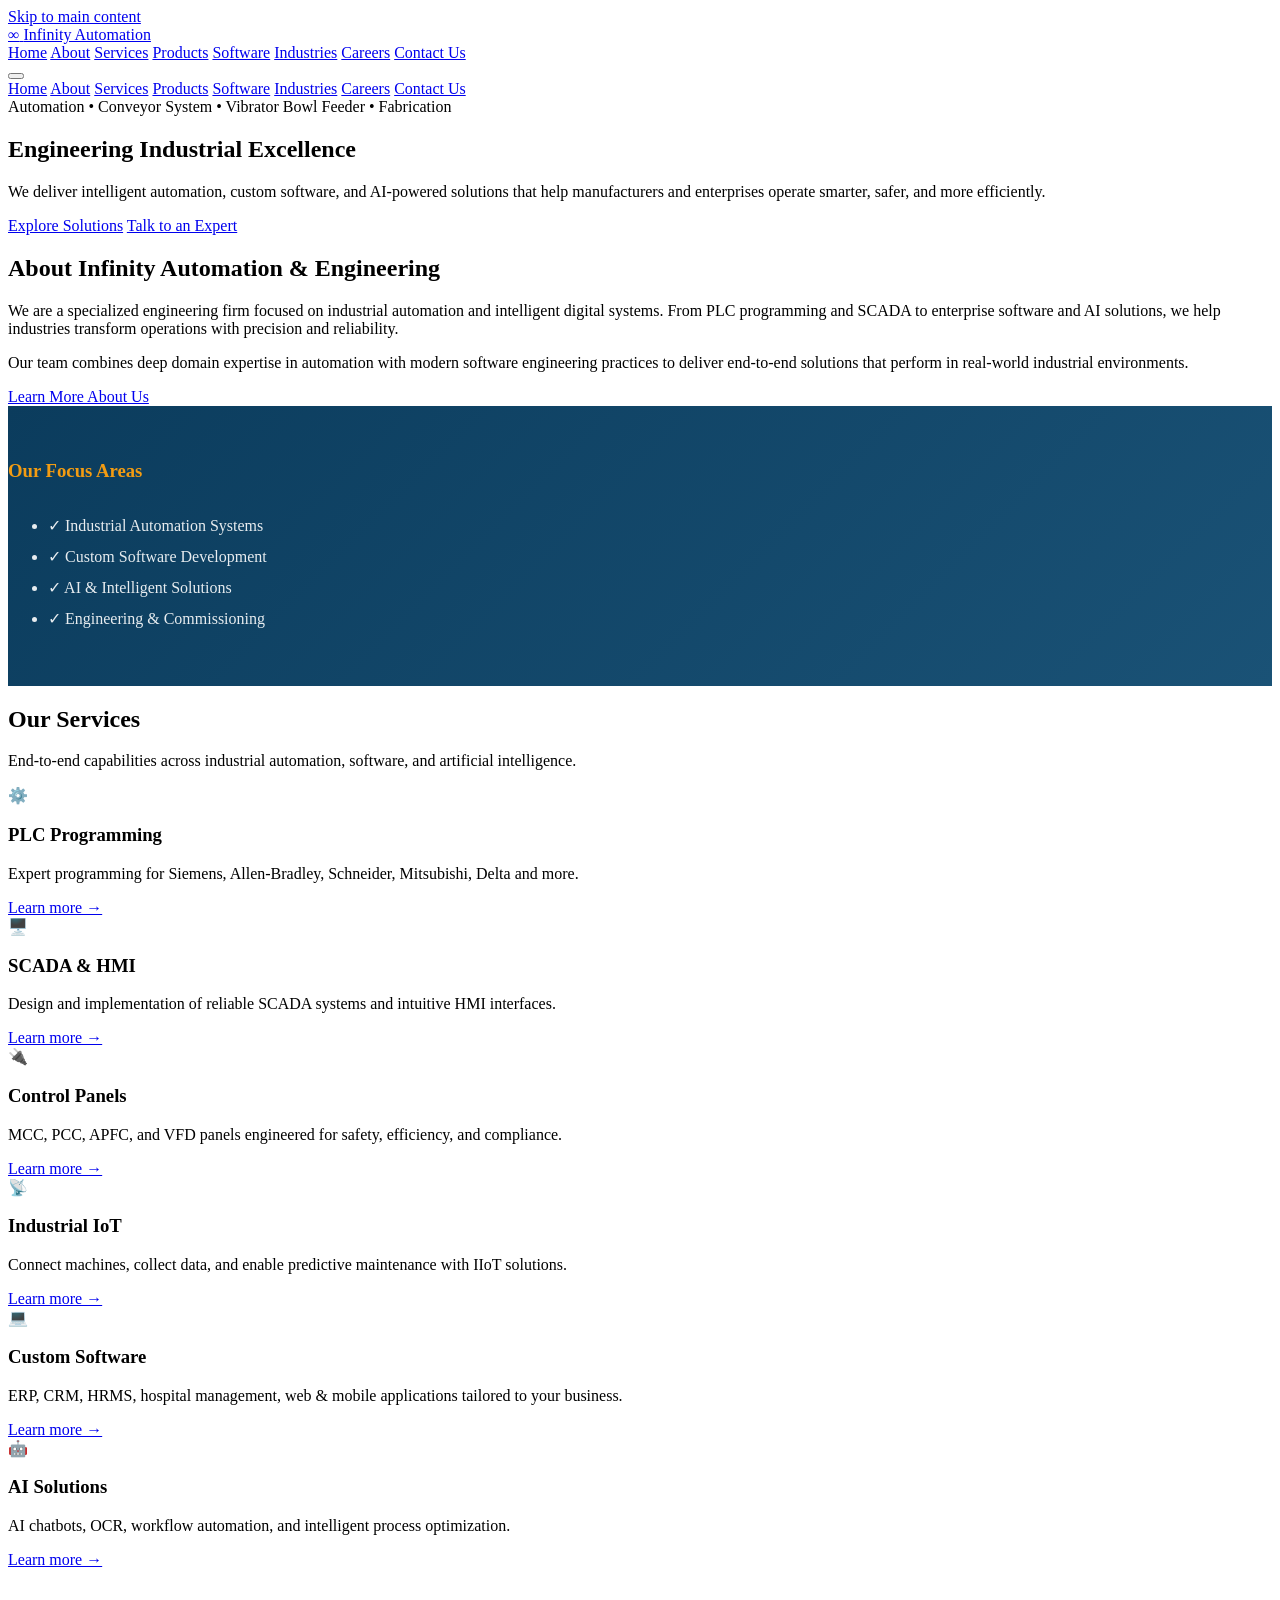
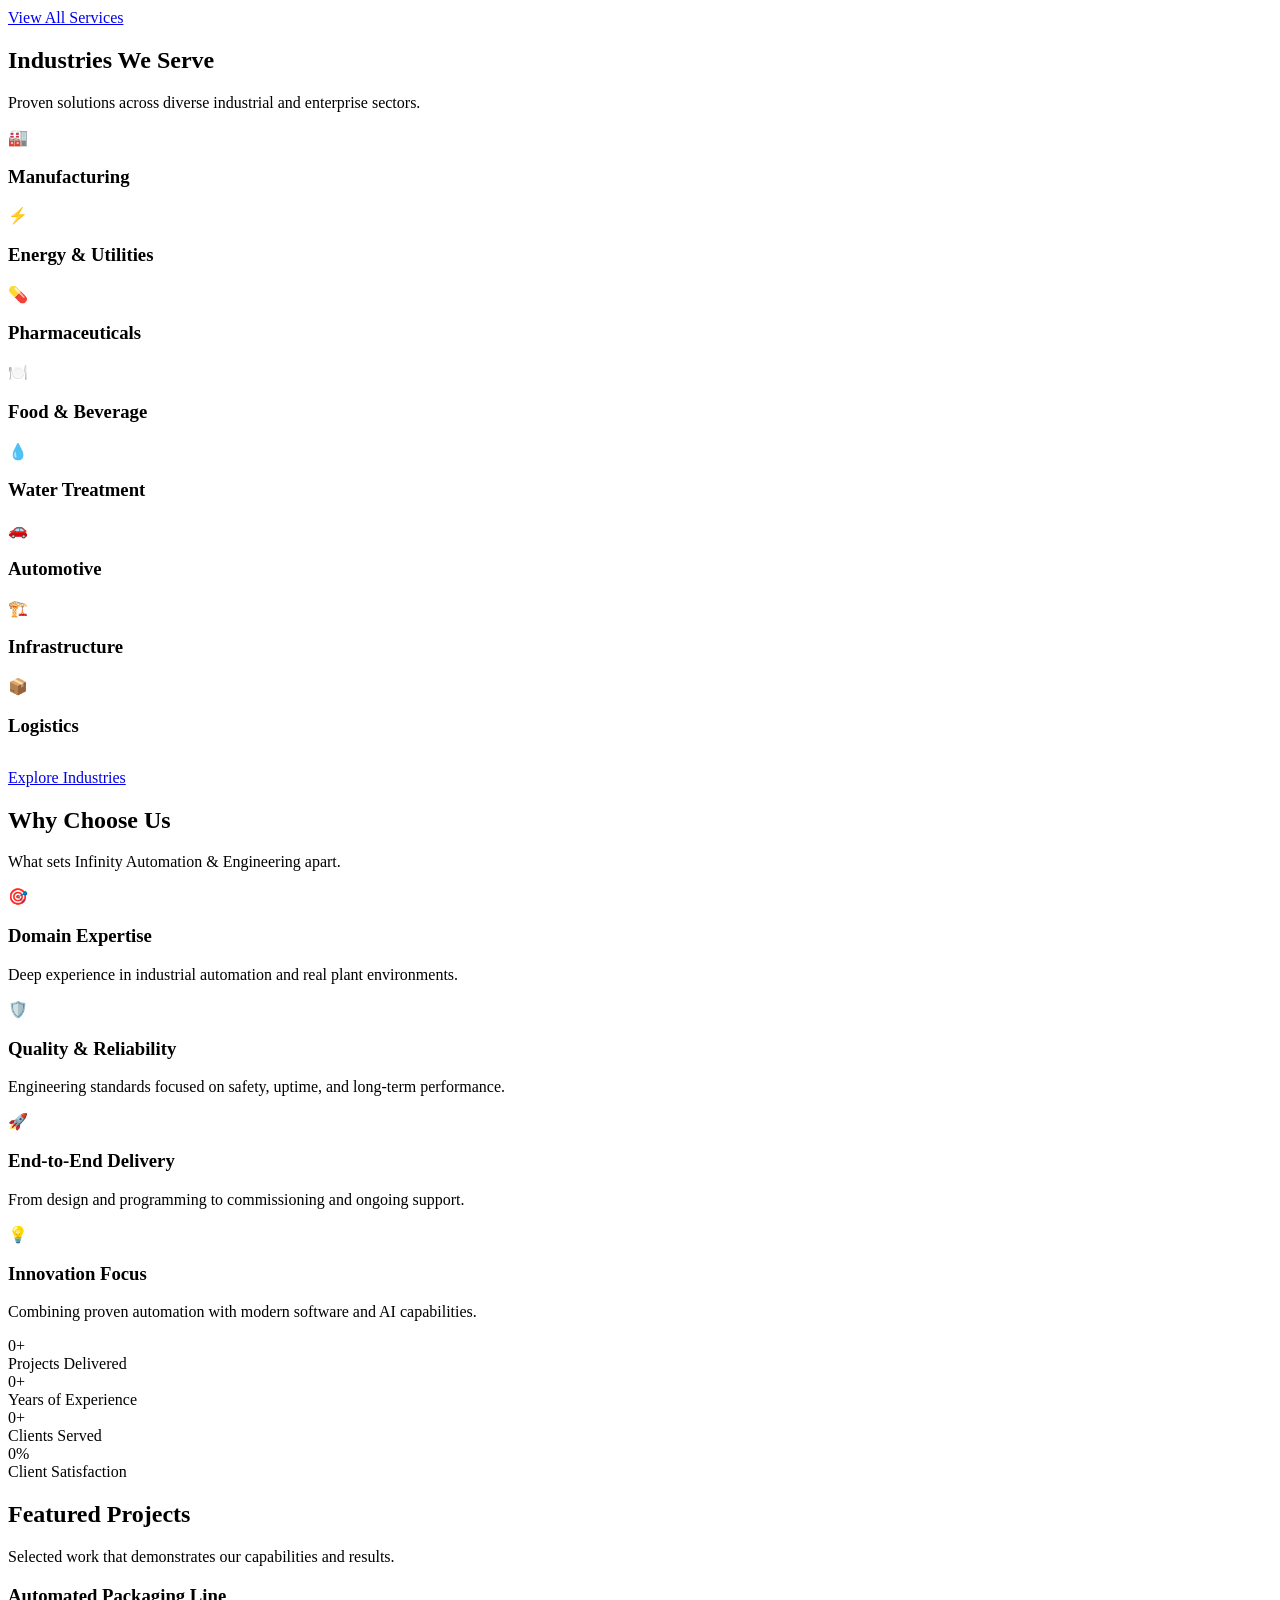
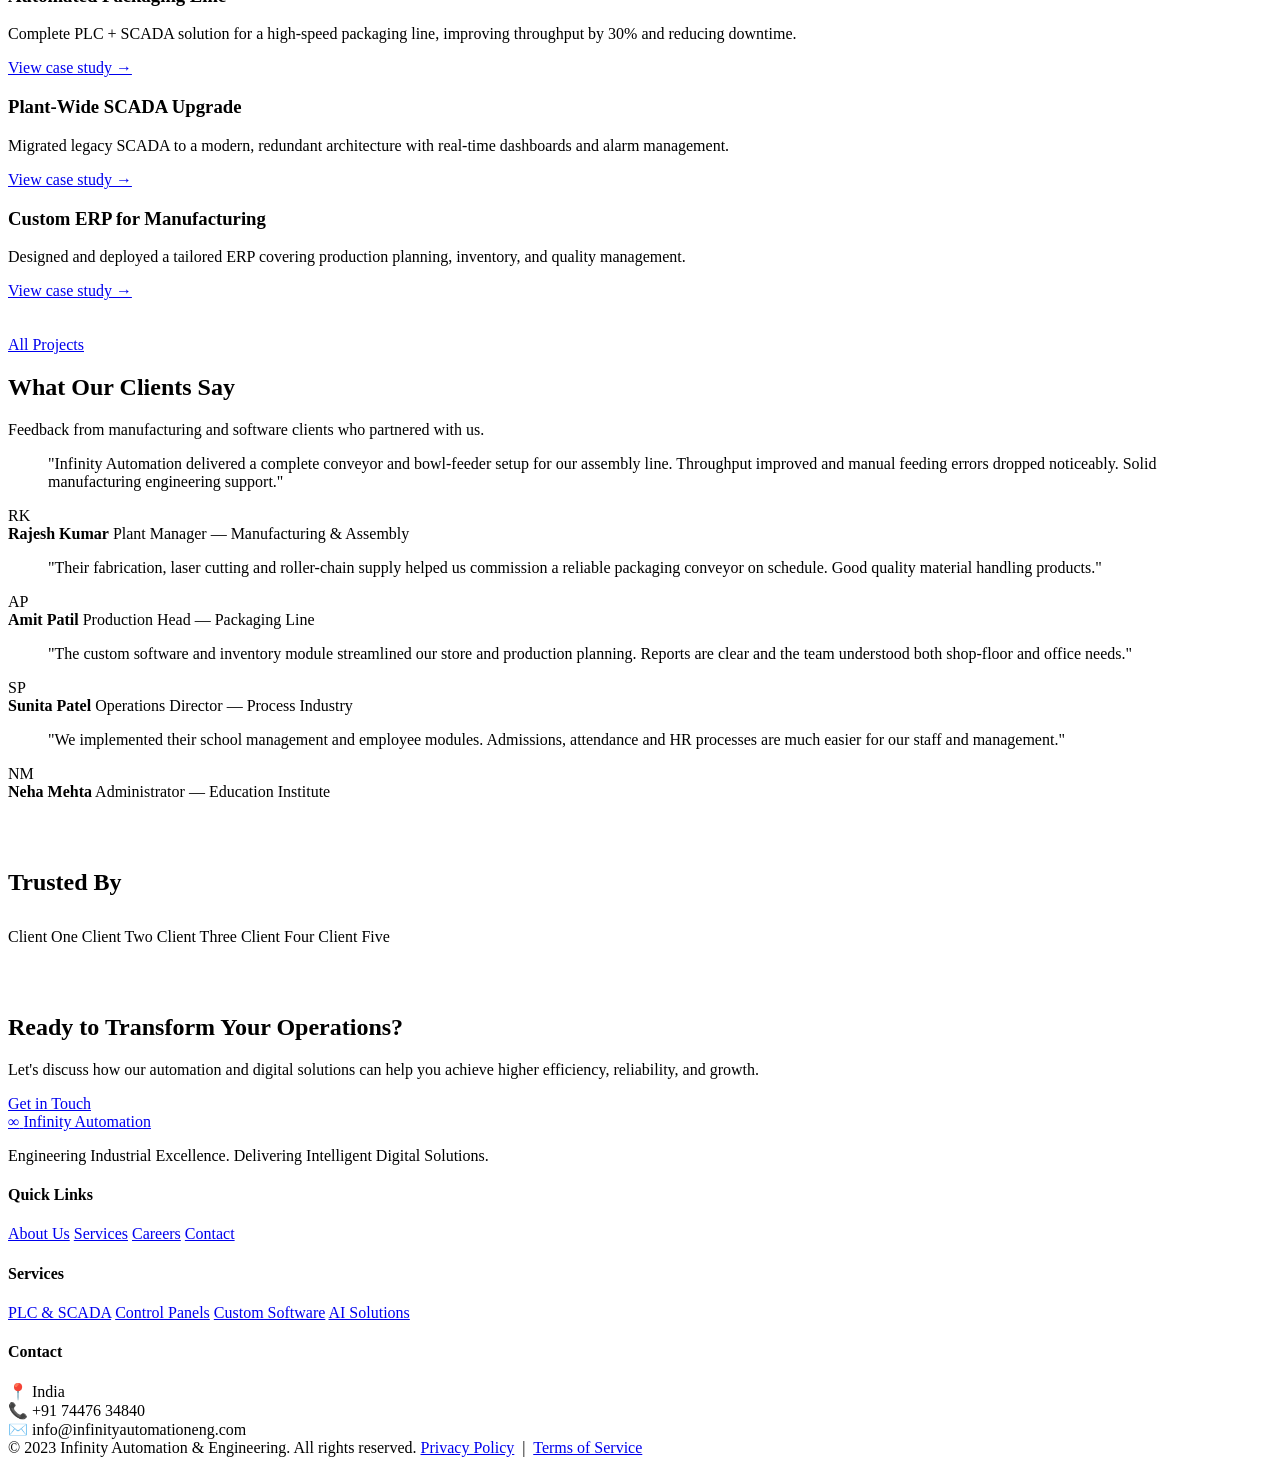
==== index.html @ 8c9f69d7 "initial commit" ====
<!doctype html>
<html lang="en">
  <head>
    <meta charset="UTF-8" />
    <meta name="viewport" content="width=device-width, initial-scale=1.0" />
    <title>
      Infinity Automation & Engineering | Industrial Automation & Intelligent
      Digital Solutions
    </title>
    <meta
      name="description"
      content="Infinity Automation & Engineering delivers industrial automation, PLC, SCADA, custom software, ERP, CRM, and AI solutions. Engineering industrial excellence."
    />
    <meta name="robots" content="index, follow" />
    <link rel="canonical" href="https://www.infinityautomation.example.com/" />

    <!-- Open Graph -->
    <meta property="og:type" content="website" />
    <meta property="og:title" content="Infinity Automation & Engineering" />
    <meta
      property="og:description"
      content="Engineering Industrial Excellence. Delivering Intelligent Digital Solutions."
    />
    <meta
      property="og:url"
      content="https://www.infinityautomation.example.com/"
    />

    <!-- Fonts -->
    <link rel="preconnect" href="https://fonts.googleapis.com" />
    <link rel="preconnect" href="https://fonts.gstatic.com" crossorigin />
    <link
      href="https://fonts.googleapis.com/css2?family=Inter:wght@400;500;600&family=Poppins:wght@600;700&display=swap"
      rel="stylesheet"
    />

    <link rel="stylesheet" href="assets/css/main.css" />
  </head>
  <body>
    <a class="skip-link" href="#main-content">Skip to main content</a>

    <!-- ========== HEADER ========== -->
    <header class="site-header">
      <div class="container header-inner">
        <a
          href="index.html"
          class="logo"
          aria-label="Infinity Automation & Engineering Home"
        >
          <span class="logo-mark" aria-hidden="true">∞</span>
          <span>Infinity Automation</span>
        </a>

        <nav class="nav-desktop" aria-label="Main navigation">
          <a href="index.html" class="active">Home</a>
          <a href="about.html">About</a>
          <a href="services.html">Services</a>
          <a href="products.html">Products</a>
          <a href="software.html">Software</a>

          <a href="industries.html">Industries</a>
          <a href="careers.html">Careers</a>
          <a href="contact.html" class="btn btn-primary">Contact Us</a>
        </nav>

        <button
          class="nav-toggle"
          aria-label="Open menu"
          aria-expanded="false"
          aria-controls="mobile-nav"
        >
          <span></span><span></span><span></span>
        </button>
      </div>

      <nav id="mobile-nav" class="nav-mobile" aria-label="Mobile navigation">
        <a href="index.html">Home</a>
        <a href="about.html">About</a>
        <a href="services.html">Services</a>
        <a href="products.html">Products</a>
        <a href="software.html">Software</a>

        <a href="industries.html">Industries</a>
        <a href="careers.html">Careers</a>
        <a href="contact.html" class="btn btn-primary">Contact Us</a>
      </nav>
    </header>

    <main id="main-content">
      <!-- ========== HERO ========== -->
      <section class="hero">
        <div class="container">
          <div class="hero-content">
            <span class="hero-badge"
              >Automation • Conveyor System • Vibrator Bowl Feeder •
              Fabrication</span
            >
            <h1>Engineering Industrial Excellence</h1>
            <p class="lead">
              We deliver intelligent automation, custom software, and AI-powered
              solutions that help manufacturers and enterprises operate smarter,
              safer, and more efficiently.
            </p>
            <div class="btn-group">
              <a href="services.html" class="btn btn-primary"
                >Explore Solutions</a
              >
              <a href="contact.html" class="btn btn-white">Talk to an Expert</a>
            </div>
          </div>
        </div>
      </section>

      <!-- ========== ABOUT PREVIEW ========== -->
      <section class="section bg-white">
        <div class="container">
          <div class="grid-2" style="align-items: center">
            <div>
              <h2>About Infinity Automation & Engineering</h2>
              <p>
                We are a specialized engineering firm focused on industrial
                automation and intelligent digital systems. From PLC programming
                and SCADA to enterprise software and AI solutions, we help
                industries transform operations with precision and reliability.
              </p>
              <p>
                Our team combines deep domain expertise in automation with
                modern software engineering practices to deliver end-to-end
                solutions that perform in real-world industrial environments.
              </p>
              <a
                href="about.html"
                class="btn btn-secondary"
                style="margin-top: 8px"
                >Learn More About Us</a
              >
            </div>
            <div
              class="card"
              style="
                background: linear-gradient(135deg, #0b3c5d, #1a5276);
                color: #fff;
                min-height: 280px;
                display: flex;
                flex-direction: column;
                justify-content: center;
              "
            >
              <h3 style="color: #f39c12; margin-bottom: 12px">
                Our Focus Areas
              </h3>
              <ul style="color: rgba(255, 255, 255, 0.9)">
                <li style="padding: 6px 0">✓ Industrial Automation Systems</li>
                <li style="padding: 6px 0">✓ Custom Software Development</li>
                <li style="padding: 6px 0">✓ AI & Intelligent Solutions</li>
                <li style="padding: 6px 0">✓ Engineering & Commissioning</li>
              </ul>
            </div>
          </div>
        </div>
      </section>

      <!-- ========== SERVICES ========== -->
      <section class="section">
        <div class="container">
          <div class="section-header">
            <h2>Our Services</h2>
            <p>
              End-to-end capabilities across industrial automation, software,
              and artificial intelligence.
            </p>
          </div>
          <div class="grid-3">
            <article class="card">
              <div class="card-icon">
                <span class="icon-emoji" aria-hidden="true">⚙️</span>
              </div>
              <h3>PLC Programming</h3>
              <p>
                Expert programming for Siemens, Allen-Bradley, Schneider,
                Mitsubishi, Delta and more.
              </p>
              <a href="services.html" class="card-link">Learn more →</a>
            </article>
            <article class="card">
              <div class="card-icon">
                <span class="icon-emoji" aria-hidden="true">🖥️</span>
              </div>
              <h3>SCADA & HMI</h3>
              <p>
                Design and implementation of reliable SCADA systems and
                intuitive HMI interfaces.
              </p>
              <a href="services.html" class="card-link">Learn more →</a>
            </article>
            <article class="card">
              <div class="card-icon">
                <span class="icon-emoji" aria-hidden="true">🔌</span>
              </div>
              <h3>Control Panels</h3>
              <p>
                MCC, PCC, APFC, and VFD panels engineered for safety,
                efficiency, and compliance.
              </p>
              <a href="services.html" class="card-link">Learn more →</a>
            </article>
            <article class="card">
              <div class="card-icon">
                <span class="icon-emoji" aria-hidden="true">📡</span>
              </div>
              <h3>Industrial IoT</h3>
              <p>
                Connect machines, collect data, and enable predictive
                maintenance with IIoT solutions.
              </p>
              <a href="services.html" class="card-link">Learn more →</a>
            </article>
            <article class="card">
              <div class="card-icon">
                <span class="icon-emoji" aria-hidden="true">💻</span>
              </div>
              <h3>Custom Software</h3>
              <p>
                ERP, CRM, HRMS, hospital management, web & mobile applications
                tailored to your business.
              </p>
              <a href="software.html" class="card-link">Learn more →</a>
            </article>
            <article class="card">
              <div class="card-icon">
                <span class="icon-emoji" aria-hidden="true">🤖</span>
              </div>
              <h3>AI Solutions</h3>
              <p>
                AI chatbots, OCR, workflow automation, and intelligent process
                optimization.
              </p>
              <a href="software.html" class="card-link">Learn more →</a>
            </article>
          </div>
          <div class="text-center" style="margin-top: 40px">
            <a href="services.html" class="btn btn-primary"
              >View All Services</a
            >
          </div>
        </div>
      </section>

      <!-- ========== INDUSTRIES ========== -->
      <section class="section bg-white">
        <div class="container">
          <div class="section-header">
            <h2>Industries We Serve</h2>
            <p>
              Proven solutions across diverse industrial and enterprise sectors.
            </p>
          </div>
          <div class="grid-4">
            <div class="card text-center">
              <div class="card-icon" style="margin: 0 auto 12px">
                <span class="icon-emoji">🏭</span>
              </div>
              <h3>Manufacturing</h3>
            </div>
            <div class="card text-center">
              <div class="card-icon" style="margin: 0 auto 12px">
                <span class="icon-emoji">⚡</span>
              </div>
              <h3>Energy & Utilities</h3>
            </div>
            <div class="card text-center">
              <div class="card-icon" style="margin: 0 auto 12px">
                <span class="icon-emoji">💊</span>
              </div>
              <h3>Pharmaceuticals</h3>
            </div>
            <div class="card text-center">
              <div class="card-icon" style="margin: 0 auto 12px">
                <span class="icon-emoji">🍽️</span>
              </div>
              <h3>Food & Beverage</h3>
            </div>
            <div class="card text-center">
              <div class="card-icon" style="margin: 0 auto 12px">
                <span class="icon-emoji">💧</span>
              </div>
              <h3>Water Treatment</h3>
            </div>
            <div class="card text-center">
              <div class="card-icon" style="margin: 0 auto 12px">
                <span class="icon-emoji">🚗</span>
              </div>
              <h3>Automotive</h3>
            </div>
            <div class="card text-center">
              <div class="card-icon" style="margin: 0 auto 12px">
                <span class="icon-emoji">🏗️</span>
              </div>
              <h3>Infrastructure</h3>
            </div>
            <div class="card text-center">
              <div class="card-icon" style="margin: 0 auto 12px">
                <span class="icon-emoji">📦</span>
              </div>
              <h3>Logistics</h3>
            </div>
          </div>
          <div class="text-center" style="margin-top: 32px">
            <a href="industries.html" class="btn btn-secondary"
              >Explore Industries</a
            >
          </div>
        </div>
      </section>

      <!-- ========== WHY CHOOSE US ========== -->
      <section class="section">
        <div class="container">
          <div class="section-header">
            <h2>Why Choose Us</h2>
            <p>What sets Infinity Automation & Engineering apart.</p>
          </div>
          <div class="grid-4">
            <div class="why-item">
              <div class="card-icon"><span class="icon-emoji">🎯</span></div>
              <h3>Domain Expertise</h3>
              <p>
                Deep experience in industrial automation and real plant
                environments.
              </p>
            </div>
            <div class="why-item">
              <div class="card-icon"><span class="icon-emoji">🛡️</span></div>
              <h3>Quality & Reliability</h3>
              <p>
                Engineering standards focused on safety, uptime, and long-term
                performance.
              </p>
            </div>
            <div class="why-item">
              <div class="card-icon"><span class="icon-emoji">🚀</span></div>
              <h3>End-to-End Delivery</h3>
              <p>
                From design and programming to commissioning and ongoing
                support.
              </p>
            </div>
            <div class="why-item">
              <div class="card-icon"><span class="icon-emoji">💡</span></div>
              <h3>Innovation Focus</h3>
              <p>
                Combining proven automation with modern software and AI
                capabilities.
              </p>
            </div>
          </div>
        </div>
      </section>

      <!-- ========== STATS ========== -->
      <section class="stats">
        <div class="container">
          <div class="stats-grid">
            <div>
              <div class="stat-number" data-counter="150" data-suffix="+">
                0+
              </div>
              <div class="stat-label">Projects Delivered</div>
            </div>
            <div>
              <div class="stat-number" data-counter="12" data-suffix="+">
                0+
              </div>
              <div class="stat-label">Years of Experience</div>
            </div>
            <div>
              <div class="stat-number" data-counter="80" data-suffix="+">
                0+
              </div>
              <div class="stat-label">Clients Served</div>
            </div>
            <div>
              <div class="stat-number" data-counter="99" data-suffix="%">
                0%
              </div>
              <div class="stat-label">Client Satisfaction</div>
            </div>
          </div>
        </div>
      </section>

      <!-- ========== FEATURED PROJECTS ========== -->
      <section class="section bg-white">
        <div class="container">
          <div class="section-header">
            <h2>Featured Projects</h2>
            <p>Selected work that demonstrates our capabilities and results.</p>
          </div>
          <div class="grid-3">
            <article class="card">
              <h3>Automated Packaging Line</h3>
              <p>
                Complete PLC + SCADA solution for a high-speed packaging line,
                improving throughput by 30% and reducing downtime.
              </p>
              <a href="projects.html" class="card-link">View case study →</a>
            </article>
            <article class="card">
              <h3>Plant-Wide SCADA Upgrade</h3>
              <p>
                Migrated legacy SCADA to a modern, redundant architecture with
                real-time dashboards and alarm management.
              </p>
              <a href="projects.html" class="card-link">View case study →</a>
            </article>
            <article class="card">
              <h3>Custom ERP for Manufacturing</h3>
              <p>
                Designed and deployed a tailored ERP covering production
                planning, inventory, and quality management.
              </p>
              <a href="projects.html" class="card-link">View case study →</a>
            </article>
          </div>
          <div class="text-center" style="margin-top: 36px">
            <a href="projects.html" class="btn btn-primary">All Projects</a>
          </div>
        </div>
      </section>

      <!-- ========== TESTIMONIALS ========== -->
      <section class="section">
        <div class="container">
          <div class="section-header">
            <h2>What Our Clients Say</h2>
            <p>
              Feedback from manufacturing and software clients who partnered
              with us.
            </p>
          </div>
          <div class="grid-2">
            <div class="testimonial">
              <blockquote>
                "Infinity Automation delivered a complete conveyor and
                bowl-feeder setup for our assembly line. Throughput improved and
                manual feeding errors dropped noticeably. Solid manufacturing
                engineering support."
              </blockquote>
              <div class="testimonial-author">
                <div class="author-avatar" aria-hidden="true">RK</div>
                <div class="author-info">
                  <strong>Rajesh Kumar</strong>
                  <span>Plant Manager — Manufacturing &amp; Assembly</span>
                </div>
              </div>
            </div>
            <div class="testimonial">
              <blockquote>
                "Their fabrication, laser cutting and roller-chain supply helped
                us commission a reliable packaging conveyor on schedule. Good
                quality material handling products."
              </blockquote>
              <div class="testimonial-author">
                <div class="author-avatar" aria-hidden="true">AP</div>
                <div class="author-info">
                  <strong>Amit Patil</strong>
                  <span>Production Head — Packaging Line</span>
                </div>
              </div>
            </div>
            <div class="testimonial">
              <blockquote>
                "The custom software and inventory module streamlined our store
                and production planning. Reports are clear and the team
                understood both shop-floor and office needs."
              </blockquote>
              <div class="testimonial-author">
                <div class="author-avatar" aria-hidden="true">SP</div>
                <div class="author-info">
                  <strong>Sunita Patel</strong>
                  <span>Operations Director — Process Industry</span>
                </div>
              </div>
            </div>
            <div class="testimonial">
              <blockquote>
                "We implemented their school management and employee modules.
                Admissions, attendance and HR processes are much easier for our
                staff and management."
              </blockquote>
              <div class="testimonial-author">
                <div class="author-avatar" aria-hidden="true">NM</div>
                <div class="author-info">
                  <strong>Neha Mehta</strong>
                  <span>Administrator — Education Institute</span>
                </div>
              </div>
            </div>
          </div>
        </div>
      </section>

      <!-- ========== CLIENTS ========== -->
      <section class="section bg-white" style="padding: 48px 0">
        <div class="container">
          <div class="section-header" style="margin-bottom: 32px">
            <h2>Trusted By</h2>
          </div>
          <div class="clients-strip">
            <span>Client One</span>
            <span>Client Two</span>
            <span>Client Three</span>
            <span>Client Four</span>
            <span>Client Five</span>
          </div>
        </div>
      </section>

      <!-- ========== CTA ========== -->
      <section class="cta-band">
        <div class="container">
          <h2>Ready to Transform Your Operations?</h2>
          <p>
            Let's discuss how our automation and digital solutions can help you
            achieve higher efficiency, reliability, and growth.
          </p>
          <a href="contact.html" class="btn btn-primary">Get in Touch</a>
        </div>
      </section>
    </main>

    <!-- ========== FOOTER ========== -->
    <footer class="site-footer">
      <div class="container">
        <div class="footer-grid">
          <div class="footer-brand">
            <a href="index.html" class="logo">
              <span class="logo-mark" aria-hidden="true">∞</span>
              <span>Infinity Automation</span>
            </a>
            <p>
              Engineering Industrial Excellence. Delivering Intelligent Digital
              Solutions.
            </p>
          </div>
          <div class="footer-col">
            <h4>Quick Links</h4>
            <a href="about.html">About Us</a>
            <a href="services.html">Services</a>
            <a href="careers.html">Careers</a>
            <a href="contact.html">Contact</a>
          </div>
          <div class="footer-col">
            <h4>Services</h4>
            <a href="services.html">PLC & SCADA</a>
            <a href="services.html">Control Panels</a>
            <a href="software.html">Custom Software</a>
            <a href="software.html">AI Solutions</a>
          </div>
          <div class="footer-col">
            <h4>Contact</h4>
            <div class="footer-contact-item">
              <span aria-hidden="true">📍</span>
              <span>India</span>
            </div>
            <div class="footer-contact-item">
              <span aria-hidden="true">📞</span>
              <span>+91 74476 34840</span>
            </div>
            <div class="footer-contact-item">
              <span aria-hidden="true">✉️</span>
              <span>info@infinityautomationeng.com</span>
            </div>
          </div>
        </div>
        <div class="footer-bottom">
          <span
            >&copy; 2023 Infinity Automation & Engineering. All rights
            reserved.</span
          >
          <span>
            <a href="privacy-policy.html">Privacy Policy</a> &nbsp;|&nbsp;
            <a href="terms.html">Terms of Service</a>
          </span>
        </div>
      </div>
    </footer>

    <script src="assets/js/main.js" defer></script>
  </body>
</html>
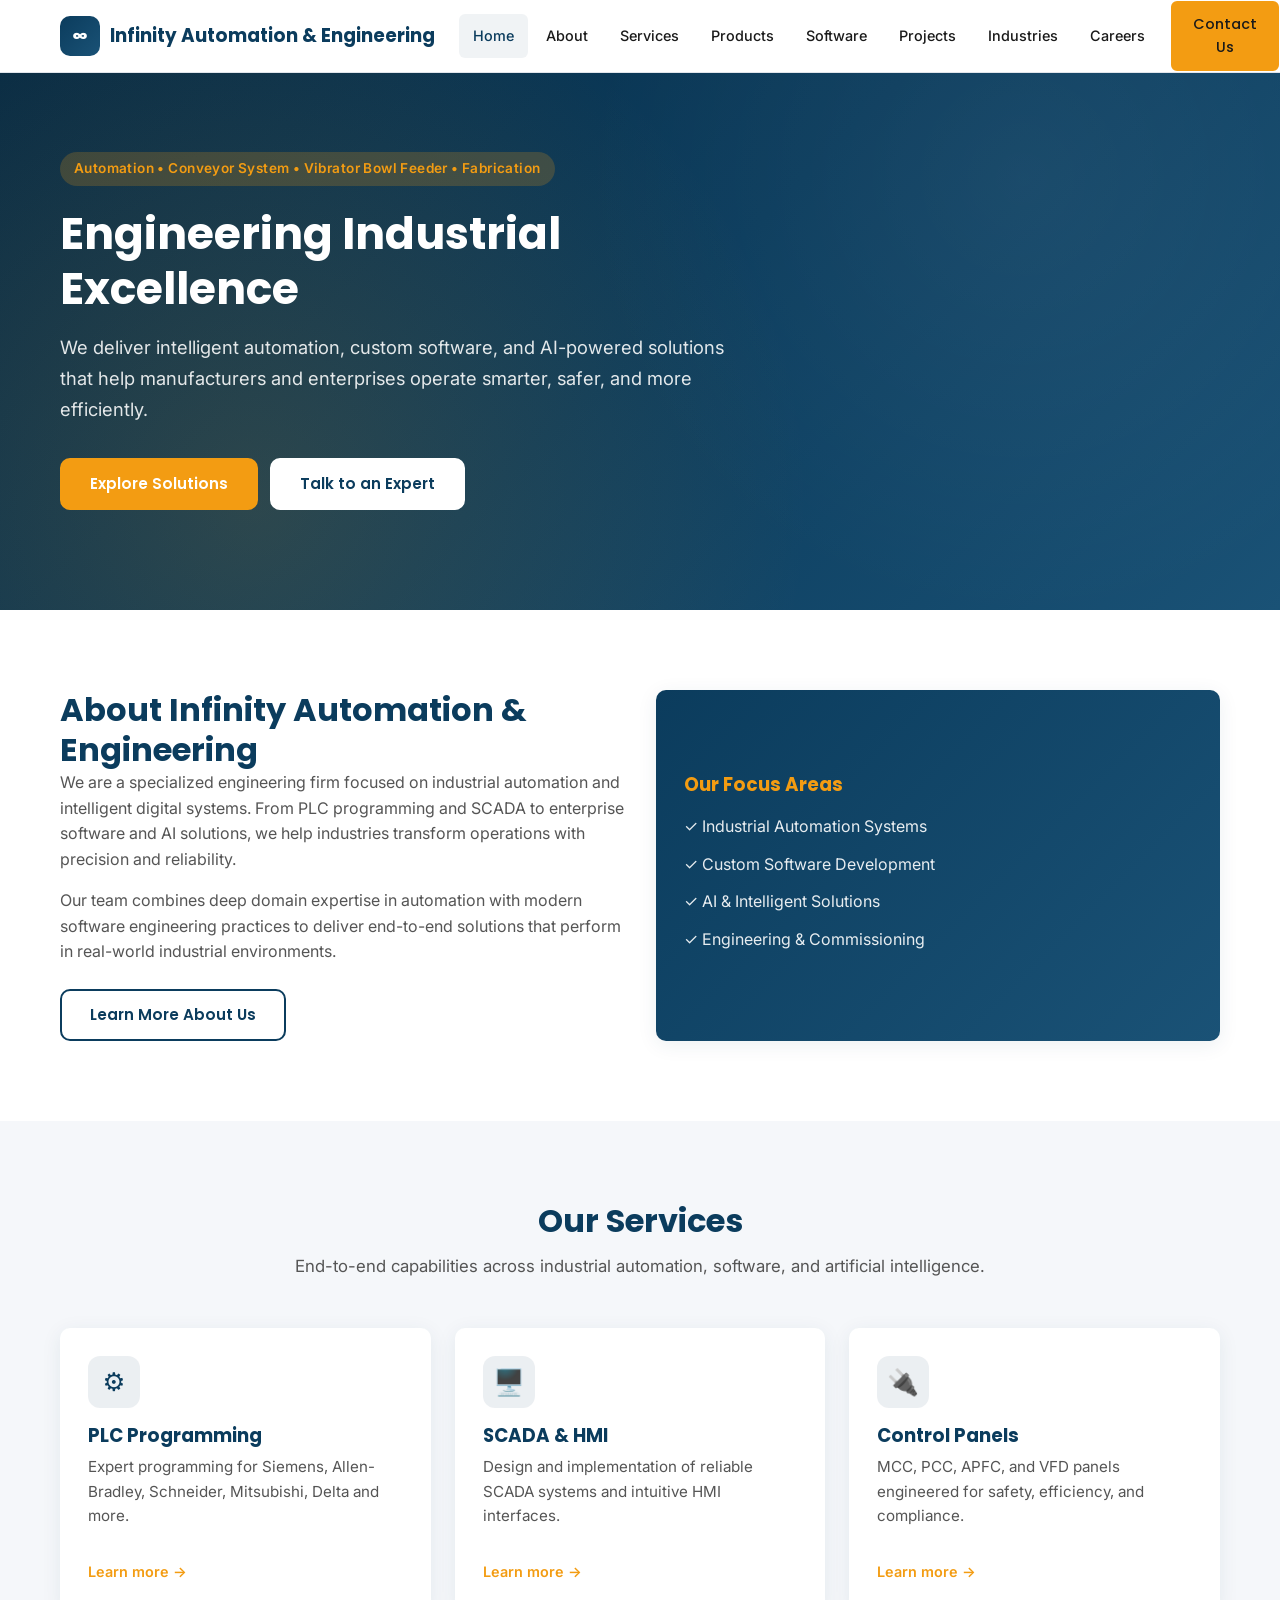
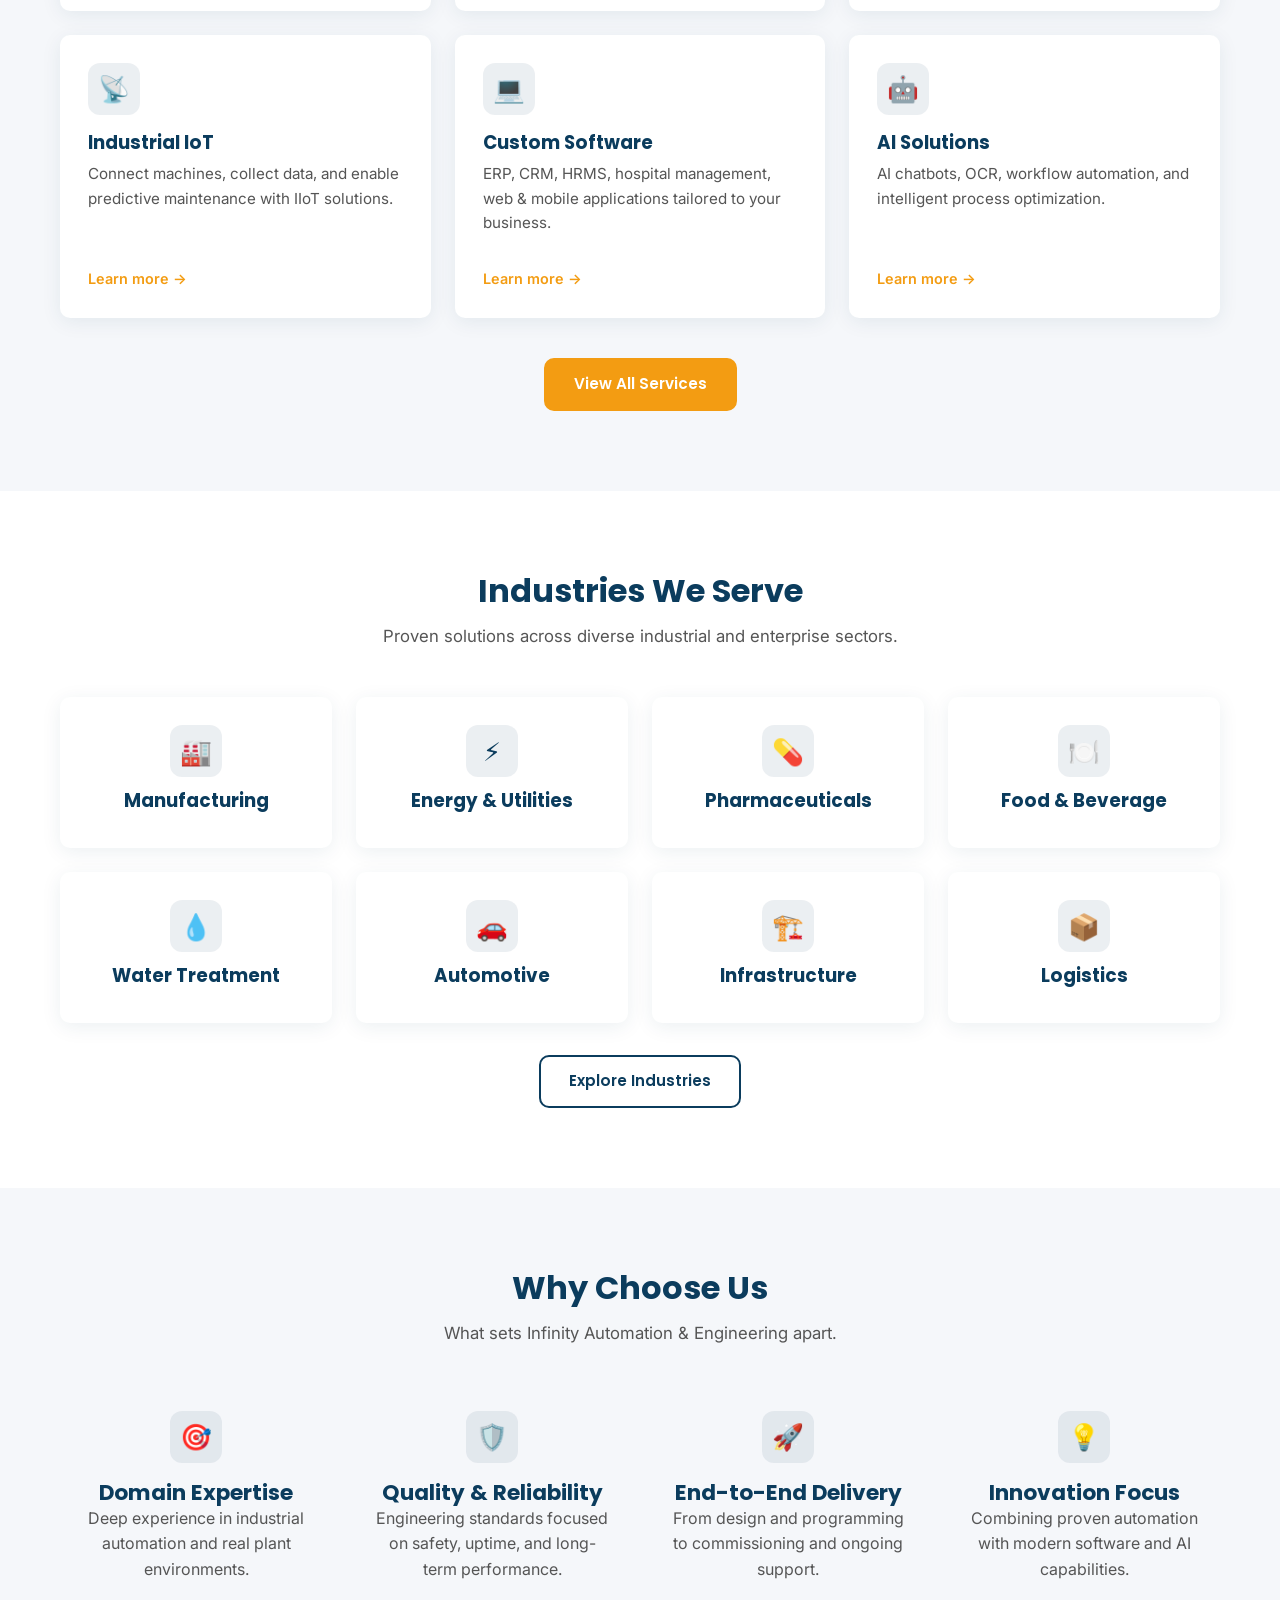
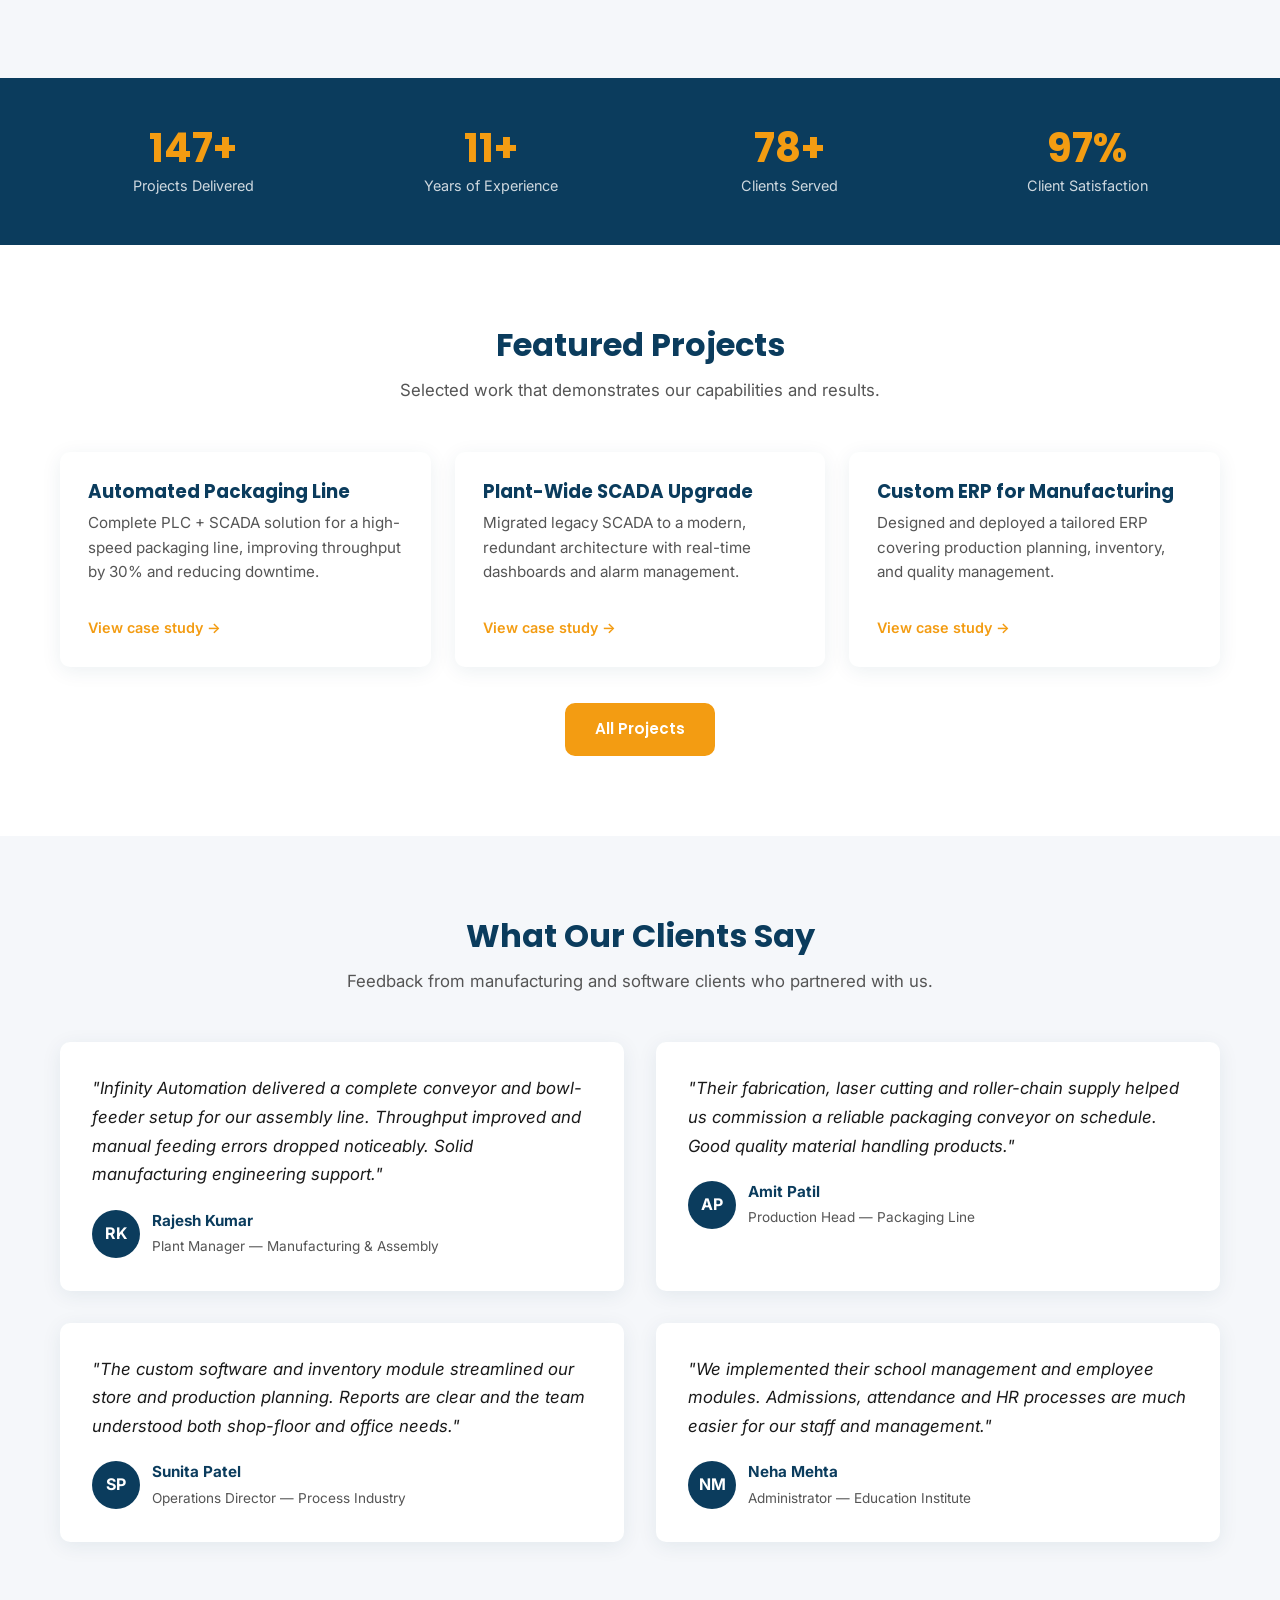
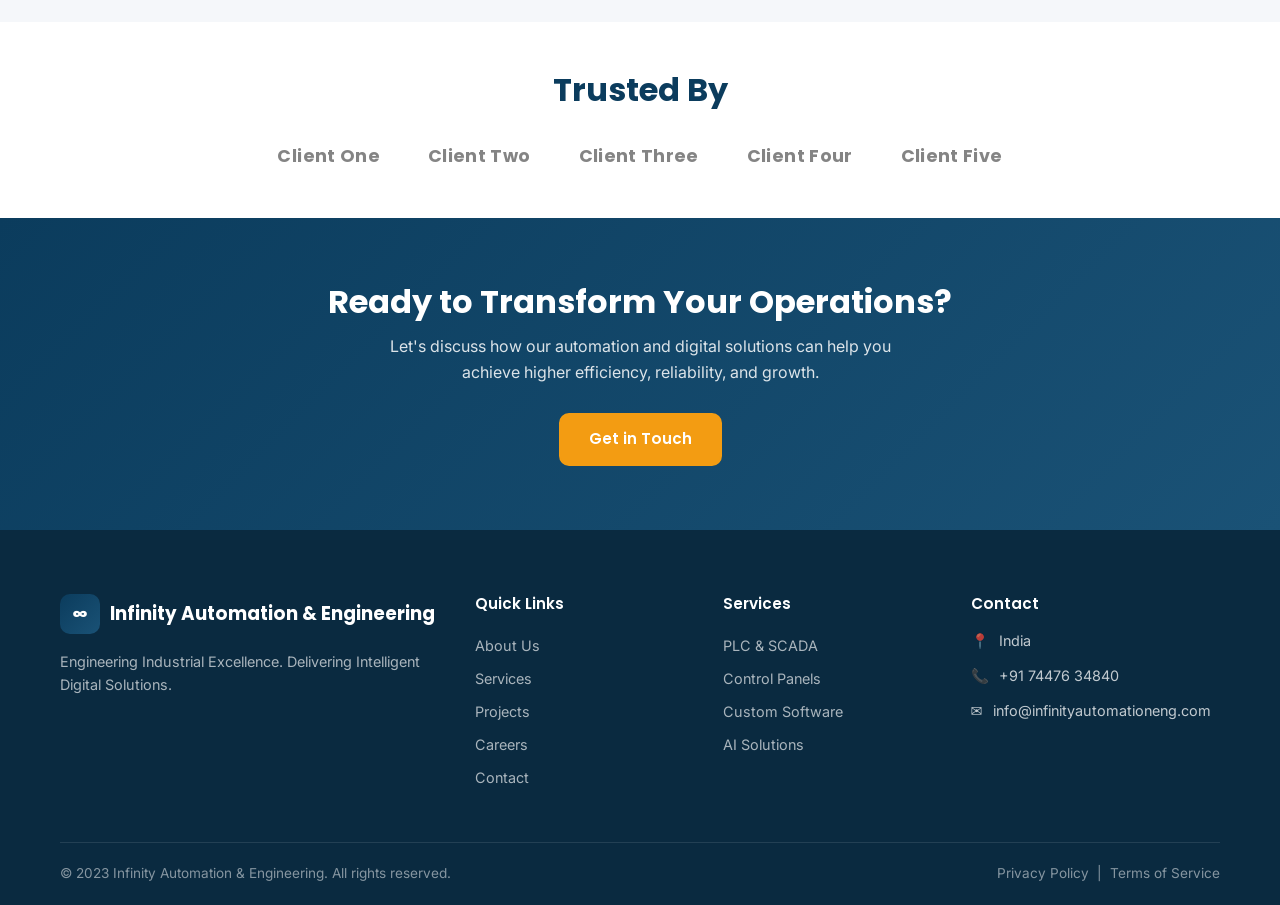
==== commit 3c1a119e: "initial commit" ====
--- a/index.html
+++ b/index.html
@@ -1,591 +1,420 @@
-<!doctype html>
+<!DOCTYPE html>
 <html lang="en">
-  <head>
-    <meta charset="UTF-8" />
-    <meta name="viewport" content="width=device-width, initial-scale=1.0" />
-    <title>
-      Infinity Automation & Engineering | Industrial Automation & Intelligent
-      Digital Solutions
-    </title>
-    <meta
-      name="description"
-      content="Infinity Automation & Engineering delivers industrial automation, PLC, SCADA, custom software, ERP, CRM, and AI solutions. Engineering industrial excellence."
-    />
-    <meta name="robots" content="index, follow" />
-    <link rel="canonical" href="https://www.infinityautomation.example.com/" />
-
-    <!-- Open Graph -->
-    <meta property="og:type" content="website" />
-    <meta property="og:title" content="Infinity Automation & Engineering" />
-    <meta
-      property="og:description"
-      content="Engineering Industrial Excellence. Delivering Intelligent Digital Solutions."
-    />
-    <meta
-      property="og:url"
-      content="https://www.infinityautomation.example.com/"
-    />
-
-    <!-- Fonts -->
-    <link rel="preconnect" href="https://fonts.googleapis.com" />
-    <link rel="preconnect" href="https://fonts.gstatic.com" crossorigin />
-    <link
-      href="https://fonts.googleapis.com/css2?family=Inter:wght@400;500;600&family=Poppins:wght@600;700&display=swap"
-      rel="stylesheet"
-    />
-
-    <link rel="stylesheet" href="assets/css/main.css" />
-  </head>
-  <body>
-    <a class="skip-link" href="#main-content">Skip to main content</a>
-
-    <!-- ========== HEADER ========== -->
-    <header class="site-header">
-      <div class="container header-inner">
-        <a
-          href="index.html"
-          class="logo"
-          aria-label="Infinity Automation & Engineering Home"
-        >
-          <span class="logo-mark" aria-hidden="true">∞</span>
-          <span>Infinity Automation</span>
-        </a>
-
-        <nav class="nav-desktop" aria-label="Main navigation">
-          <a href="index.html" class="active">Home</a>
-          <a href="about.html">About</a>
-          <a href="services.html">Services</a>
-          <a href="products.html">Products</a>
-          <a href="software.html">Software</a>
-
-          <a href="industries.html">Industries</a>
-          <a href="careers.html">Careers</a>
-          <a href="contact.html" class="btn btn-primary">Contact Us</a>
-        </nav>
-
-        <button
-          class="nav-toggle"
-          aria-label="Open menu"
-          aria-expanded="false"
-          aria-controls="mobile-nav"
-        >
-          <span></span><span></span><span></span>
-        </button>
-      </div>
-
-      <nav id="mobile-nav" class="nav-mobile" aria-label="Mobile navigation">
-        <a href="index.html">Home</a>
+<head>
+  <meta charset="UTF-8">
+  <meta name="viewport" content="width=device-width, initial-scale=1.0">
+  <title>Infinity Automation & Engineering | Industrial Automation & Intelligent Digital Solutions</title>
+  <meta name="description" content="Infinity Automation & Engineering delivers industrial automation, PLC, SCADA, custom software, ERP, CRM, and AI solutions. Engineering industrial excellence.">
+  <meta name="robots" content="index, follow">
+  <link rel="canonical" href="https://www.infinityautomation.example.com/">
+
+  <!-- Open Graph -->
+  <meta property="og:type" content="website">
+  <meta property="og:title" content="Infinity Automation & Engineering">
+  <meta property="og:description" content="Engineering Industrial Excellence. Delivering Intelligent Digital Solutions.">
+  <meta property="og:url" content="https://www.infinityautomation.example.com/">
+
+  <!-- Fonts -->
+  <link rel="preconnect" href="https://fonts.googleapis.com">
+  <link rel="preconnect" href="https://fonts.gstatic.com" crossorigin>
+  <link href="https://fonts.googleapis.com/css2?family=Inter:wght@400;500;600&family=Poppins:wght@600;700&display=swap" rel="stylesheet">
+
+  <link rel="stylesheet" href="assets/css/main.css">
+</head>
+<body>
+  <a class="skip-link" href="#main-content">Skip to main content</a>
+
+  <!-- ========== HEADER ========== -->
+  <header class="site-header">
+    <div class="container header-inner">
+      <a href="index.html" class="logo" aria-label="Infinity Automation & Engineering Home">
+        <span class="logo-mark" aria-hidden="true">∞</span>
+        <span>Infinity Automation & Engineering</span>
+      </a>
+
+      <nav class="nav-desktop" aria-label="Main navigation">
+        <a href="index.html" class="active">Home</a>
         <a href="about.html">About</a>
         <a href="services.html">Services</a>
         <a href="products.html">Products</a>
         <a href="software.html">Software</a>
-
+        <a href="projects.html">Projects</a>
         <a href="industries.html">Industries</a>
         <a href="careers.html">Careers</a>
         <a href="contact.html" class="btn btn-primary">Contact Us</a>
       </nav>
-    </header>
-
-    <main id="main-content">
-      <!-- ========== HERO ========== -->
-      <section class="hero">
-        <div class="container">
-          <div class="hero-content">
-            <span class="hero-badge"
-              >Automation • Conveyor System • Vibrator Bowl Feeder •
-              Fabrication</span
-            >
-            <h1>Engineering Industrial Excellence</h1>
-            <p class="lead">
-              We deliver intelligent automation, custom software, and AI-powered
-              solutions that help manufacturers and enterprises operate smarter,
-              safer, and more efficiently.
-            </p>
-            <div class="btn-group">
-              <a href="services.html" class="btn btn-primary"
-                >Explore Solutions</a
-              >
-              <a href="contact.html" class="btn btn-white">Talk to an Expert</a>
-            </div>
-          </div>
-        </div>
-      </section>
-
-      <!-- ========== ABOUT PREVIEW ========== -->
-      <section class="section bg-white">
-        <div class="container">
-          <div class="grid-2" style="align-items: center">
-            <div>
-              <h2>About Infinity Automation & Engineering</h2>
-              <p>
-                We are a specialized engineering firm focused on industrial
-                automation and intelligent digital systems. From PLC programming
-                and SCADA to enterprise software and AI solutions, we help
-                industries transform operations with precision and reliability.
-              </p>
-              <p>
-                Our team combines deep domain expertise in automation with
-                modern software engineering practices to deliver end-to-end
-                solutions that perform in real-world industrial environments.
-              </p>
-              <a
-                href="about.html"
-                class="btn btn-secondary"
-                style="margin-top: 8px"
-                >Learn More About Us</a
-              >
-            </div>
-            <div
-              class="card"
-              style="
-                background: linear-gradient(135deg, #0b3c5d, #1a5276);
-                color: #fff;
-                min-height: 280px;
-                display: flex;
-                flex-direction: column;
-                justify-content: center;
-              "
-            >
-              <h3 style="color: #f39c12; margin-bottom: 12px">
-                Our Focus Areas
-              </h3>
-              <ul style="color: rgba(255, 255, 255, 0.9)">
-                <li style="padding: 6px 0">✓ Industrial Automation Systems</li>
-                <li style="padding: 6px 0">✓ Custom Software Development</li>
-                <li style="padding: 6px 0">✓ AI & Intelligent Solutions</li>
-                <li style="padding: 6px 0">✓ Engineering & Commissioning</li>
-              </ul>
-            </div>
-          </div>
-        </div>
-      </section>
-
-      <!-- ========== SERVICES ========== -->
-      <section class="section">
-        <div class="container">
-          <div class="section-header">
-            <h2>Our Services</h2>
-            <p>
-              End-to-end capabilities across industrial automation, software,
-              and artificial intelligence.
-            </p>
-          </div>
-          <div class="grid-3">
-            <article class="card">
-              <div class="card-icon">
-                <span class="icon-emoji" aria-hidden="true">⚙️</span>
-              </div>
-              <h3>PLC Programming</h3>
-              <p>
-                Expert programming for Siemens, Allen-Bradley, Schneider,
-                Mitsubishi, Delta and more.
-              </p>
-              <a href="services.html" class="card-link">Learn more →</a>
-            </article>
-            <article class="card">
-              <div class="card-icon">
-                <span class="icon-emoji" aria-hidden="true">🖥️</span>
-              </div>
-              <h3>SCADA & HMI</h3>
-              <p>
-                Design and implementation of reliable SCADA systems and
-                intuitive HMI interfaces.
-              </p>
-              <a href="services.html" class="card-link">Learn more →</a>
-            </article>
-            <article class="card">
-              <div class="card-icon">
-                <span class="icon-emoji" aria-hidden="true">🔌</span>
-              </div>
-              <h3>Control Panels</h3>
-              <p>
-                MCC, PCC, APFC, and VFD panels engineered for safety,
-                efficiency, and compliance.
-              </p>
-              <a href="services.html" class="card-link">Learn more →</a>
-            </article>
-            <article class="card">
-              <div class="card-icon">
-                <span class="icon-emoji" aria-hidden="true">📡</span>
-              </div>
-              <h3>Industrial IoT</h3>
-              <p>
-                Connect machines, collect data, and enable predictive
-                maintenance with IIoT solutions.
-              </p>
-              <a href="services.html" class="card-link">Learn more →</a>
-            </article>
-            <article class="card">
-              <div class="card-icon">
-                <span class="icon-emoji" aria-hidden="true">💻</span>
-              </div>
-              <h3>Custom Software</h3>
-              <p>
-                ERP, CRM, HRMS, hospital management, web & mobile applications
-                tailored to your business.
-              </p>
-              <a href="software.html" class="card-link">Learn more →</a>
-            </article>
-            <article class="card">
-              <div class="card-icon">
-                <span class="icon-emoji" aria-hidden="true">🤖</span>
-              </div>
-              <h3>AI Solutions</h3>
-              <p>
-                AI chatbots, OCR, workflow automation, and intelligent process
-                optimization.
-              </p>
-              <a href="software.html" class="card-link">Learn more →</a>
-            </article>
-          </div>
-          <div class="text-center" style="margin-top: 40px">
-            <a href="services.html" class="btn btn-primary"
-              >View All Services</a
-            >
-          </div>
-        </div>
-      </section>
-
-      <!-- ========== INDUSTRIES ========== -->
-      <section class="section bg-white">
-        <div class="container">
-          <div class="section-header">
-            <h2>Industries We Serve</h2>
-            <p>
-              Proven solutions across diverse industrial and enterprise sectors.
-            </p>
-          </div>
-          <div class="grid-4">
-            <div class="card text-center">
-              <div class="card-icon" style="margin: 0 auto 12px">
-                <span class="icon-emoji">🏭</span>
-              </div>
-              <h3>Manufacturing</h3>
-            </div>
-            <div class="card text-center">
-              <div class="card-icon" style="margin: 0 auto 12px">
-                <span class="icon-emoji">⚡</span>
-              </div>
-              <h3>Energy & Utilities</h3>
-            </div>
-            <div class="card text-center">
-              <div class="card-icon" style="margin: 0 auto 12px">
-                <span class="icon-emoji">💊</span>
-              </div>
-              <h3>Pharmaceuticals</h3>
-            </div>
-            <div class="card text-center">
-              <div class="card-icon" style="margin: 0 auto 12px">
-                <span class="icon-emoji">🍽️</span>
-              </div>
-              <h3>Food & Beverage</h3>
-            </div>
-            <div class="card text-center">
-              <div class="card-icon" style="margin: 0 auto 12px">
-                <span class="icon-emoji">💧</span>
-              </div>
-              <h3>Water Treatment</h3>
-            </div>
-            <div class="card text-center">
-              <div class="card-icon" style="margin: 0 auto 12px">
-                <span class="icon-emoji">🚗</span>
-              </div>
-              <h3>Automotive</h3>
-            </div>
-            <div class="card text-center">
-              <div class="card-icon" style="margin: 0 auto 12px">
-                <span class="icon-emoji">🏗️</span>
-              </div>
-              <h3>Infrastructure</h3>
-            </div>
-            <div class="card text-center">
-              <div class="card-icon" style="margin: 0 auto 12px">
-                <span class="icon-emoji">📦</span>
-              </div>
-              <h3>Logistics</h3>
-            </div>
-          </div>
-          <div class="text-center" style="margin-top: 32px">
-            <a href="industries.html" class="btn btn-secondary"
-              >Explore Industries</a
-            >
-          </div>
-        </div>
-      </section>
-
-      <!-- ========== WHY CHOOSE US ========== -->
-      <section class="section">
-        <div class="container">
-          <div class="section-header">
-            <h2>Why Choose Us</h2>
-            <p>What sets Infinity Automation & Engineering apart.</p>
-          </div>
-          <div class="grid-4">
-            <div class="why-item">
-              <div class="card-icon"><span class="icon-emoji">🎯</span></div>
-              <h3>Domain Expertise</h3>
-              <p>
-                Deep experience in industrial automation and real plant
-                environments.
-              </p>
-            </div>
-            <div class="why-item">
-              <div class="card-icon"><span class="icon-emoji">🛡️</span></div>
-              <h3>Quality & Reliability</h3>
-              <p>
-                Engineering standards focused on safety, uptime, and long-term
-                performance.
-              </p>
-            </div>
-            <div class="why-item">
-              <div class="card-icon"><span class="icon-emoji">🚀</span></div>
-              <h3>End-to-End Delivery</h3>
-              <p>
-                From design and programming to commissioning and ongoing
-                support.
-              </p>
-            </div>
-            <div class="why-item">
-              <div class="card-icon"><span class="icon-emoji">💡</span></div>
-              <h3>Innovation Focus</h3>
-              <p>
-                Combining proven automation with modern software and AI
-                capabilities.
-              </p>
-            </div>
-          </div>
-        </div>
-      </section>
-
-      <!-- ========== STATS ========== -->
-      <section class="stats">
-        <div class="container">
-          <div class="stats-grid">
-            <div>
-              <div class="stat-number" data-counter="150" data-suffix="+">
-                0+
-              </div>
-              <div class="stat-label">Projects Delivered</div>
-            </div>
-            <div>
-              <div class="stat-number" data-counter="12" data-suffix="+">
-                0+
-              </div>
-              <div class="stat-label">Years of Experience</div>
-            </div>
-            <div>
-              <div class="stat-number" data-counter="80" data-suffix="+">
-                0+
-              </div>
-              <div class="stat-label">Clients Served</div>
-            </div>
-            <div>
-              <div class="stat-number" data-counter="99" data-suffix="%">
-                0%
-              </div>
-              <div class="stat-label">Client Satisfaction</div>
-            </div>
-          </div>
-        </div>
-      </section>
-
-      <!-- ========== FEATURED PROJECTS ========== -->
-      <section class="section bg-white">
-        <div class="container">
-          <div class="section-header">
-            <h2>Featured Projects</h2>
-            <p>Selected work that demonstrates our capabilities and results.</p>
-          </div>
-          <div class="grid-3">
-            <article class="card">
-              <h3>Automated Packaging Line</h3>
-              <p>
-                Complete PLC + SCADA solution for a high-speed packaging line,
-                improving throughput by 30% and reducing downtime.
-              </p>
-              <a href="projects.html" class="card-link">View case study →</a>
-            </article>
-            <article class="card">
-              <h3>Plant-Wide SCADA Upgrade</h3>
-              <p>
-                Migrated legacy SCADA to a modern, redundant architecture with
-                real-time dashboards and alarm management.
-              </p>
-              <a href="projects.html" class="card-link">View case study →</a>
-            </article>
-            <article class="card">
-              <h3>Custom ERP for Manufacturing</h3>
-              <p>
-                Designed and deployed a tailored ERP covering production
-                planning, inventory, and quality management.
-              </p>
-              <a href="projects.html" class="card-link">View case study →</a>
-            </article>
-          </div>
-          <div class="text-center" style="margin-top: 36px">
-            <a href="projects.html" class="btn btn-primary">All Projects</a>
-          </div>
-        </div>
-      </section>
-
-      <!-- ========== TESTIMONIALS ========== -->
-      <section class="section">
-        <div class="container">
-          <div class="section-header">
-            <h2>What Our Clients Say</h2>
-            <p>
-              Feedback from manufacturing and software clients who partnered
-              with us.
-            </p>
-          </div>
-          <div class="grid-2">
-            <div class="testimonial">
-              <blockquote>
-                "Infinity Automation delivered a complete conveyor and
-                bowl-feeder setup for our assembly line. Throughput improved and
-                manual feeding errors dropped noticeably. Solid manufacturing
-                engineering support."
-              </blockquote>
-              <div class="testimonial-author">
-                <div class="author-avatar" aria-hidden="true">RK</div>
-                <div class="author-info">
-                  <strong>Rajesh Kumar</strong>
-                  <span>Plant Manager — Manufacturing &amp; Assembly</span>
-                </div>
+
+      <button class="nav-toggle" aria-label="Open menu" aria-expanded="false" aria-controls="mobile-nav">
+        <span></span><span></span><span></span>
+      </button>
+    </div>
+
+    <nav id="mobile-nav" class="nav-mobile" aria-label="Mobile navigation">
+      <a href="index.html">Home</a>
+      <a href="about.html">About</a>
+      <a href="services.html">Services</a>
+      <a href="products.html">Products</a>
+      <a href="software.html">Software</a>
+      <a href="projects.html">Projects</a>
+      <a href="industries.html">Industries</a>
+      <a href="careers.html">Careers</a>
+      <a href="contact.html" class="btn btn-primary">Contact Us</a>
+    </nav>
+  </header>
+
+  <main id="main-content">
+    <!-- ========== HERO ========== -->
+    <section class="hero">
+      <div class="container">
+        <div class="hero-content">
+          <span class="hero-badge">Automation • Conveyor System • Vibrator Bowl Feeder • Fabrication</span>
+          <h1>Engineering Industrial Excellence</h1>
+          <p class="lead">We deliver intelligent automation, custom software, and AI-powered solutions that help manufacturers and enterprises operate smarter, safer, and more efficiently.</p>
+          <div class="btn-group">
+            <a href="services.html" class="btn btn-primary">Explore Solutions</a>
+            <a href="contact.html" class="btn btn-white">Talk to an Expert</a>
+          </div>
+        </div>
+      </div>
+    </section>
+
+    <!-- ========== ABOUT PREVIEW ========== -->
+    <section class="section bg-white">
+      <div class="container">
+        <div class="grid-2" style="align-items:center;">
+          <div>
+            <h2>About Infinity Automation & Engineering</h2>
+            <p>We are a specialized engineering firm focused on industrial automation and intelligent digital systems. From PLC programming and SCADA to enterprise software and AI solutions, we help industries transform operations with precision and reliability.</p>
+            <p>Our team combines deep domain expertise in automation with modern software engineering practices to deliver end-to-end solutions that perform in real-world industrial environments.</p>
+            <a href="about.html" class="btn btn-secondary" style="margin-top:8px;">Learn More About Us</a>
+          </div>
+          <div class="card" style="background:linear-gradient(135deg,#0B3C5D,#1A5276);color:#fff;min-height:280px;display:flex;flex-direction:column;justify-content:center;">
+            <h3 style="color:#F39C12;margin-bottom:12px;">Our Focus Areas</h3>
+            <ul style="color:rgba(255,255,255,0.9);">
+              <li style="padding:6px 0;">✓ Industrial Automation Systems</li>
+              <li style="padding:6px 0;">✓ Custom Software Development</li>
+              <li style="padding:6px 0;">✓ AI & Intelligent Solutions</li>
+              <li style="padding:6px 0;">✓ Engineering & Commissioning</li>
+            </ul>
+          </div>
+        </div>
+      </div>
+    </section>
+
+    <!-- ========== SERVICES ========== -->
+    <section class="section">
+      <div class="container">
+        <div class="section-header">
+          <h2>Our Services</h2>
+          <p>End-to-end capabilities across industrial automation, software, and artificial intelligence.</p>
+        </div>
+        <div class="grid-3">
+          <article class="card">
+            <div class="card-icon"><span class="icon-emoji" aria-hidden="true">⚙️</span></div>
+            <h3>PLC Programming</h3>
+            <p>Expert programming for Siemens, Allen-Bradley, Schneider, Mitsubishi, Delta and more.</p>
+            <a href="services.html" class="card-link">Learn more →</a>
+          </article>
+          <article class="card">
+            <div class="card-icon"><span class="icon-emoji" aria-hidden="true">🖥️</span></div>
+            <h3>SCADA & HMI</h3>
+            <p>Design and implementation of reliable SCADA systems and intuitive HMI interfaces.</p>
+            <a href="services.html" class="card-link">Learn more →</a>
+          </article>
+          <article class="card">
+            <div class="card-icon"><span class="icon-emoji" aria-hidden="true">🔌</span></div>
+            <h3>Control Panels</h3>
+            <p>MCC, PCC, APFC, and VFD panels engineered for safety, efficiency, and compliance.</p>
+            <a href="services.html" class="card-link">Learn more →</a>
+          </article>
+          <article class="card">
+            <div class="card-icon"><span class="icon-emoji" aria-hidden="true">📡</span></div>
+            <h3>Industrial IoT</h3>
+            <p>Connect machines, collect data, and enable predictive maintenance with IIoT solutions.</p>
+            <a href="services.html" class="card-link">Learn more →</a>
+          </article>
+          <article class="card">
+            <div class="card-icon"><span class="icon-emoji" aria-hidden="true">💻</span></div>
+            <h3>Custom Software</h3>
+            <p>ERP, CRM, HRMS, hospital management, web & mobile applications tailored to your business.</p>
+            <a href="software.html" class="card-link">Learn more →</a>
+          </article>
+          <article class="card">
+            <div class="card-icon"><span class="icon-emoji" aria-hidden="true">🤖</span></div>
+            <h3>AI Solutions</h3>
+            <p>AI chatbots, OCR, workflow automation, and intelligent process optimization.</p>
+            <a href="software.html" class="card-link">Learn more →</a>
+          </article>
+        </div>
+        <div class="text-center" style="margin-top:40px;">
+          <a href="services.html" class="btn btn-primary">View All Services</a>
+        </div>
+      </div>
+    </section>
+
+    <!-- ========== INDUSTRIES ========== -->
+    <section class="section bg-white">
+      <div class="container">
+        <div class="section-header">
+          <h2>Industries We Serve</h2>
+          <p>Proven solutions across diverse industrial and enterprise sectors.</p>
+        </div>
+        <div class="grid-4">
+          <div class="card text-center">
+            <div class="card-icon" style="margin:0 auto 12px;"><span class="icon-emoji">🏭</span></div>
+            <h3>Manufacturing</h3>
+          </div>
+          <div class="card text-center">
+            <div class="card-icon" style="margin:0 auto 12px;"><span class="icon-emoji">⚡</span></div>
+            <h3>Energy & Utilities</h3>
+          </div>
+          <div class="card text-center">
+            <div class="card-icon" style="margin:0 auto 12px;"><span class="icon-emoji">💊</span></div>
+            <h3>Pharmaceuticals</h3>
+          </div>
+          <div class="card text-center">
+            <div class="card-icon" style="margin:0 auto 12px;"><span class="icon-emoji">🍽️</span></div>
+            <h3>Food & Beverage</h3>
+          </div>
+          <div class="card text-center">
+            <div class="card-icon" style="margin:0 auto 12px;"><span class="icon-emoji">💧</span></div>
+            <h3>Water Treatment</h3>
+          </div>
+          <div class="card text-center">
+            <div class="card-icon" style="margin:0 auto 12px;"><span class="icon-emoji">🚗</span></div>
+            <h3>Automotive</h3>
+          </div>
+          <div class="card text-center">
+            <div class="card-icon" style="margin:0 auto 12px;"><span class="icon-emoji">🏗️</span></div>
+            <h3>Infrastructure</h3>
+          </div>
+          <div class="card text-center">
+            <div class="card-icon" style="margin:0 auto 12px;"><span class="icon-emoji">📦</span></div>
+            <h3>Logistics</h3>
+          </div>
+        </div>
+        <div class="text-center" style="margin-top:32px;">
+          <a href="industries.html" class="btn btn-secondary">Explore Industries</a>
+        </div>
+      </div>
+    </section>
+
+    <!-- ========== WHY CHOOSE US ========== -->
+    <section class="section">
+      <div class="container">
+        <div class="section-header">
+          <h2>Why Choose Us</h2>
+          <p>What sets Infinity Automation & Engineering apart.</p>
+        </div>
+        <div class="grid-4">
+          <div class="why-item">
+            <div class="card-icon"><span class="icon-emoji">🎯</span></div>
+            <h3>Domain Expertise</h3>
+            <p>Deep experience in industrial automation and real plant environments.</p>
+          </div>
+          <div class="why-item">
+            <div class="card-icon"><span class="icon-emoji">🛡️</span></div>
+            <h3>Quality & Reliability</h3>
+            <p>Engineering standards focused on safety, uptime, and long-term performance.</p>
+          </div>
+          <div class="why-item">
+            <div class="card-icon"><span class="icon-emoji">🚀</span></div>
+            <h3>End-to-End Delivery</h3>
+            <p>From design and programming to commissioning and ongoing support.</p>
+          </div>
+          <div class="why-item">
+            <div class="card-icon"><span class="icon-emoji">💡</span></div>
+            <h3>Innovation Focus</h3>
+            <p>Combining proven automation with modern software and AI capabilities.</p>
+          </div>
+        </div>
+      </div>
+    </section>
+
+    <!-- ========== STATS ========== -->
+    <section class="stats">
+      <div class="container">
+        <div class="stats-grid">
+          <div>
+            <div class="stat-number" data-counter="150" data-suffix="+">0+</div>
+            <div class="stat-label">Projects Delivered</div>
+          </div>
+          <div>
+            <div class="stat-number" data-counter="12" data-suffix="+">0+</div>
+            <div class="stat-label">Years of Experience</div>
+          </div>
+          <div>
+            <div class="stat-number" data-counter="80" data-suffix="+">0+</div>
+            <div class="stat-label">Clients Served</div>
+          </div>
+          <div>
+            <div class="stat-number" data-counter="99" data-suffix="%">0%</div>
+            <div class="stat-label">Client Satisfaction</div>
+          </div>
+        </div>
+      </div>
+    </section>
+
+    <!-- ========== FEATURED PROJECTS ========== -->
+    <section class="section bg-white">
+      <div class="container">
+        <div class="section-header">
+          <h2>Featured Projects</h2>
+          <p>Selected work that demonstrates our capabilities and results.</p>
+        </div>
+        <div class="grid-3">
+          <article class="card">
+            <h3>Automated Packaging Line</h3>
+            <p>Complete PLC + SCADA solution for a high-speed packaging line, improving throughput by 30% and reducing downtime.</p>
+            <a href="projects.html" class="card-link">View case study →</a>
+          </article>
+          <article class="card">
+            <h3>Plant-Wide SCADA Upgrade</h3>
+            <p>Migrated legacy SCADA to a modern, redundant architecture with real-time dashboards and alarm management.</p>
+            <a href="projects.html" class="card-link">View case study →</a>
+          </article>
+          <article class="card">
+            <h3>Custom ERP for Manufacturing</h3>
+            <p>Designed and deployed a tailored ERP covering production planning, inventory, and quality management.</p>
+            <a href="projects.html" class="card-link">View case study →</a>
+          </article>
+        </div>
+        <div class="text-center" style="margin-top:36px;">
+          <a href="projects.html" class="btn btn-primary">All Projects</a>
+        </div>
+      </div>
+    </section>
+
+    <!-- ========== TESTIMONIALS ========== -->
+    <section class="section">
+      <div class="container">
+        <div class="section-header">
+          <h2>What Our Clients Say</h2>
+          <p>Feedback from manufacturing and software clients who partnered with us.</p>
+        </div>
+        <div class="grid-2">
+          <div class="testimonial">
+            <blockquote>"Infinity Automation delivered a complete conveyor and bowl-feeder setup for our assembly line. Throughput improved and manual feeding errors dropped noticeably. Solid manufacturing engineering support."</blockquote>
+            <div class="testimonial-author">
+              <div class="author-avatar" aria-hidden="true">RK</div>
+              <div class="author-info">
+                <strong>Rajesh Kumar</strong>
+                <span>Plant Manager — Manufacturing &amp; Assembly</span>
               </div>
             </div>
-            <div class="testimonial">
-              <blockquote>
-                "Their fabrication, laser cutting and roller-chain supply helped
-                us commission a reliable packaging conveyor on schedule. Good
-                quality material handling products."
-              </blockquote>
-              <div class="testimonial-author">
-                <div class="author-avatar" aria-hidden="true">AP</div>
-                <div class="author-info">
-                  <strong>Amit Patil</strong>
-                  <span>Production Head — Packaging Line</span>
-                </div>
+          </div>
+          <div class="testimonial">
+            <blockquote>"Their fabrication, laser cutting and roller-chain supply helped us commission a reliable packaging conveyor on schedule. Good quality material handling products."</blockquote>
+            <div class="testimonial-author">
+              <div class="author-avatar" aria-hidden="true">AP</div>
+              <div class="author-info">
+                <strong>Amit Patil</strong>
+                <span>Production Head — Packaging Line</span>
               </div>
             </div>
-            <div class="testimonial">
-              <blockquote>
-                "The custom software and inventory module streamlined our store
-                and production planning. Reports are clear and the team
-                understood both shop-floor and office needs."
-              </blockquote>
-              <div class="testimonial-author">
-                <div class="author-avatar" aria-hidden="true">SP</div>
-                <div class="author-info">
-                  <strong>Sunita Patel</strong>
-                  <span>Operations Director — Process Industry</span>
-                </div>
+          </div>
+          <div class="testimonial">
+            <blockquote>"The custom software and inventory module streamlined our store and production planning. Reports are clear and the team understood both shop-floor and office needs."</blockquote>
+            <div class="testimonial-author">
+              <div class="author-avatar" aria-hidden="true">SP</div>
+              <div class="author-info">
+                <strong>Sunita Patel</strong>
+                <span>Operations Director — Process Industry</span>
               </div>
             </div>
-            <div class="testimonial">
-              <blockquote>
-                "We implemented their school management and employee modules.
-                Admissions, attendance and HR processes are much easier for our
-                staff and management."
-              </blockquote>
-              <div class="testimonial-author">
-                <div class="author-avatar" aria-hidden="true">NM</div>
-                <div class="author-info">
-                  <strong>Neha Mehta</strong>
-                  <span>Administrator — Education Institute</span>
-                </div>
+          </div>
+          <div class="testimonial">
+            <blockquote>"We implemented their school management and employee modules. Admissions, attendance and HR processes are much easier for our staff and management."</blockquote>
+            <div class="testimonial-author">
+              <div class="author-avatar" aria-hidden="true">NM</div>
+              <div class="author-info">
+                <strong>Neha Mehta</strong>
+                <span>Administrator — Education Institute</span>
               </div>
             </div>
           </div>
         </div>
-      </section>
-
-      <!-- ========== CLIENTS ========== -->
-      <section class="section bg-white" style="padding: 48px 0">
-        <div class="container">
-          <div class="section-header" style="margin-bottom: 32px">
-            <h2>Trusted By</h2>
-          </div>
-          <div class="clients-strip">
-            <span>Client One</span>
-            <span>Client Two</span>
-            <span>Client Three</span>
-            <span>Client Four</span>
-            <span>Client Five</span>
-          </div>
-        </div>
-      </section>
-
-      <!-- ========== CTA ========== -->
-      <section class="cta-band">
-        <div class="container">
-          <h2>Ready to Transform Your Operations?</h2>
-          <p>
-            Let's discuss how our automation and digital solutions can help you
-            achieve higher efficiency, reliability, and growth.
-          </p>
-          <a href="contact.html" class="btn btn-primary">Get in Touch</a>
-        </div>
-      </section>
-    </main>
-
-    <!-- ========== FOOTER ========== -->
-    <footer class="site-footer">
-      <div class="container">
-        <div class="footer-grid">
-          <div class="footer-brand">
-            <a href="index.html" class="logo">
-              <span class="logo-mark" aria-hidden="true">∞</span>
-              <span>Infinity Automation</span>
-            </a>
-            <p>
-              Engineering Industrial Excellence. Delivering Intelligent Digital
-              Solutions.
-            </p>
-          </div>
-          <div class="footer-col">
-            <h4>Quick Links</h4>
-            <a href="about.html">About Us</a>
-            <a href="services.html">Services</a>
-            <a href="careers.html">Careers</a>
-            <a href="contact.html">Contact</a>
-          </div>
-          <div class="footer-col">
-            <h4>Services</h4>
-            <a href="services.html">PLC & SCADA</a>
-            <a href="services.html">Control Panels</a>
-            <a href="software.html">Custom Software</a>
-            <a href="software.html">AI Solutions</a>
-          </div>
-          <div class="footer-col">
-            <h4>Contact</h4>
-            <div class="footer-contact-item">
-              <span aria-hidden="true">📍</span>
-              <span>India</span>
-            </div>
-            <div class="footer-contact-item">
-              <span aria-hidden="true">📞</span>
-              <span>+91 74476 34840</span>
-            </div>
-            <div class="footer-contact-item">
-              <span aria-hidden="true">✉️</span>
-              <span>info@infinityautomationeng.com</span>
-            </div>
-          </div>
-        </div>
-        <div class="footer-bottom">
-          <span
-            >&copy; 2023 Infinity Automation & Engineering. All rights
-            reserved.</span
-          >
-          <span>
-            <a href="privacy-policy.html">Privacy Policy</a> &nbsp;|&nbsp;
-            <a href="terms.html">Terms of Service</a>
-          </span>
-        </div>
-      </div>
-    </footer>
-
-    <script src="assets/js/main.js" defer></script>
-  </body>
+      </div>
+    </section>
+
+    <!-- ========== CLIENTS ========== -->
+    <section class="section bg-white" style="padding:48px 0;">
+      <div class="container">
+        <div class="section-header" style="margin-bottom:32px;">
+          <h2>Trusted By</h2>
+        </div>
+        <div class="clients-strip">
+          <span>Client One</span>
+          <span>Client Two</span>
+          <span>Client Three</span>
+          <span>Client Four</span>
+          <span>Client Five</span>
+        </div>
+      </div>
+    </section>
+
+    <!-- ========== CTA ========== -->
+    <section class="cta-band">
+      <div class="container">
+        <h2>Ready to Transform Your Operations?</h2>
+        <p>Let's discuss how our automation and digital solutions can help you achieve higher efficiency, reliability, and growth.</p>
+        <a href="contact.html" class="btn btn-primary">Get in Touch</a>
+      </div>
+    </section>
+  </main>
+
+  <!-- ========== FOOTER ========== -->
+  <footer class="site-footer">
+    <div class="container">
+      <div class="footer-grid">
+        <div class="footer-brand">
+          <a href="index.html" class="logo">
+            <span class="logo-mark" aria-hidden="true">∞</span>
+            <span>Infinity Automation & Engineering</span>
+          </a>
+          <p>Engineering Industrial Excellence. Delivering Intelligent Digital Solutions.</p>
+        </div>
+        <div class="footer-col">
+          <h4>Quick Links</h4>
+          <a href="about.html">About Us</a>
+          <a href="services.html">Services</a>
+          <a href="projects.html">Projects</a>
+          <a href="careers.html">Careers</a>
+          <a href="contact.html">Contact</a>
+        </div>
+        <div class="footer-col">
+          <h4>Services</h4>
+          <a href="services.html">PLC & SCADA</a>
+          <a href="services.html">Control Panels</a>
+          <a href="software.html">Custom Software</a>
+          <a href="software.html">AI Solutions</a>
+        </div>
+        <div class="footer-col">
+          <h4>Contact</h4>
+          <div class="footer-contact-item">
+            <span aria-hidden="true">📍</span>
+            <span>India</span>
+          </div>
+          <div class="footer-contact-item">
+            <span aria-hidden="true">📞</span>
+            <span>+91 74476 34840</span>
+          </div>
+          <div class="footer-contact-item">
+            <span aria-hidden="true">✉️</span>
+            <span>info@infinityautomationeng.com</span>
+          </div>
+        </div>
+      </div>
+      <div class="footer-bottom">
+        <span>&copy; 2023 Infinity Automation & Engineering. All rights reserved.</span>
+        <span>
+          <a href="privacy-policy.html">Privacy Policy</a> &nbsp;|&nbsp;
+          <a href="terms.html">Terms of Service</a>
+        </span>
+      </div>
+    </div>
+  </footer>
+
+  <script src="assets/js/main.js" defer></script>
+</body>
 </html>
--- a/assets/css/main.css
+++ b/assets/css/main.css
@@ -0,0 +1,686 @@
+/* ============================================================
+   Infinity Automation & Engineering — main.css
+   Version 3.2 Spec Compliant | WCAG 2.2 AA | Mobile-first
+   ============================================================ */
+
+/* ---------- CSS Variables ---------- */
+:root {
+  --color-primary:       #0B3C5D;
+  --color-primary-dark:  #082C45;
+  --color-primary-light: #1A5276;
+  --color-accent:        #F39C12;
+  --color-accent-hover:  #E08E0B;
+  --color-bg:            #F5F7FA;
+  --color-surface:       #FFFFFF;
+  --color-text:          #1A1A1A;
+  --color-text-muted:    #555555;
+  --color-footer:        #0A2A40;
+  --color-success:       #27AE60;
+  --color-error:         #E74C3C;
+  --color-border:        #E1E5EB;
+  --radius:              10px;
+  --shadow:              0 4px 20px rgba(11, 60, 93, 0.08);
+  --shadow-lg:           0 10px 40px rgba(11, 60, 93, 0.12);
+  --header-height:       72px;
+  --container:           1200px;
+  --font-heading:        'Poppins', system-ui, sans-serif;
+  --font-body:           'Inter', system-ui, sans-serif;
+  --transition:          0.25s ease;
+}
+
+/* ---------- Reset & Base ---------- */
+*, *::before, *::after { box-sizing: border-box; margin: 0; padding: 0; }
+
+html {
+  scroll-behavior: smooth;
+  font-size: 16px;
+  -webkit-text-size-adjust: 100%;
+}
+
+@media (prefers-reduced-motion: reduce) {
+  html { scroll-behavior: auto; }
+  *, *::before, *::after {
+    animation-duration: 0.01ms !important;
+    animation-iteration-count: 1 !important;
+    transition-duration: 0.01ms !important;
+  }
+}
+
+body {
+  font-family: var(--font-body);
+  font-weight: 400;
+  line-height: 1.6;
+  color: var(--color-text);
+  background: var(--color-bg);
+  min-height: 100vh;
+  overflow-x: hidden;
+}
+
+img, video, svg { max-width: 100%; height: auto; display: block; }
+a { color: var(--color-primary); text-decoration: none; transition: color var(--transition); }
+a:hover { color: var(--color-accent); }
+ul, ol { list-style: none; }
+button, input, textarea, select { font: inherit; color: inherit; }
+
+/* ---------- Typography ---------- */
+h1, h2, h3, h4, h5, h6 {
+  font-family: var(--font-heading);
+  font-weight: 700;
+  line-height: 1.25;
+  color: var(--color-primary);
+}
+
+h1 { font-size: clamp(1.9rem, 5vw, 2.75rem); }
+h2 { font-size: clamp(1.5rem, 3.5vw, 2rem); }
+h3 { font-size: clamp(1.15rem, 2.5vw, 1.35rem); }
+p { margin-bottom: 1rem; color: var(--color-text-muted); }
+p:last-child { margin-bottom: 0; }
+
+/* ---------- Layout ---------- */
+.container {
+  width: 100%;
+  max-width: var(--container);
+  margin: 0 auto;
+  padding: 0 20px;
+}
+
+.section {
+  padding: 64px 0;
+}
+@media (min-width: 768px) {
+  .section { padding: 80px 0; }
+}
+
+.section-header {
+  text-align: center;
+  max-width: 700px;
+  margin: 0 auto 48px;
+}
+.section-header h2 { margin-bottom: 12px; }
+.section-header p { font-size: 1.05rem; }
+
+.grid-2 { display: grid; gap: 32px; }
+.grid-3 { display: grid; gap: 24px; }
+.grid-4 { display: grid; gap: 24px; }
+
+@media (min-width: 640px) {
+  .grid-2 { grid-template-columns: repeat(2, 1fr); }
+  .grid-3 { grid-template-columns: repeat(2, 1fr); }
+  .grid-4 { grid-template-columns: repeat(2, 1fr); }
+}
+@media (min-width: 960px) {
+  .grid-3 { grid-template-columns: repeat(3, 1fr); }
+  .grid-4 { grid-template-columns: repeat(4, 1fr); }
+}
+
+/* ---------- Skip Link (WCAG) ---------- */
+.skip-link {
+  position: absolute;
+  top: -100%;
+  left: 16px;
+  background: var(--color-primary);
+  color: #fff;
+  padding: 12px 20px;
+  z-index: 10000;
+  border-radius: 0 0 var(--radius) var(--radius);
+  font-weight: 600;
+}
+.skip-link:focus {
+  top: 0;
+  outline: 3px solid var(--color-accent);
+  outline-offset: 2px;
+}
+
+/* ---------- Buttons ---------- */
+.btn {
+  display: inline-flex;
+  align-items: center;
+  justify-content: center;
+  gap: 8px;
+  min-height: 48px;
+  min-width: 48px;
+  padding: 12px 28px;
+  font-family: var(--font-heading);
+  font-weight: 600;
+  font-size: 0.95rem;
+  border-radius: var(--radius);
+  border: 2px solid transparent;
+  cursor: pointer;
+  transition: background var(--transition), color var(--transition), border-color var(--transition), transform 0.15s ease;
+  text-align: center;
+}
+.btn:focus-visible {
+  outline: 3px solid var(--color-accent);
+  outline-offset: 3px;
+}
+.btn:active { transform: scale(0.98); }
+
+.btn-primary {
+  background: var(--color-accent);
+  color: #fff;
+  border-color: var(--color-accent);
+}
+.btn-primary:hover {
+  background: var(--color-accent-hover);
+  border-color: var(--color-accent-hover);
+  color: #fff;
+}
+
+.btn-secondary {
+  background: transparent;
+  color: var(--color-primary);
+  border-color: var(--color-primary);
+}
+.btn-secondary:hover {
+  background: var(--color-primary);
+  color: #fff;
+}
+
+.btn-white {
+  background: #fff;
+  color: var(--color-primary);
+  border-color: #fff;
+}
+.btn-white:hover {
+  background: transparent;
+  color: #fff;
+  border-color: #fff;
+}
+
+.btn-group {
+  display: flex;
+  flex-wrap: wrap;
+  gap: 12px;
+}
+
+/* ---------- Cards ---------- */
+.card {
+  background: var(--color-surface);
+  border-radius: var(--radius);
+  box-shadow: var(--shadow);
+  padding: 28px;
+  transition: transform var(--transition), box-shadow var(--transition);
+  height: 100%;
+  display: flex;
+  flex-direction: column;
+}
+.card:hover {
+  transform: translateY(-4px);
+  box-shadow: var(--shadow-lg);
+}
+.card-icon {
+  width: 52px;
+  height: 52px;
+  background: rgba(11, 60, 93, 0.08);
+  border-radius: 12px;
+  display: flex;
+  align-items: center;
+  justify-content: center;
+  margin-bottom: 16px;
+  color: var(--color-primary);
+  font-size: 1.5rem;
+}
+.card h3 { margin-bottom: 8px; font-size: 1.15rem; }
+.card p { flex-grow: 1; font-size: 0.95rem; }
+.card .card-link {
+  margin-top: 16px;
+  font-weight: 600;
+  font-size: 0.9rem;
+  color: var(--color-accent);
+  display: inline-flex;
+  align-items: center;
+  gap: 4px;
+}
+.card .card-link:hover { gap: 8px; }
+
+/* ---------- HEADER ---------- */
+.site-header {
+  position: sticky;
+  top: 0;
+  z-index: 1000;
+  background: var(--color-surface);
+  box-shadow: 0 1px 0 var(--color-border);
+  height: var(--header-height);
+  transition: box-shadow var(--transition), height var(--transition);
+}
+.site-header.scrolled {
+  box-shadow: var(--shadow);
+}
+
+.header-inner {
+  display: flex;
+  align-items: center;
+  justify-content: space-between;
+  height: var(--header-height);
+  gap: 24px;
+}
+
+.logo {
+  display: flex;
+  align-items: center;
+  gap: 10px;
+  font-family: var(--font-heading);
+  font-weight: 700;
+  font-size: 1.15rem;
+  color: var(--color-primary);
+  white-space: nowrap;
+}
+.logo:hover { color: var(--color-primary); }
+.logo-mark {
+  width: 40px;
+  height: 40px;
+  background: linear-gradient(135deg, var(--color-primary), var(--color-primary-light));
+  border-radius: 10px;
+  display: flex;
+  align-items: center;
+  justify-content: center;
+  color: #fff;
+  font-weight: 800;
+  font-size: 1.1rem;
+  flex-shrink: 0;
+}
+
+/* Desktop Nav */
+.nav-desktop {
+  display: none;
+  align-items: center;
+  gap: 4px;
+}
+@media (min-width: 1024px) {
+  .nav-desktop { display: flex; }
+}
+.nav-desktop a {
+  padding: 8px 14px;
+  font-weight: 500;
+  font-size: 0.9rem;
+  color: var(--color-text);
+  border-radius: 6px;
+  min-height: 44px;
+  display: inline-flex;
+  align-items: center;
+}
+.nav-desktop a:hover,
+.nav-desktop a.active {
+  color: var(--color-primary);
+  background: rgba(11, 60, 93, 0.06);
+}
+.nav-desktop .btn { margin-left: 8px; padding: 10px 20px; min-height: 44px; }
+
+/* Mobile Toggle */
+.nav-toggle {
+  display: flex;
+  flex-direction: column;
+  justify-content: center;
+  gap: 5px;
+  width: 44px;
+  height: 44px;
+  background: none;
+  border: none;
+  cursor: pointer;
+  padding: 10px;
+  border-radius: 6px;
+}
+.nav-toggle:focus-visible {
+  outline: 3px solid var(--color-accent);
+  outline-offset: 2px;
+}
+.nav-toggle span {
+  display: block;
+  height: 2px;
+  background: var(--color-primary);
+  border-radius: 2px;
+  transition: var(--transition);
+}
+@media (min-width: 1024px) {
+  .nav-toggle { display: none; }
+}
+
+/* Mobile Nav Panel */
+.nav-mobile {
+  display: none;
+  position: fixed;
+  inset: var(--header-height) 0 0 0;
+  background: var(--color-surface);
+  z-index: 999;
+  padding: 24px 20px;
+  overflow-y: auto;
+}
+.nav-mobile.open { display: block; }
+.nav-mobile a {
+  display: block;
+  padding: 14px 16px;
+  font-weight: 500;
+  font-size: 1.05rem;
+  color: var(--color-text);
+  border-radius: var(--radius);
+  min-height: 48px;
+}
+.nav-mobile a:hover,
+.nav-mobile a.active {
+  background: rgba(11, 60, 93, 0.06);
+  color: var(--color-primary);
+}
+.nav-mobile .btn {
+  width: 100%;
+  margin-top: 16px;
+}
+
+/* ---------- HERO ---------- */
+.hero {
+  position: relative;
+  background: linear-gradient(135deg, var(--color-primary-dark) 0%, var(--color-primary) 50%, var(--color-primary-light) 100%);
+  color: #fff;
+  padding: 80px 0 100px;
+  overflow: hidden;
+}
+.hero::before {
+  content: '';
+  position: absolute;
+  inset: 0;
+  background:
+    radial-gradient(circle at 20% 80%, rgba(243, 156, 18, 0.15) 0%, transparent 50%),
+    radial-gradient(circle at 80% 20%, rgba(255,255,255,0.05) 0%, transparent 40%);
+  pointer-events: none;
+}
+.hero .container { position: relative; z-index: 1; }
+.hero-content { max-width: 680px; }
+.hero h1 {
+  color: #fff;
+  margin-bottom: 16px;
+}
+.hero .lead {
+  font-size: 1.15rem;
+  color: rgba(255,255,255,0.88);
+  margin-bottom: 32px;
+  line-height: 1.7;
+}
+.hero-badge {
+  display: inline-block;
+  background: rgba(243, 156, 18, 0.2);
+  color: var(--color-accent);
+  font-weight: 600;
+  font-size: 0.85rem;
+  padding: 6px 14px;
+  border-radius: 50px;
+  margin-bottom: 20px;
+  letter-spacing: 0.03em;
+}
+
+/* ---------- Stats ---------- */
+.stats {
+  background: var(--color-primary);
+  color: #fff;
+  padding: 48px 0;
+}
+.stats-grid {
+  display: grid;
+  grid-template-columns: repeat(2, 1fr);
+  gap: 32px;
+  text-align: center;
+}
+@media (min-width: 768px) {
+  .stats-grid { grid-template-columns: repeat(4, 1fr); }
+}
+.stat-number {
+  font-family: var(--font-heading);
+  font-size: clamp(1.8rem, 4vw, 2.5rem);
+  font-weight: 700;
+  color: var(--color-accent);
+  line-height: 1.1;
+}
+.stat-label {
+  font-size: 0.9rem;
+  color: rgba(255,255,255,0.8);
+  margin-top: 4px;
+}
+
+/* ---------- Why Us ---------- */
+.why-item {
+  text-align: center;
+  padding: 16px;
+}
+.why-item .card-icon {
+  margin: 0 auto 16px;
+}
+
+/* ---------- Testimonials ---------- */
+.testimonial {
+  background: var(--color-surface);
+  border-radius: var(--radius);
+  box-shadow: var(--shadow);
+  padding: 32px;
+  position: relative;
+}
+.testimonial blockquote {
+  font-size: 1.05rem;
+  font-style: italic;
+  color: var(--color-text);
+  margin-bottom: 20px;
+  line-height: 1.7;
+}
+.testimonial-author {
+  display: flex;
+  align-items: center;
+  gap: 12px;
+}
+.author-avatar {
+  width: 48px;
+  height: 48px;
+  border-radius: 50%;
+  background: var(--color-primary);
+  color: #fff;
+  display: flex;
+  align-items: center;
+  justify-content: center;
+  font-weight: 700;
+  font-size: 1rem;
+  flex-shrink: 0;
+}
+.author-info strong {
+  display: block;
+  color: var(--color-primary);
+  font-size: 0.95rem;
+}
+.author-info span {
+  font-size: 0.85rem;
+  color: var(--color-text-muted);
+}
+
+/* ---------- CTA Band ---------- */
+.cta-band {
+  background: linear-gradient(135deg, var(--color-primary) 0%, var(--color-primary-light) 100%);
+  color: #fff;
+  text-align: center;
+  padding: 64px 0;
+}
+.cta-band h2 { color: #fff; margin-bottom: 12px; }
+.cta-band p { color: rgba(255,255,255,0.85); max-width: 560px; margin: 0 auto 28px; }
+
+/* ---------- FOOTER ---------- */
+.site-footer {
+  background: var(--color-footer);
+  color: rgba(255,255,255,0.75);
+  padding: 64px 0 0;
+  font-size: 0.9rem;
+}
+.footer-grid {
+  display: grid;
+  gap: 40px;
+  padding-bottom: 48px;
+}
+@media (min-width: 640px) {
+  .footer-grid { grid-template-columns: repeat(2, 1fr); }
+}
+@media (min-width: 960px) {
+  .footer-grid { grid-template-columns: 1.4fr 1fr 1fr 1.2fr; }
+}
+.footer-brand .logo { color: #fff; margin-bottom: 16px; }
+.footer-brand p { color: rgba(255,255,255,0.65); margin-bottom: 20px; }
+.footer-col h4 {
+  color: #fff;
+  font-size: 0.95rem;
+  margin-bottom: 16px;
+  font-weight: 600;
+}
+.footer-col a {
+  display: block;
+  color: rgba(255,255,255,0.65);
+  padding: 5px 0;
+  min-height: 32px;
+}
+.footer-col a:hover { color: var(--color-accent); }
+.footer-contact-item {
+  display: flex;
+  gap: 10px;
+  margin-bottom: 12px;
+  align-items: flex-start;
+}
+.footer-bottom {
+  border-top: 1px solid rgba(255,255,255,0.1);
+  padding: 20px 0;
+  display: flex;
+  flex-wrap: wrap;
+  justify-content: space-between;
+  gap: 12px;
+  font-size: 0.85rem;
+  color: rgba(255,255,255,0.5);
+}
+.footer-bottom a { color: rgba(255,255,255,0.5); }
+.footer-bottom a:hover { color: var(--color-accent); }
+
+/* ---------- Page Hero (inner pages) ---------- */
+.page-hero {
+  background: linear-gradient(135deg, var(--color-primary-dark), var(--color-primary));
+  color: #fff;
+  padding: 60px 0;
+  text-align: center;
+}
+.page-hero h1 { color: #fff; margin-bottom: 8px; }
+.page-hero p { color: rgba(255,255,255,0.8); max-width: 600px; margin: 0 auto; }
+
+/* ---------- Forms ---------- */
+.form-group {
+  margin-bottom: 20px;
+}
+.form-group label {
+  display: block;
+  font-weight: 600;
+  font-size: 0.9rem;
+  margin-bottom: 6px;
+  color: var(--color-text);
+}
+.form-group input,
+.form-group textarea,
+.form-group select {
+  width: 100%;
+  padding: 12px 16px;
+  border: 1.5px solid var(--color-border);
+  border-radius: var(--radius);
+  background: var(--color-surface);
+  transition: border-color var(--transition);
+  min-height: 48px;
+}
+.form-group input:focus,
+.form-group textarea:focus,
+.form-group select:focus {
+  outline: none;
+  border-color: var(--color-primary);
+  box-shadow: 0 0 0 3px rgba(11, 60, 93, 0.15);
+}
+.form-group textarea { min-height: 140px; resize: vertical; }
+.form-group .error-msg {
+  color: var(--color-error);
+  font-size: 0.85rem;
+  margin-top: 4px;
+  display: none;
+}
+.form-group.has-error input,
+.form-group.has-error textarea {
+  border-color: var(--color-error);
+}
+.form-group.has-error .error-msg { display: block; }
+.checkbox-group {
+  display: flex;
+  align-items: flex-start;
+  gap: 10px;
+}
+.checkbox-group input {
+  width: 20px;
+  height: 20px;
+  margin-top: 2px;
+  flex-shrink: 0;
+  accent-color: var(--color-primary);
+}
+
+/* ---------- Contact Layout ---------- */
+.contact-grid {
+  display: grid;
+  gap: 40px;
+}
+@media (min-width: 900px) {
+  .contact-grid { grid-template-columns: 1fr 1.2fr; }
+}
+.contact-info-card {
+  background: var(--color-surface);
+  border-radius: var(--radius);
+  box-shadow: var(--shadow);
+  padding: 32px;
+}
+.contact-info-item {
+  display: flex;
+  gap: 14px;
+  margin-bottom: 24px;
+}
+.contact-info-item:last-child { margin-bottom: 0; }
+.contact-info-icon {
+  width: 44px;
+  height: 44px;
+  background: rgba(11, 60, 93, 0.08);
+  border-radius: 10px;
+  display: flex;
+  align-items: center;
+  justify-content: center;
+  color: var(--color-primary);
+  flex-shrink: 0;
+  font-size: 1.2rem;
+}
+
+/* ---------- Utilities ---------- */
+.text-center { text-align: center; }
+.text-accent { color: var(--color-accent); }
+.bg-white { background: var(--color-surface); }
+.mt-0 { margin-top: 0; }
+.mb-0 { margin-bottom: 0; }
+
+/* Industry / Service icons using emoji as lightweight placeholders */
+.icon-emoji { font-size: 1.6rem; line-height: 1; }
+
+/* ---------- 404 / Thank You ---------- */
+.centered-page {
+  min-height: 60vh;
+  display: flex;
+  align-items: center;
+  justify-content: center;
+  text-align: center;
+  padding: 60px 20px;
+}
+.centered-page h1 { font-size: 4rem; color: var(--color-primary); margin-bottom: 8px; }
+.centered-page p { margin-bottom: 28px; max-width: 480px; }
+
+/* ---------- Clients strip ---------- */
+.clients-strip {
+  display: flex;
+  flex-wrap: wrap;
+  justify-content: center;
+  align-items: center;
+  gap: 32px 48px;
+  opacity: 0.6;
+  filter: grayscale(1);
+}
+.clients-strip span {
+  font-family: var(--font-heading);
+  font-weight: 700;
+  font-size: 1.1rem;
+  color: var(--color-primary);
+  letter-spacing: 0.02em;
+}
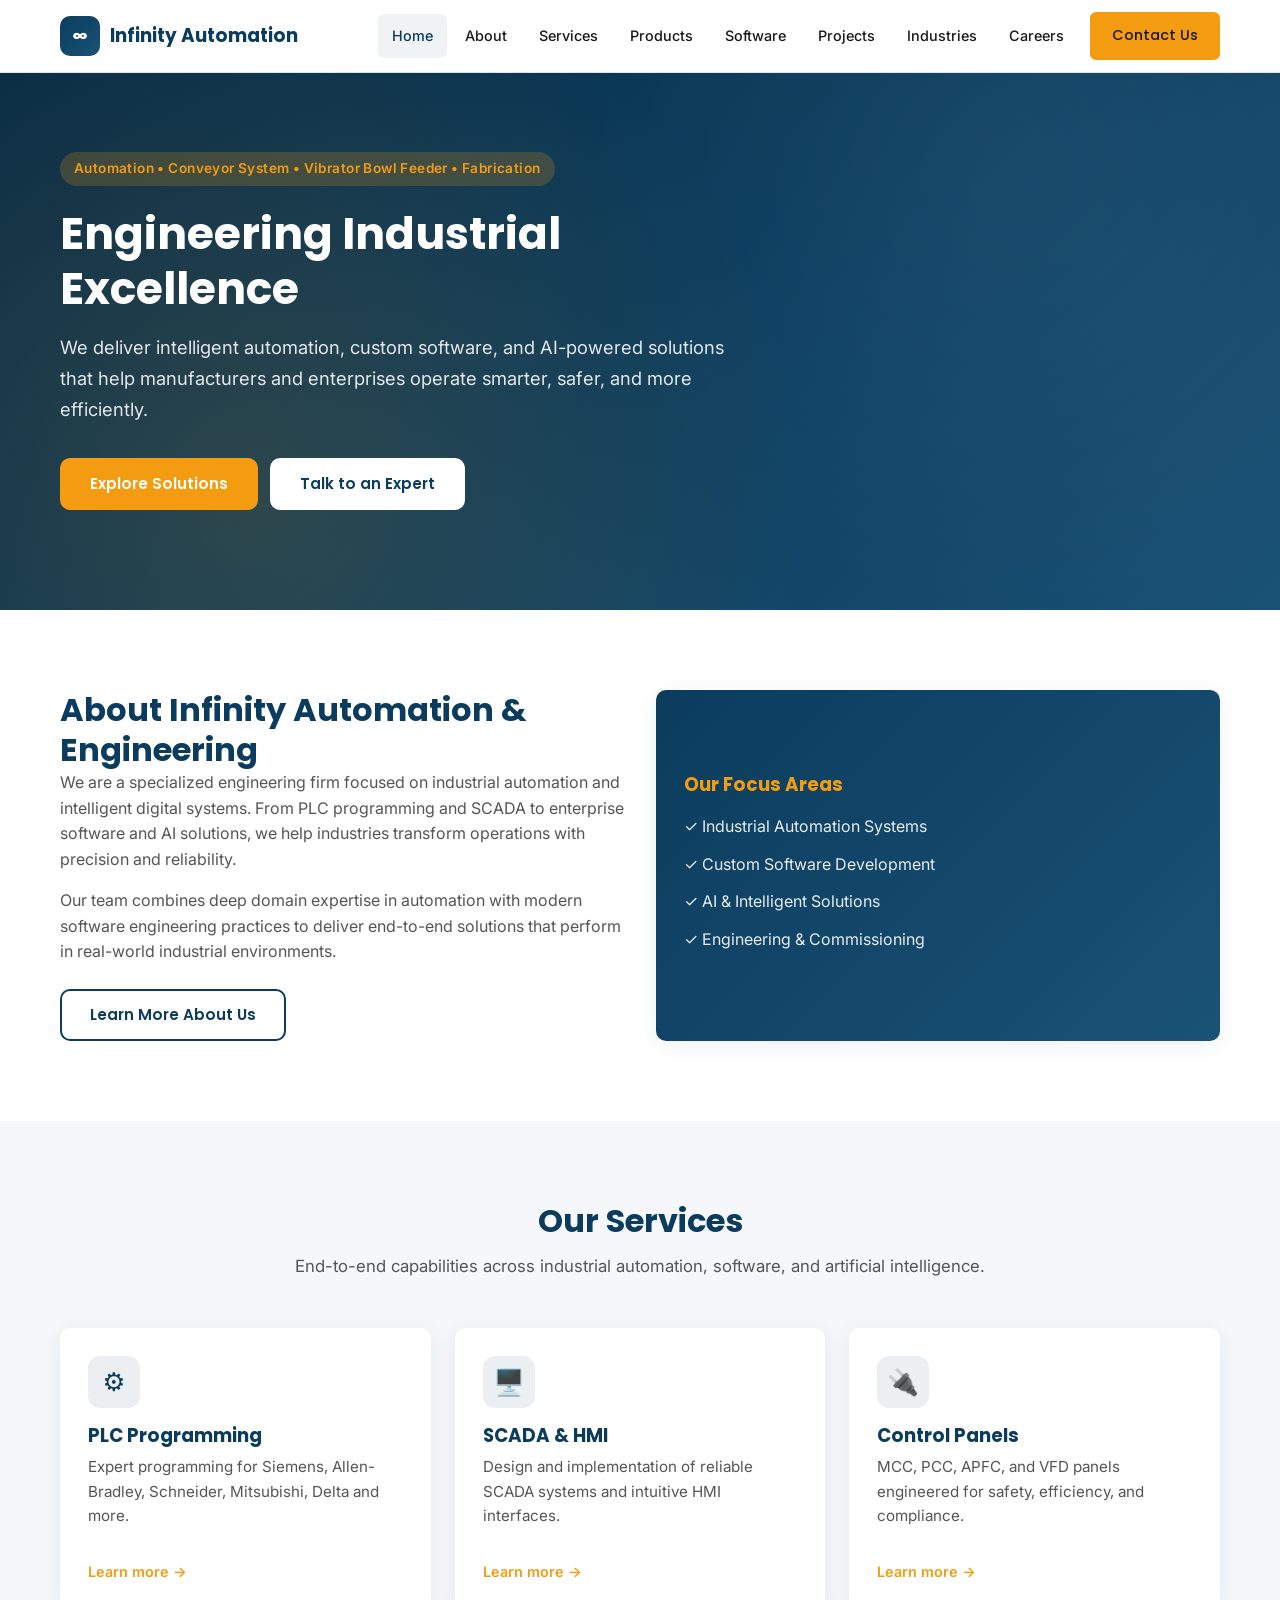
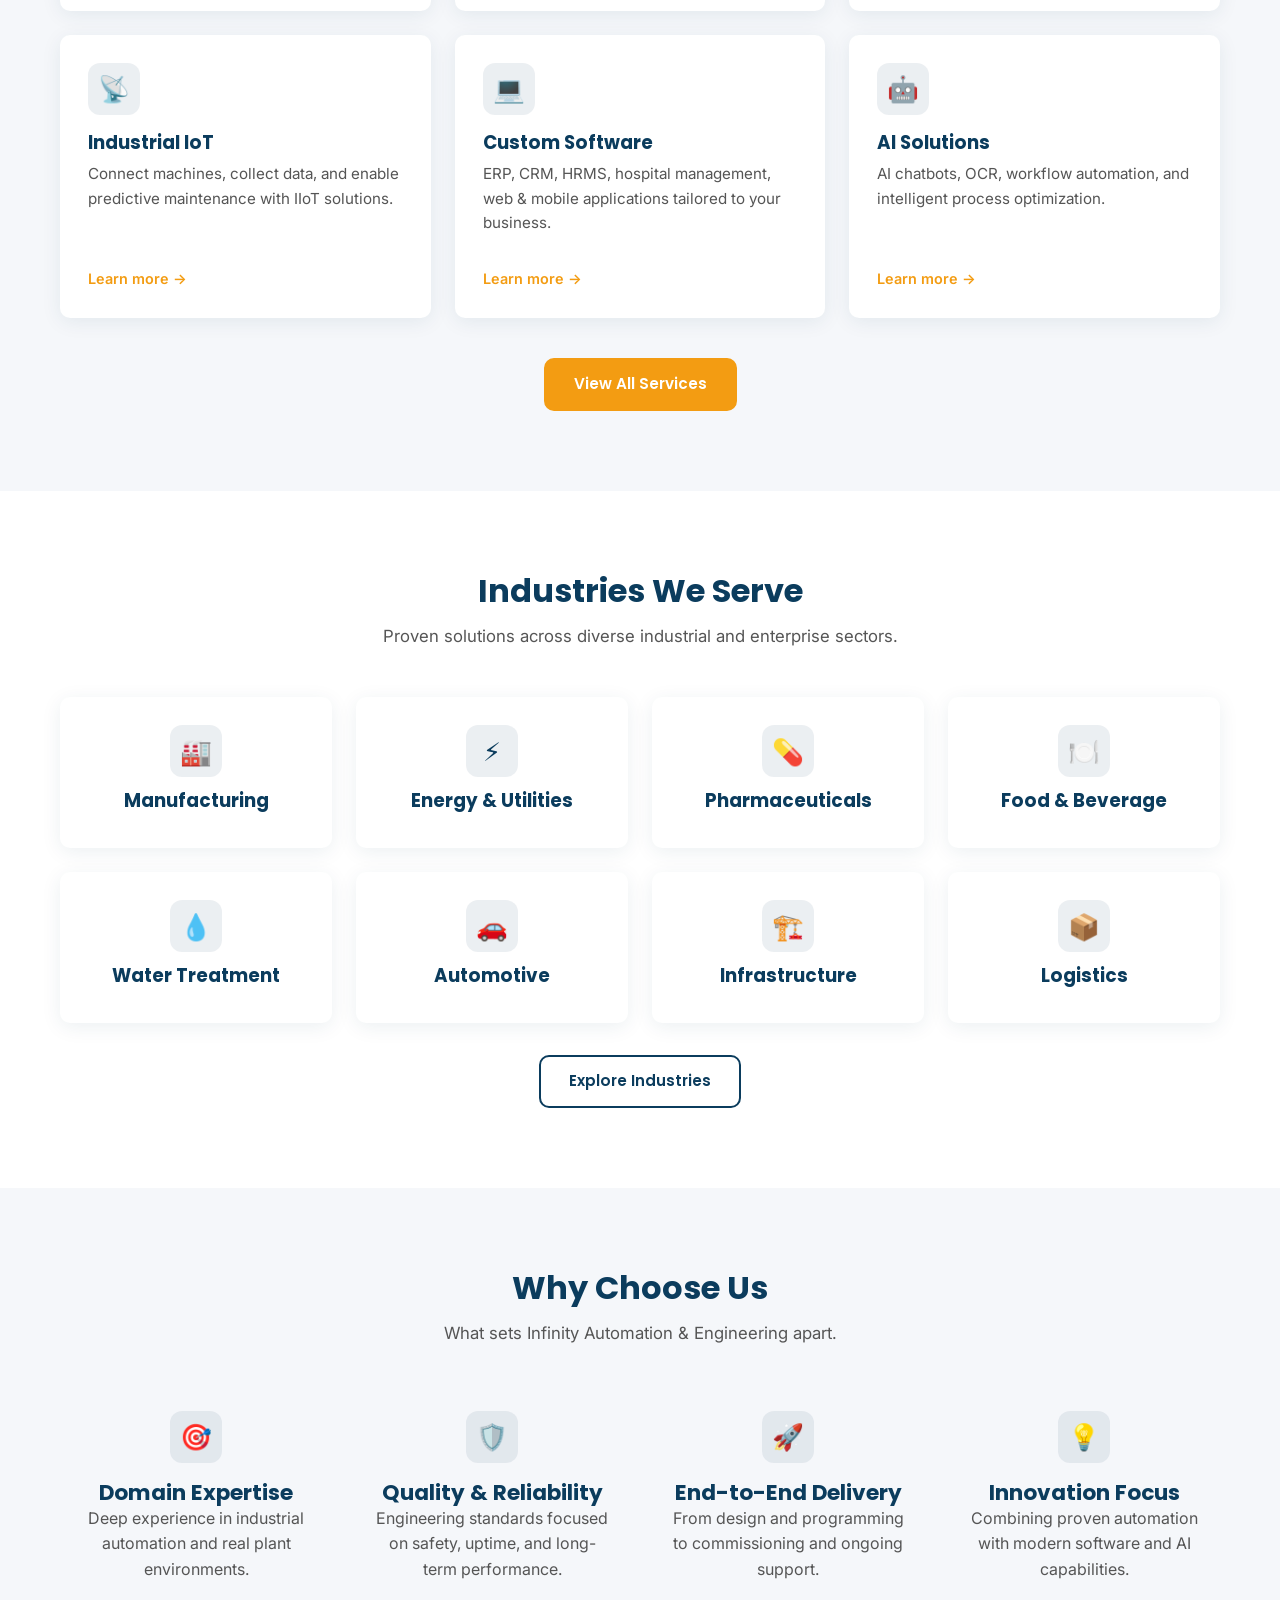
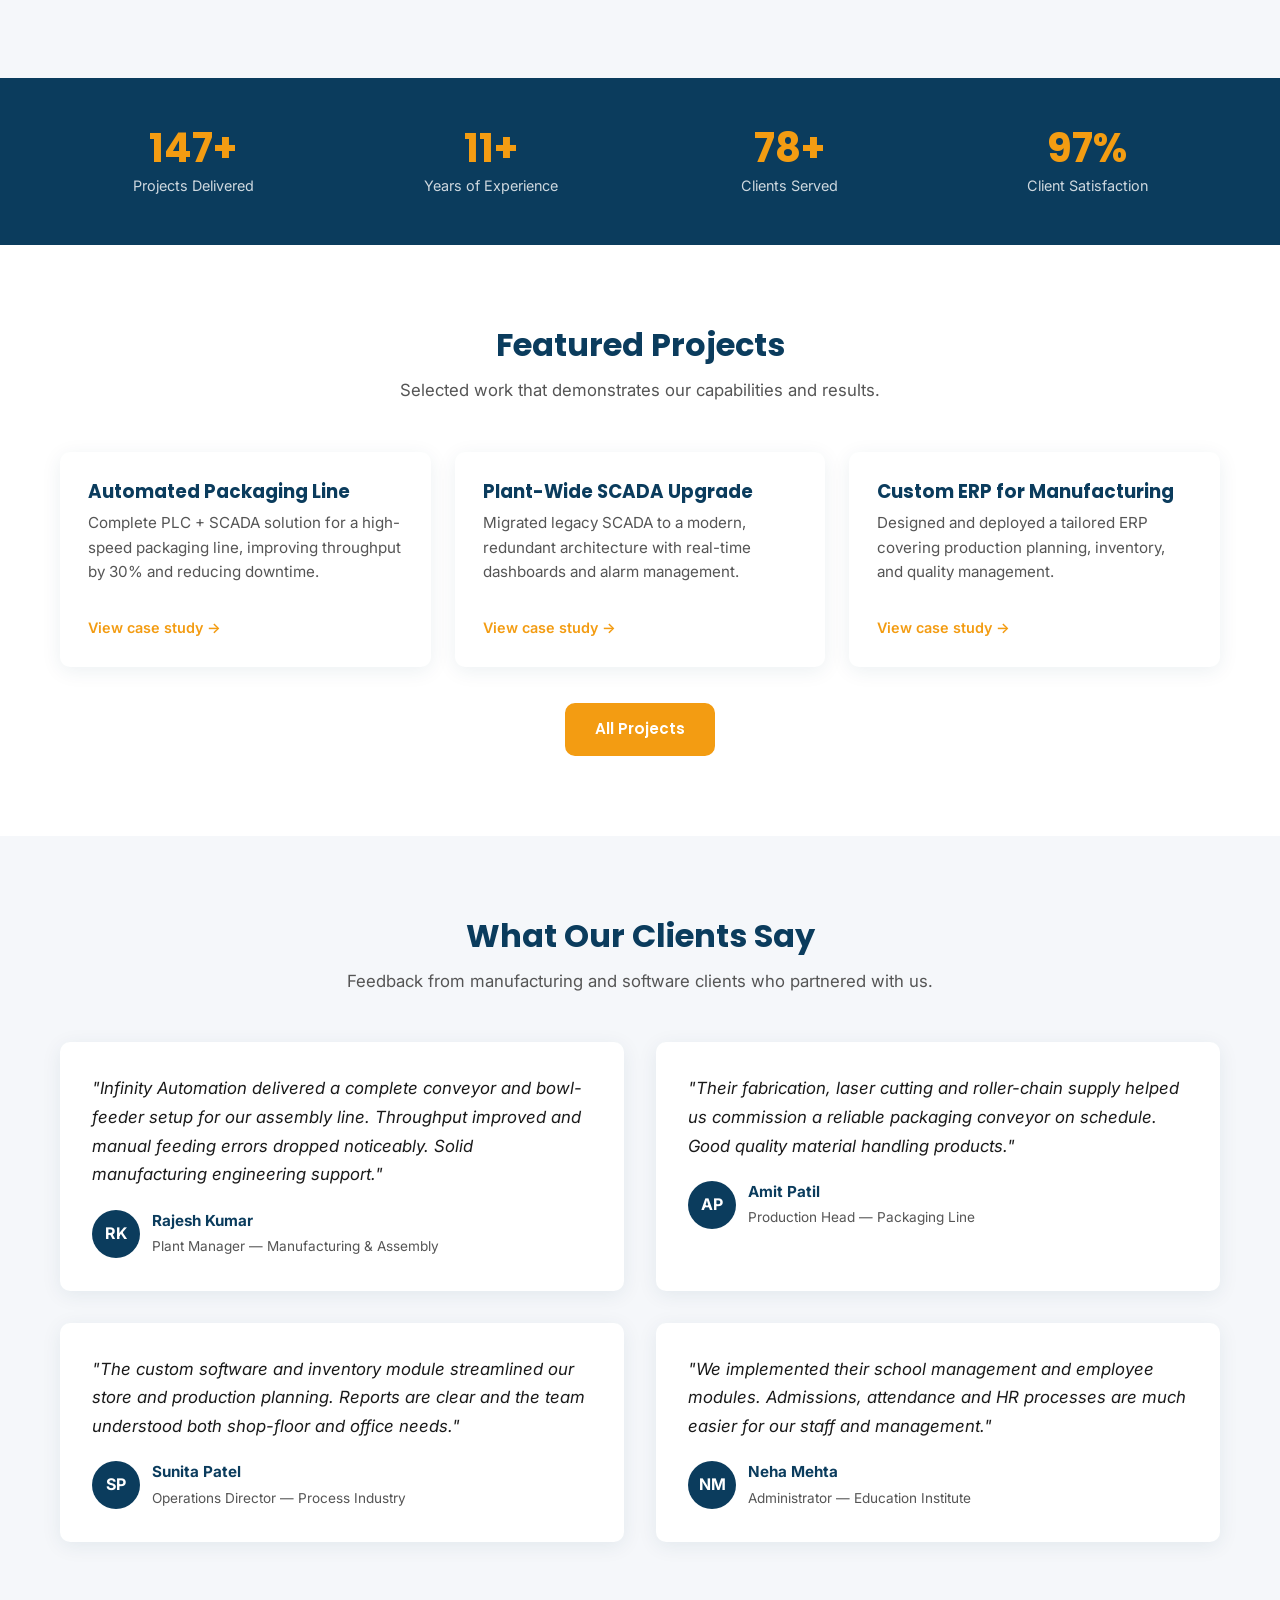
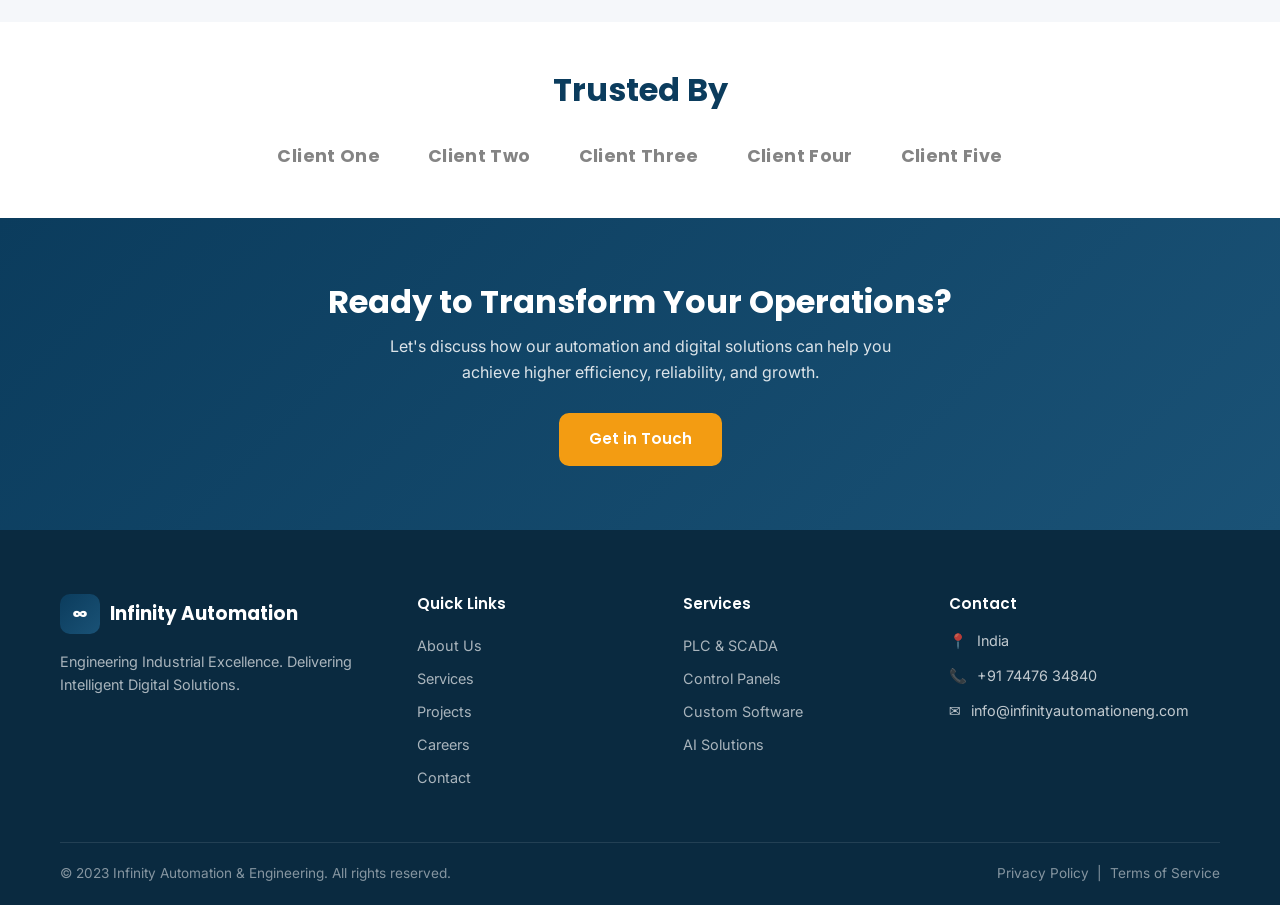
==== commit b012f310: "initial commit 2" ====
--- a/index.html
+++ b/index.html
@@ -29,7 +29,7 @@
     <div class="container header-inner">
       <a href="index.html" class="logo" aria-label="Infinity Automation & Engineering Home">
         <span class="logo-mark" aria-hidden="true">∞</span>
-        <span>Infinity Automation & Engineering</span>
+        <span>Infinity Automation</span>
       </a>
 
       <nav class="nav-desktop" aria-label="Main navigation">
@@ -370,7 +370,7 @@
         <div class="footer-brand">
           <a href="index.html" class="logo">
             <span class="logo-mark" aria-hidden="true">∞</span>
-            <span>Infinity Automation & Engineering</span>
+            <span>Infinity Automation</span>
           </a>
           <p>Engineering Industrial Excellence. Delivering Intelligent Digital Solutions.</p>
         </div>
--- a/assets/css/main.css
+++ b/assets/css/main.css
@@ -252,7 +252,16 @@
   align-items: center;
   justify-content: space-between;
   height: var(--header-height);
-  gap: 24px;
+  gap: 12px;
+  position: relative;
+}
+.header-inner .logo {
+  min-width: 0;
+  flex: 1 1 auto;
+}
+.header-inner .logo > span:not(.logo-mark) {
+  overflow: hidden;
+  text-overflow: ellipsis;
 }
 
 .logo {
@@ -308,17 +317,26 @@
 
 /* Mobile Toggle */
 .nav-toggle {
-  display: flex;
+  display: inline-flex;
   flex-direction: column;
   justify-content: center;
+  align-items: center;
   gap: 5px;
   width: 44px;
   height: 44px;
-  background: none;
-  border: none;
+  min-width: 44px;
+  min-height: 44px;
+  flex-shrink: 0;
+  background: rgba(11, 60, 93, 0.06);
+  border: 1px solid var(--color-border);
   cursor: pointer;
   padding: 10px;
-  border-radius: 6px;
+  border-radius: 8px;
+  z-index: 1001;
+  -webkit-tap-highlight-color: transparent;
+}
+.nav-toggle:hover {
+  background: rgba(11, 60, 93, 0.1);
 }
 .nav-toggle:focus-visible {
   outline: 3px solid var(--color-accent);
@@ -326,34 +344,58 @@
 }
 .nav-toggle span {
   display: block;
-  height: 2px;
+  width: 22px;
+  height: 2.5px;
   background: var(--color-primary);
   border-radius: 2px;
-  transition: var(--transition);
+  transition: transform 0.25s ease, opacity 0.2s ease;
+  transform-origin: center;
+}
+/* Animate to X when open */
+.nav-toggle[aria-expanded="true"] span:nth-child(1) {
+  transform: translateY(7.5px) rotate(45deg);
+}
+.nav-toggle[aria-expanded="true"] span:nth-child(2) {
+  opacity: 0;
+}
+.nav-toggle[aria-expanded="true"] span:nth-child(3) {
+  transform: translateY(-7.5px) rotate(-45deg);
 }
 @media (min-width: 1024px) {
-  .nav-toggle { display: none; }
+  .nav-toggle { display: none !important; }
 }
 
 /* Mobile Nav Panel */
 .nav-mobile {
   display: none;
   position: fixed;
-  inset: var(--header-height) 0 0 0;
+  top: var(--header-height);
+  left: 0;
+  right: 0;
+  bottom: 0;
   background: var(--color-surface);
-  z-index: 999;
-  padding: 24px 20px;
+  z-index: 1000;
+  padding: 16px 20px 32px;
   overflow-y: auto;
-}
-.nav-mobile.open { display: block; }
+  -webkit-overflow-scrolling: touch;
+  box-shadow: 0 8px 24px rgba(11, 60, 93, 0.12);
+}
+.nav-mobile.open {
+  display: block;
+}
 .nav-mobile a {
-  display: block;
+  display: flex;
+  align-items: center;
   padding: 14px 16px;
   font-weight: 500;
   font-size: 1.05rem;
   color: var(--color-text);
   border-radius: var(--radius);
   min-height: 48px;
+  border-bottom: 1px solid var(--color-border);
+}
+.nav-mobile a:last-child {
+  border-bottom: none;
 }
 .nav-mobile a:hover,
 .nav-mobile a.active {
@@ -363,6 +405,12 @@
 .nav-mobile .btn {
   width: 100%;
   margin-top: 16px;
+  justify-content: center;
+  border-bottom: none !important;
+}
+body.menu-open {
+  overflow: hidden;
+  touch-action: none;
 }
 
 /* ---------- HERO ---------- */
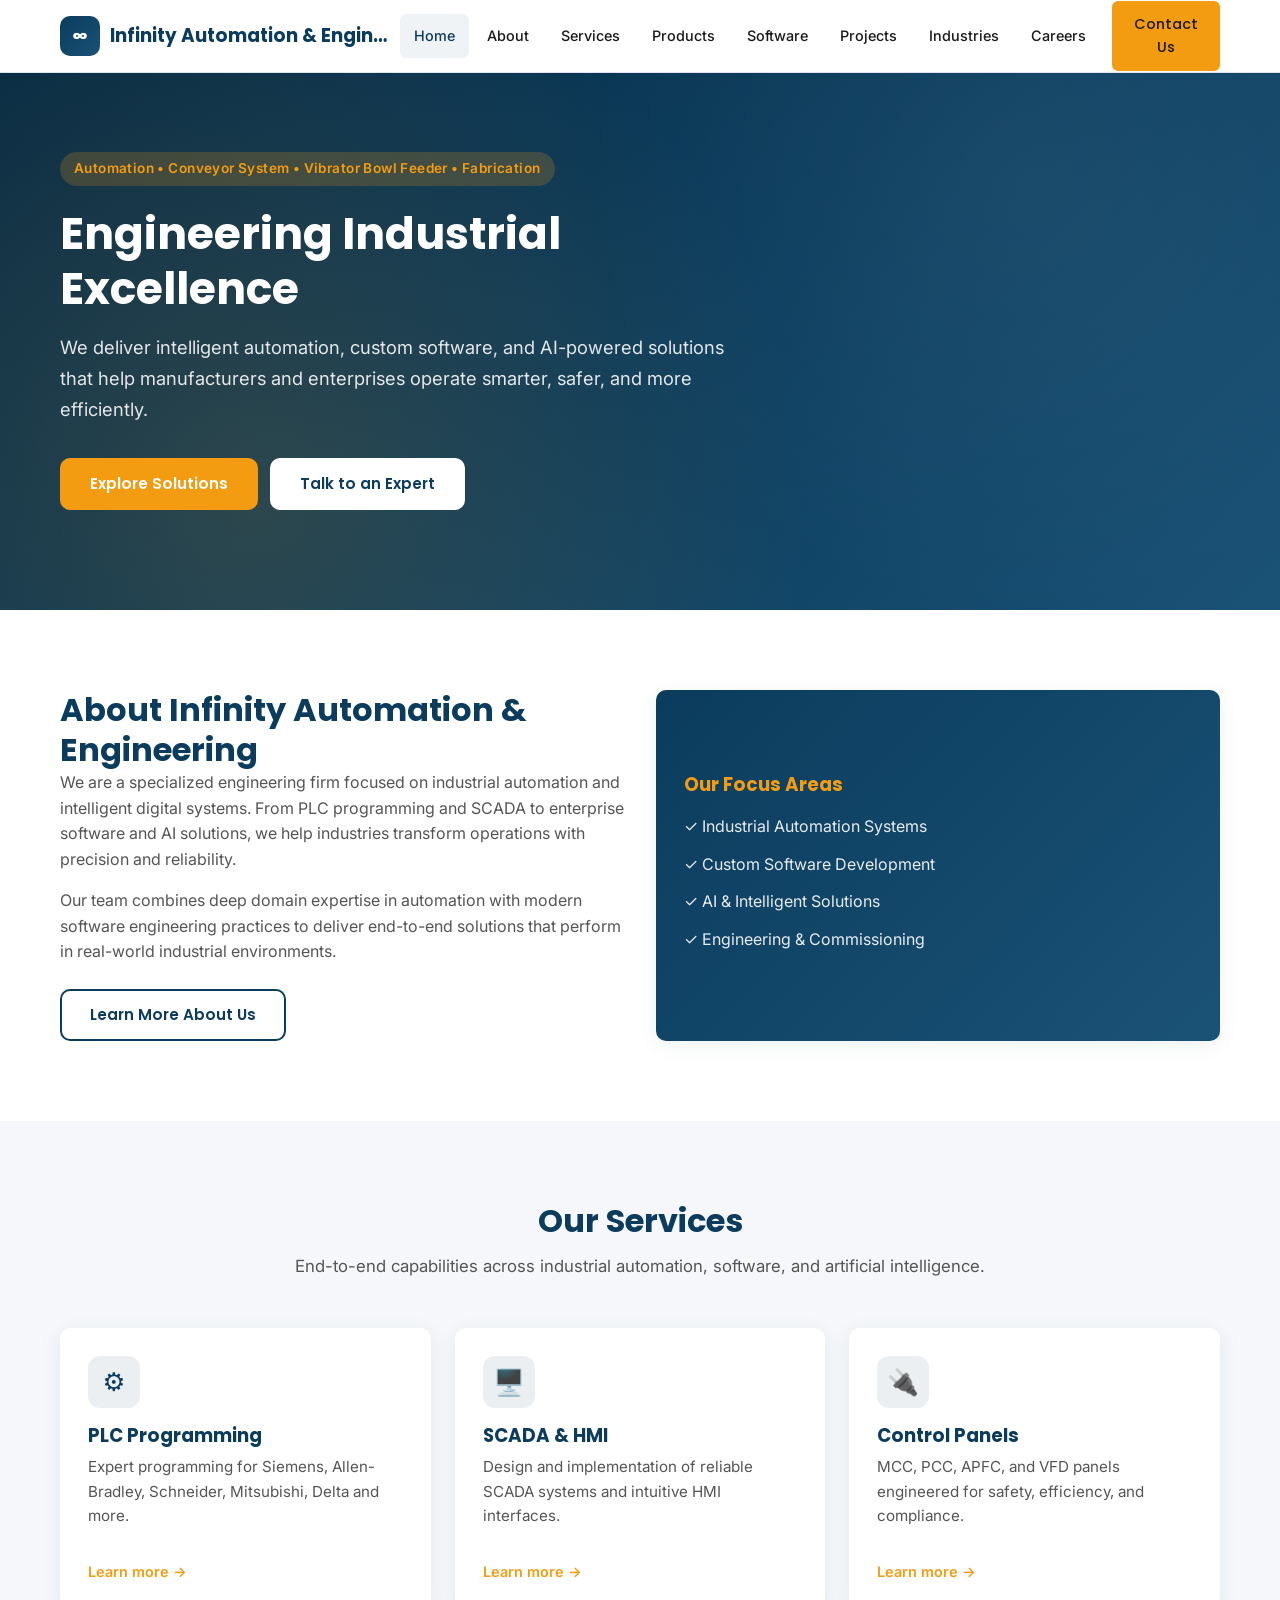
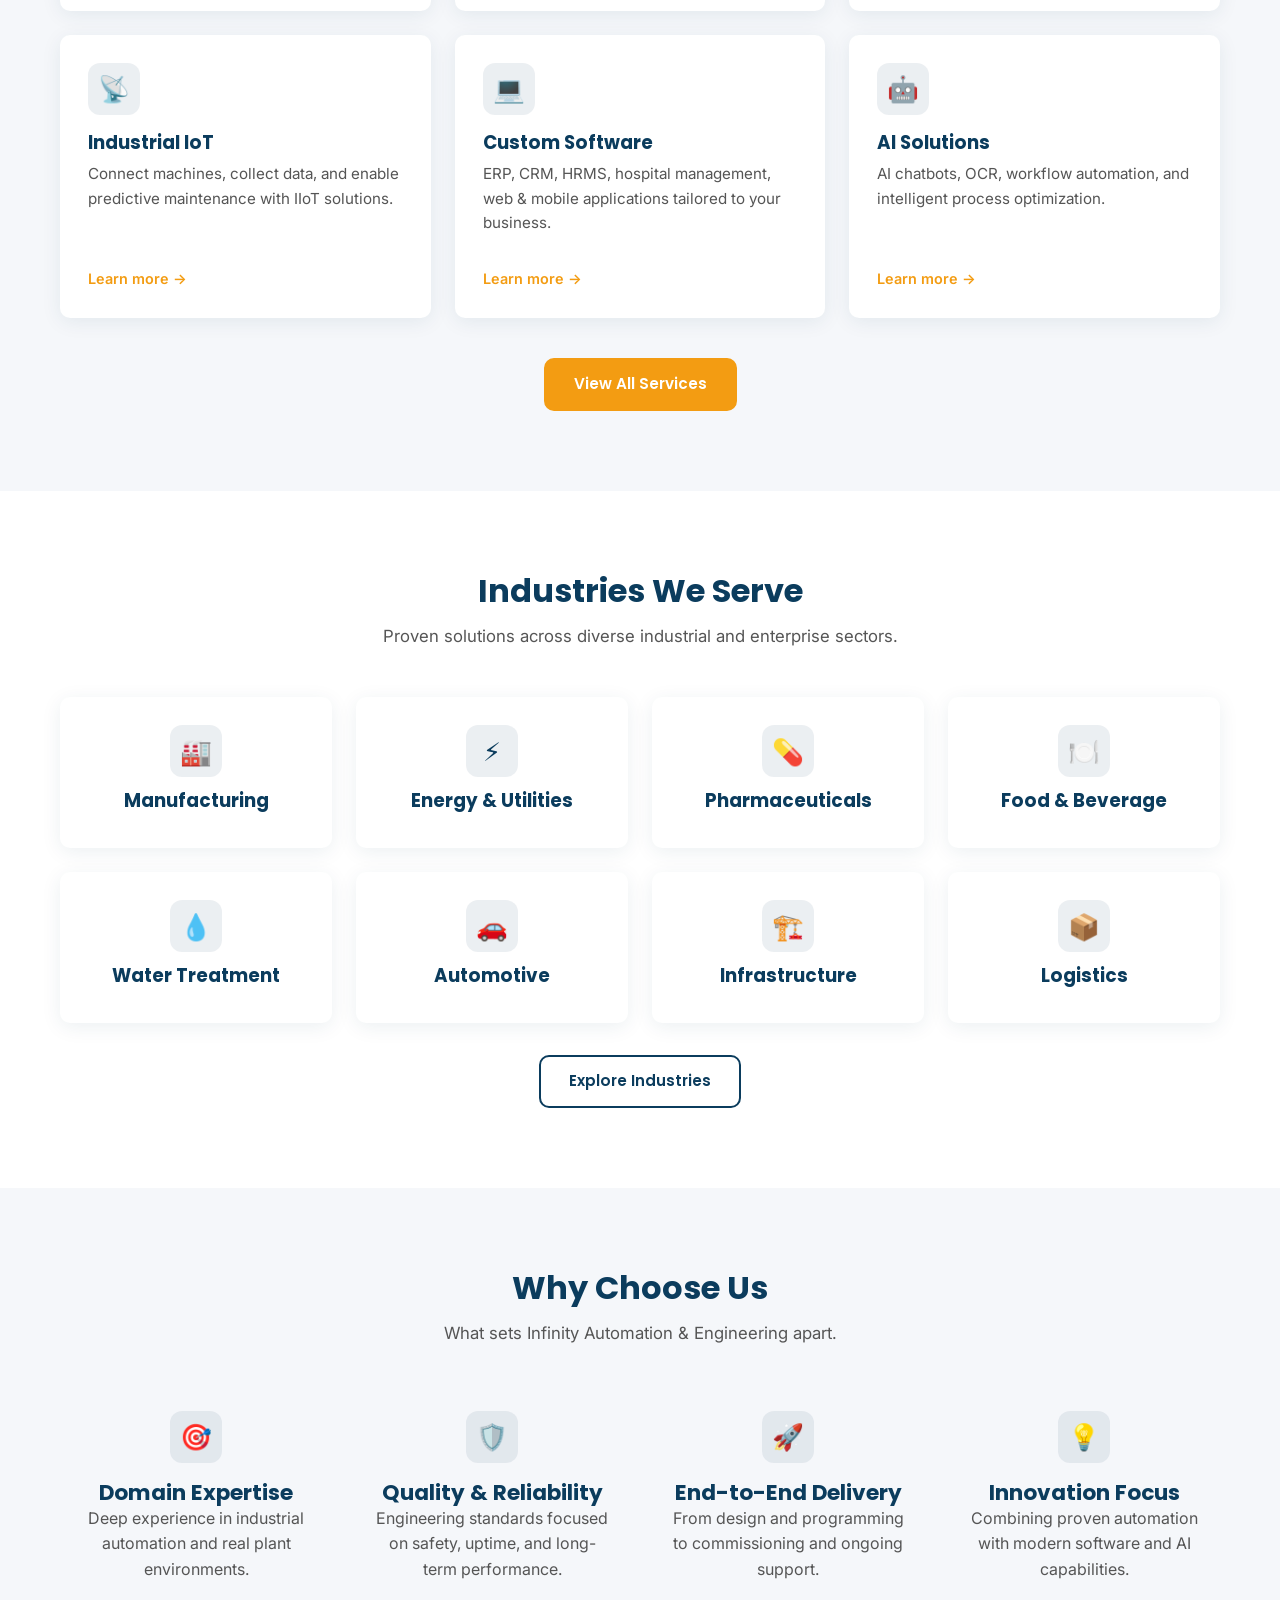
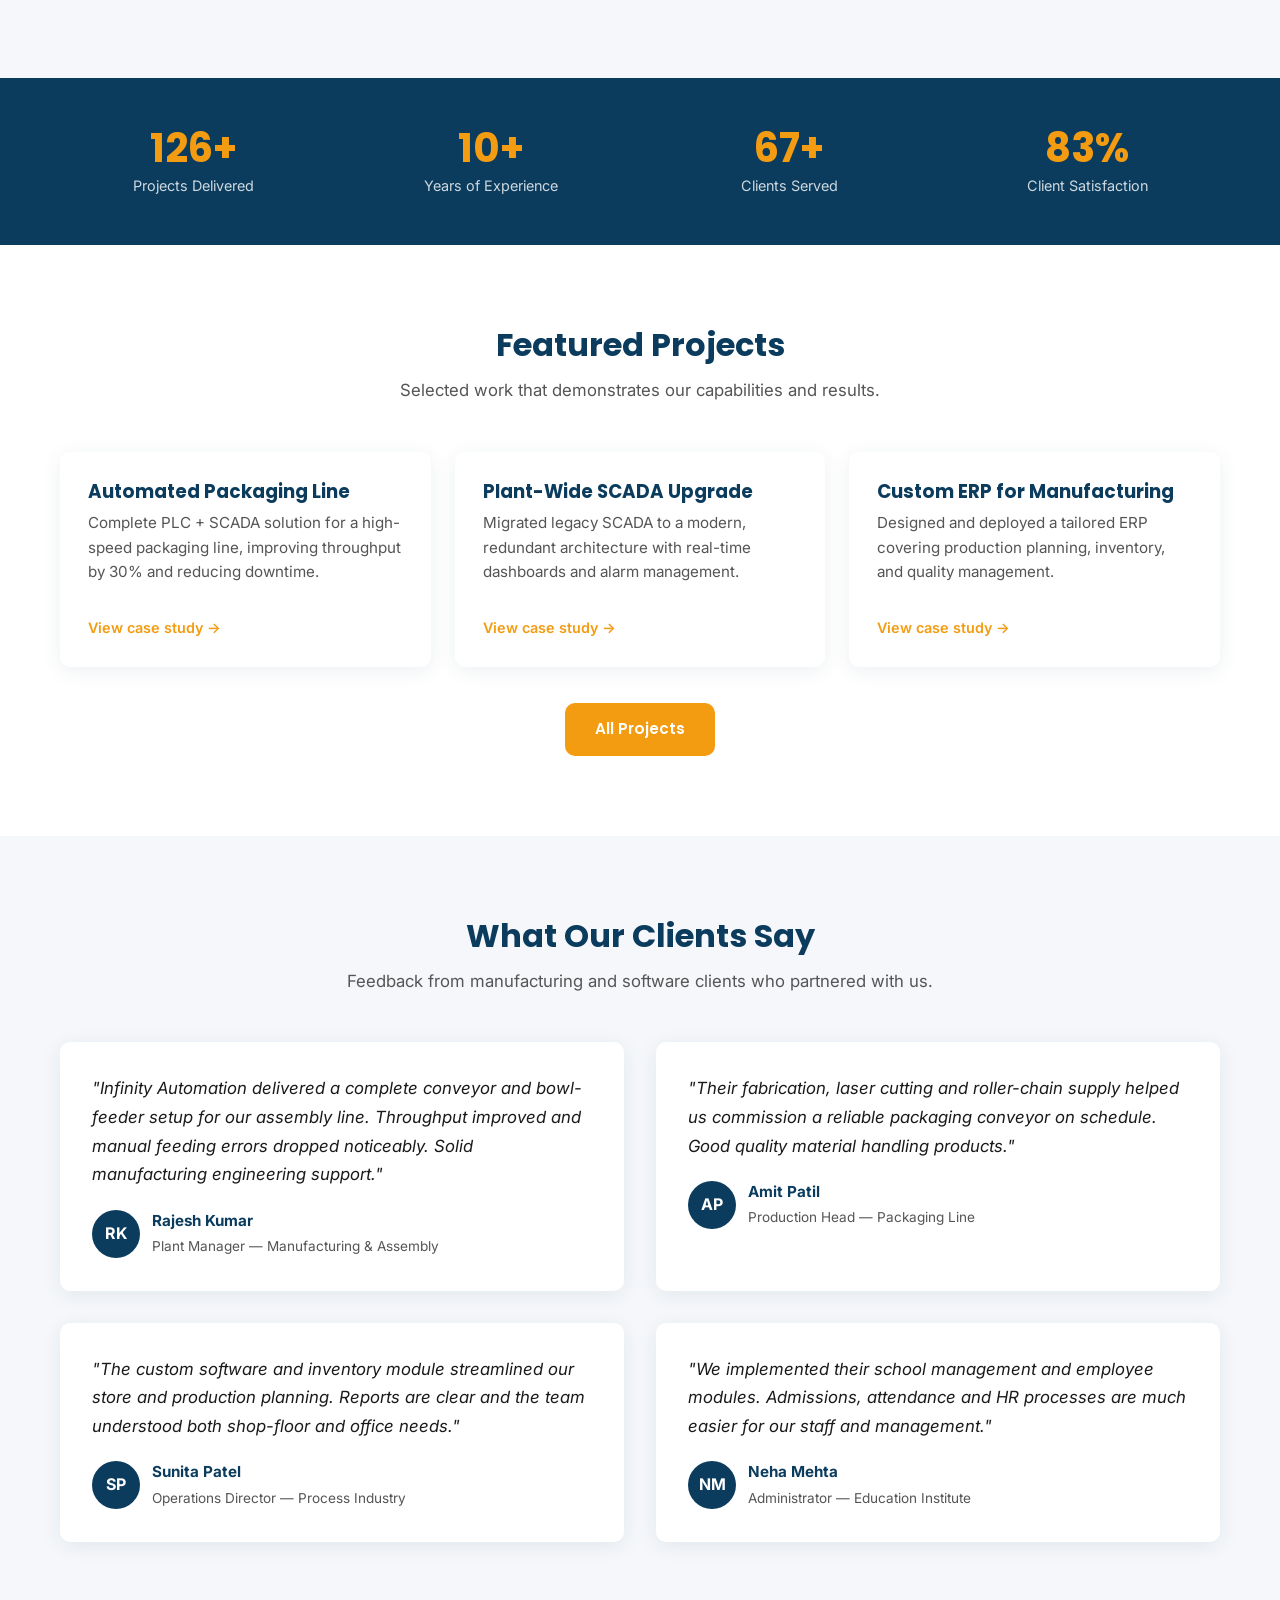
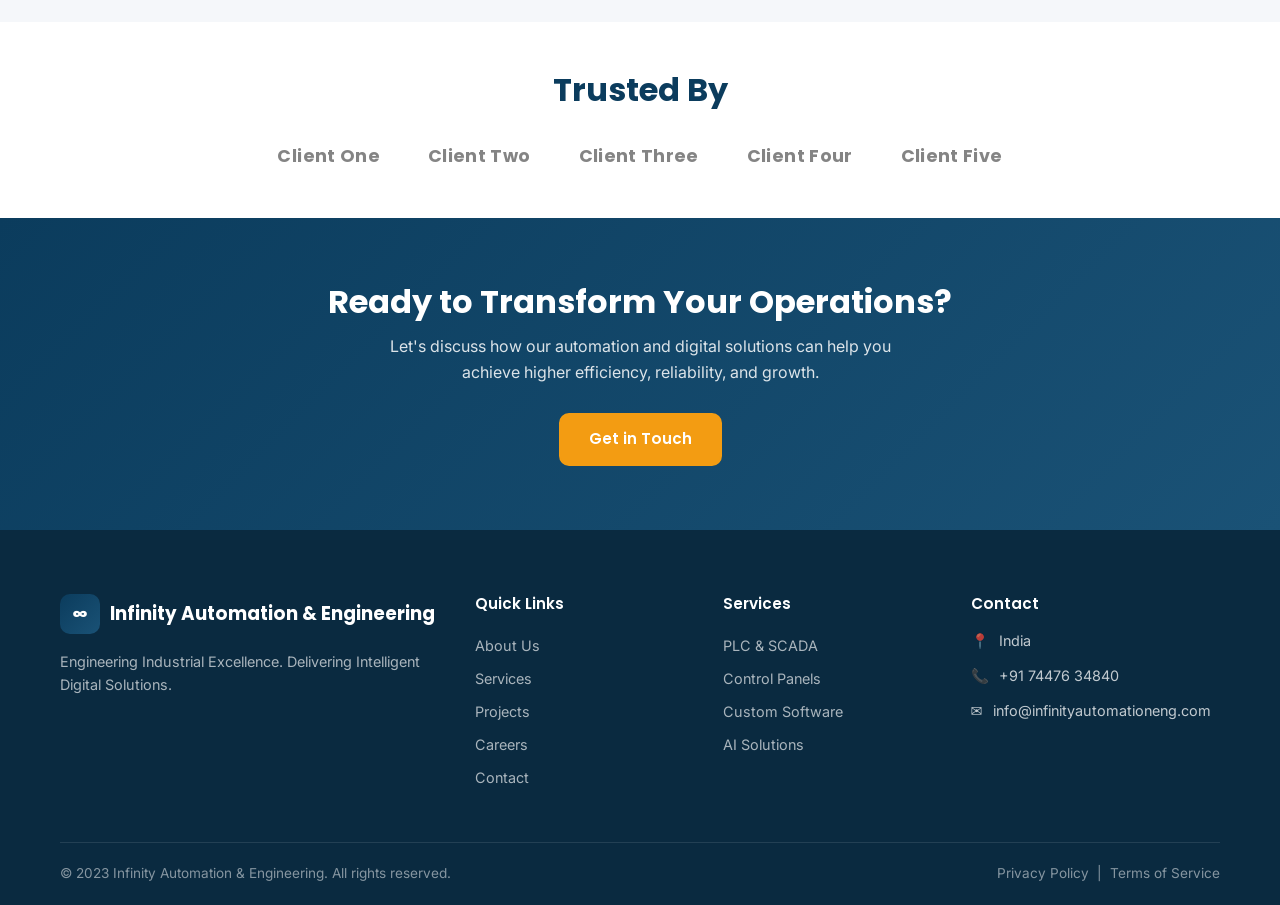
==== commit fc5010d7: "initial commit 3" ====
--- a/index.html
+++ b/index.html
@@ -29,7 +29,7 @@
     <div class="container header-inner">
       <a href="index.html" class="logo" aria-label="Infinity Automation & Engineering Home">
         <span class="logo-mark" aria-hidden="true">∞</span>
-        <span>Infinity Automation</span>
+        <span>Infinity Automation & Engineering</span>
       </a>
 
       <nav class="nav-desktop" aria-label="Main navigation">
@@ -370,7 +370,7 @@
         <div class="footer-brand">
           <a href="index.html" class="logo">
             <span class="logo-mark" aria-hidden="true">∞</span>
-            <span>Infinity Automation</span>
+            <span>Infinity Automation & Engineering</span>
           </a>
           <p>Engineering Industrial Excellence. Delivering Intelligent Digital Solutions.</p>
         </div>
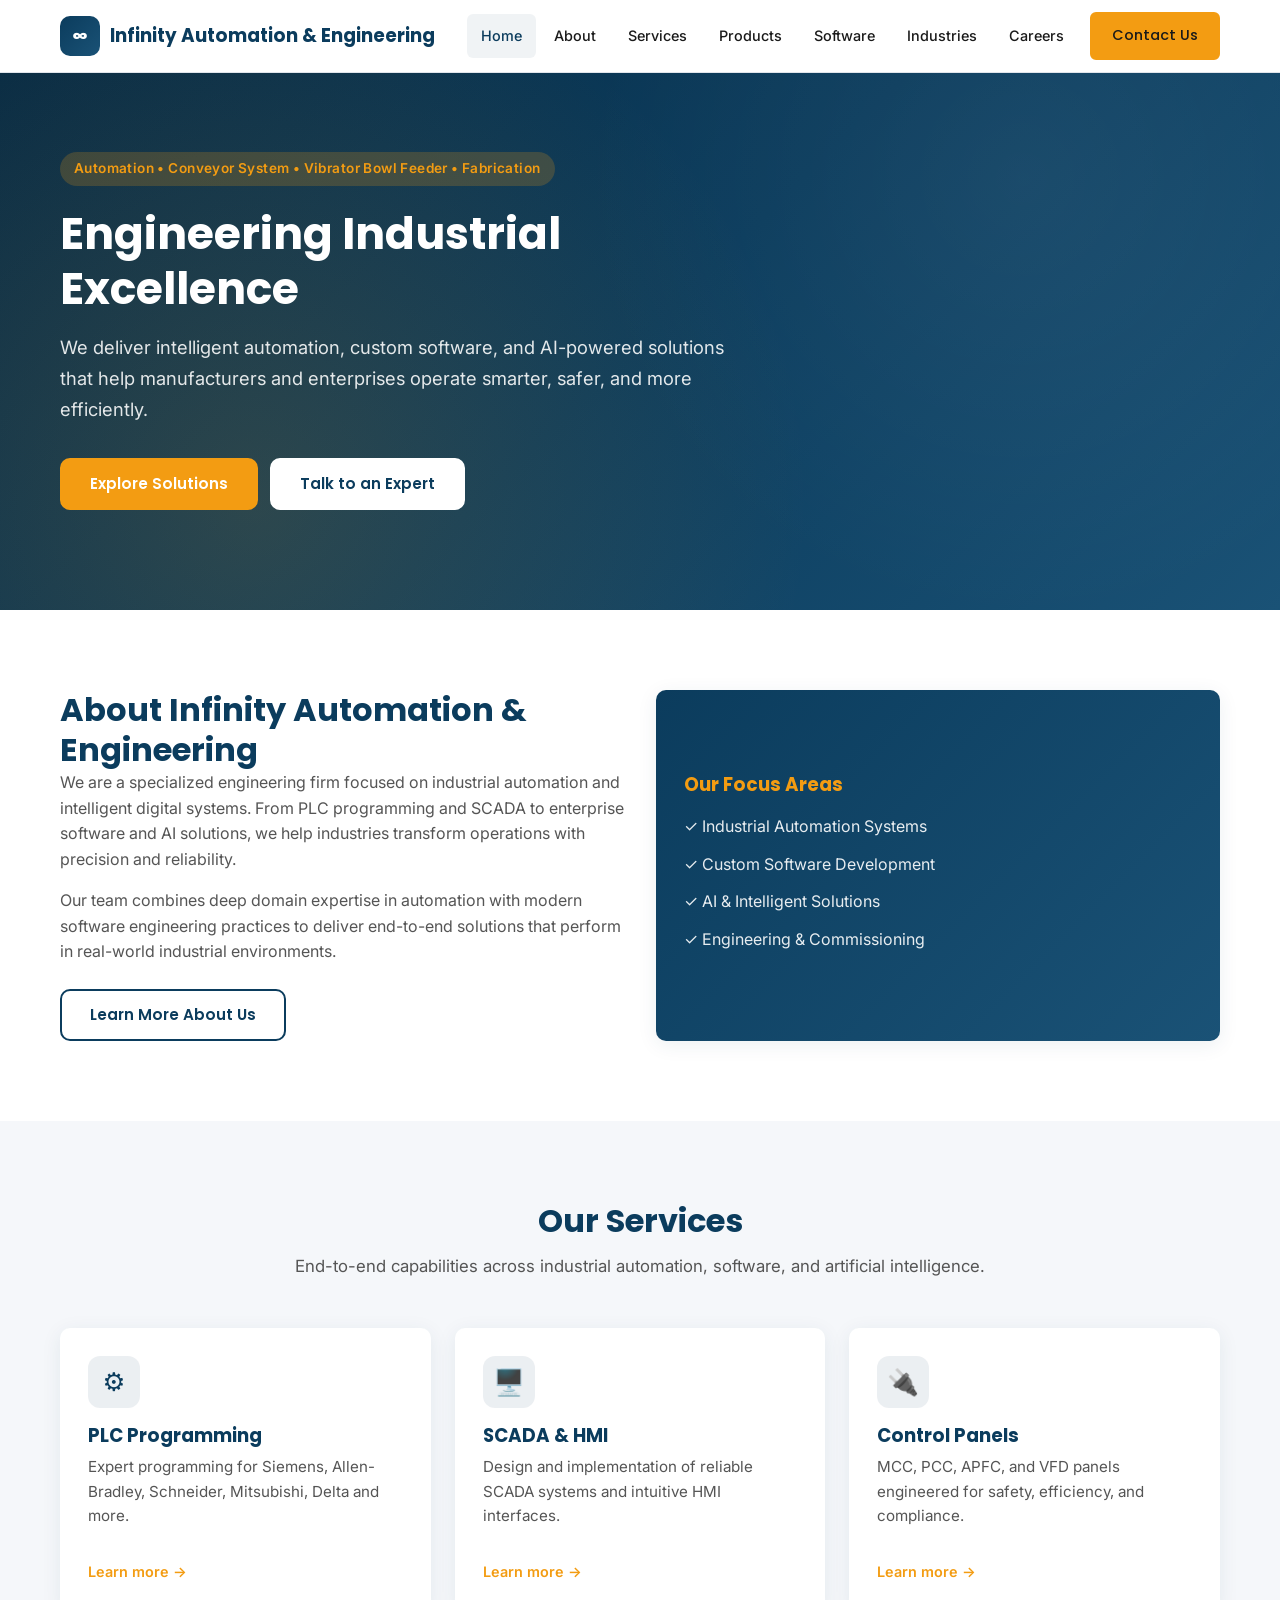
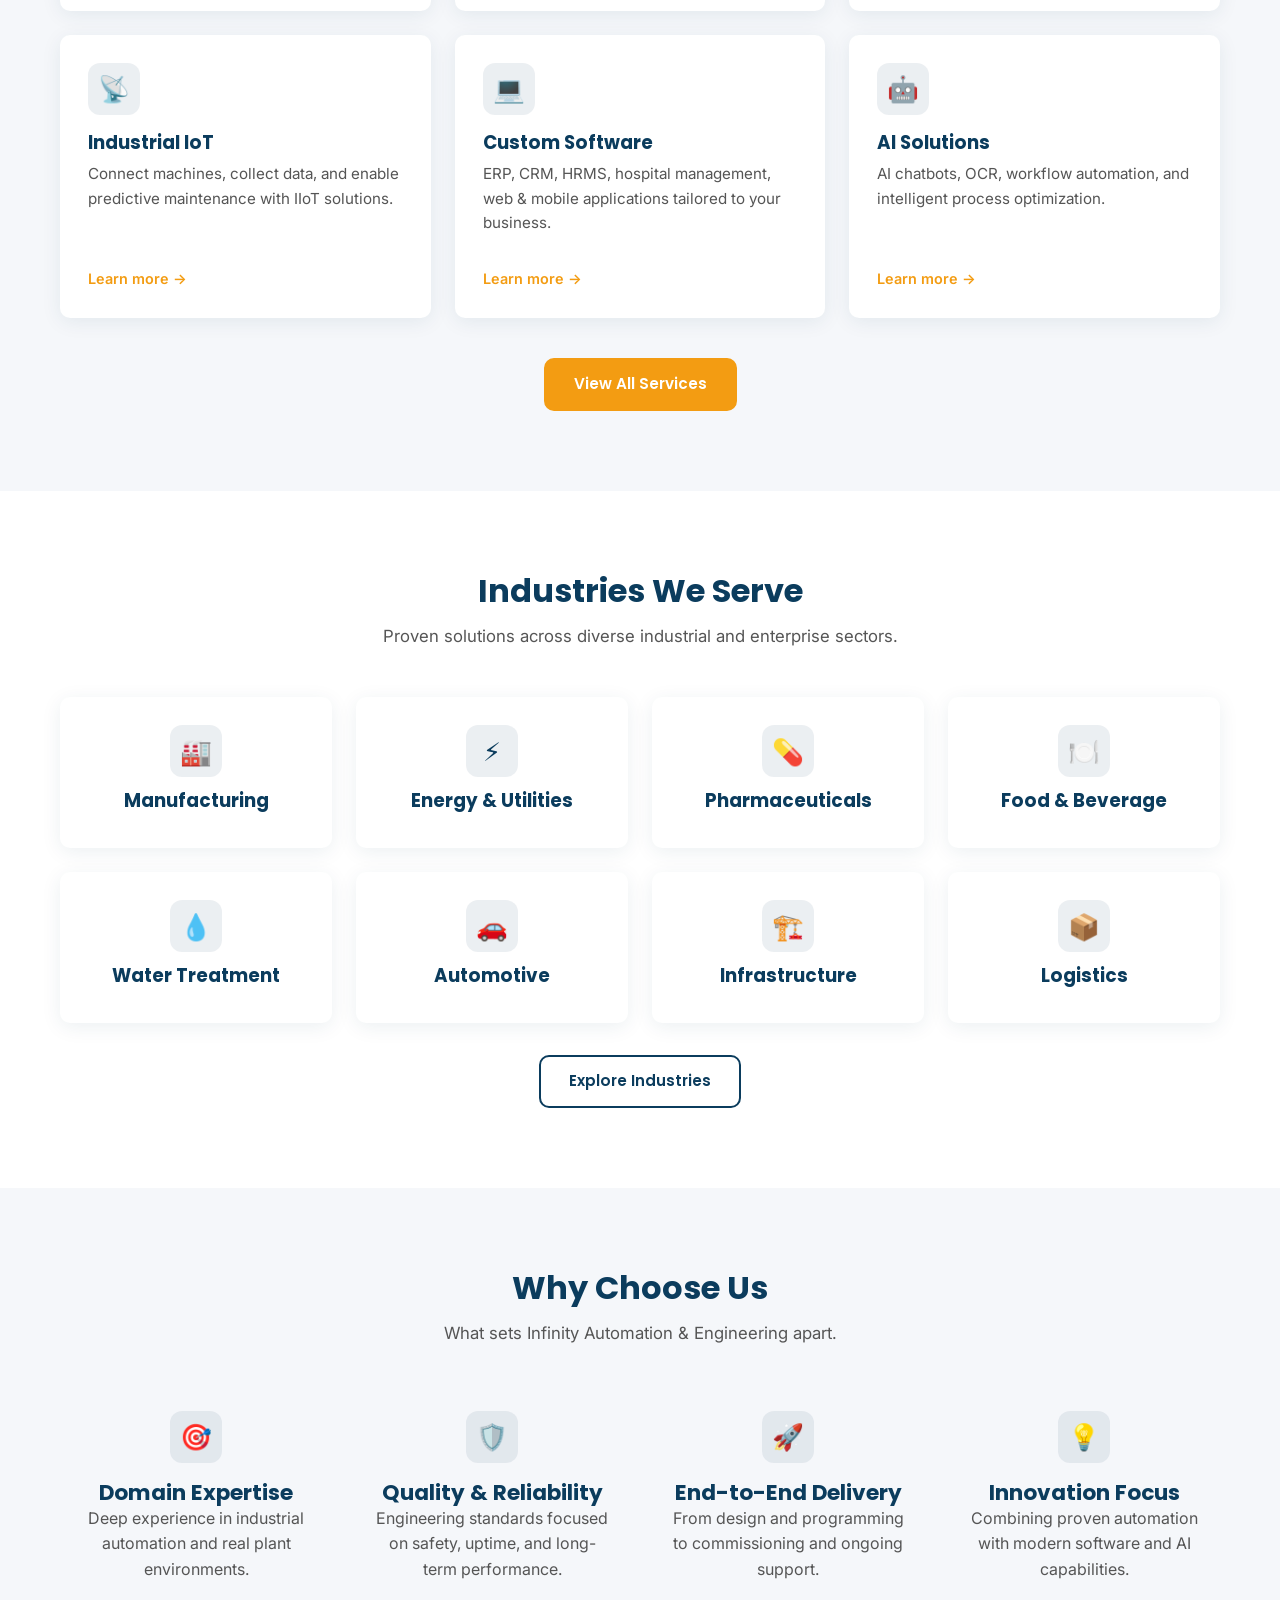
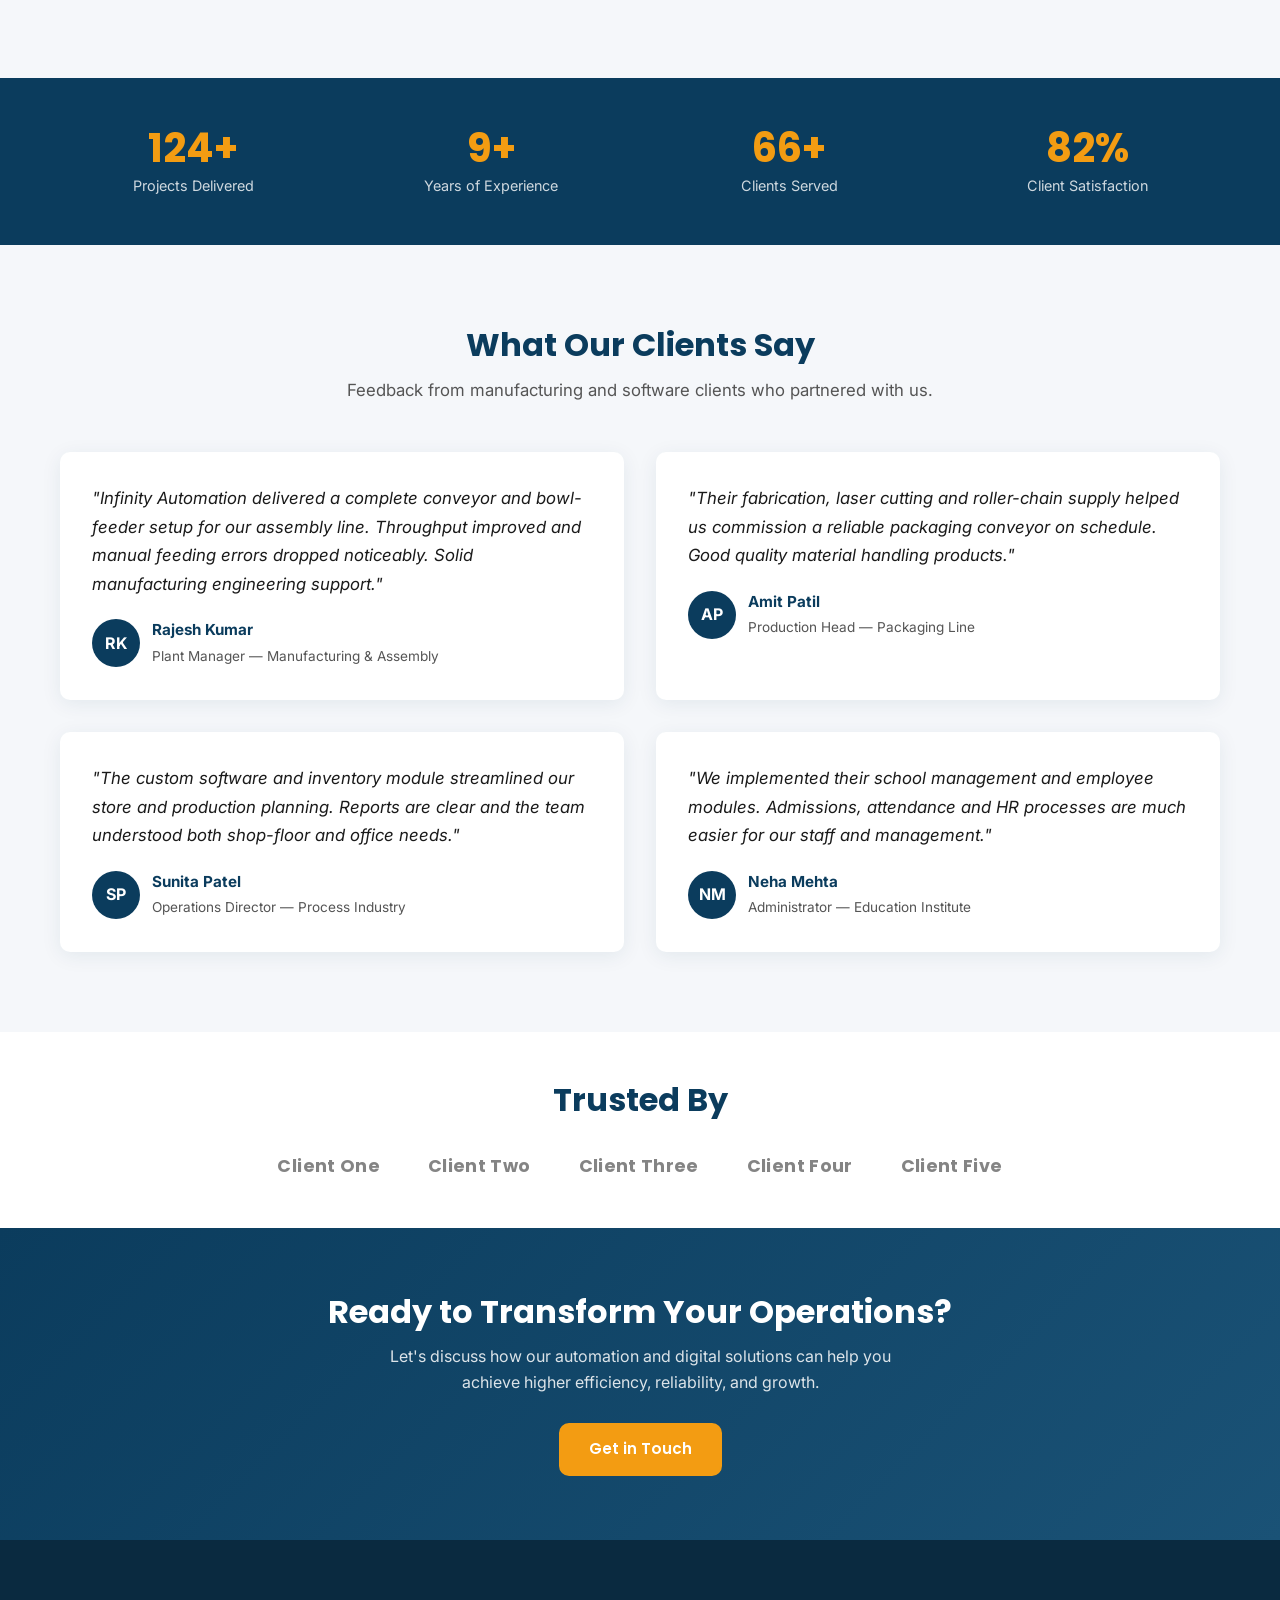
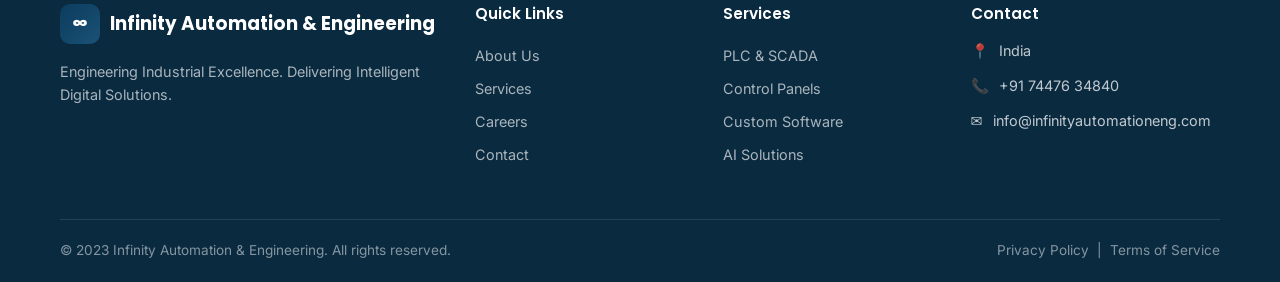
==== commit 1e65706d: "initial commit 4" ====
--- a/index.html
+++ b/index.html
@@ -38,7 +38,6 @@
         <a href="services.html">Services</a>
         <a href="products.html">Products</a>
         <a href="software.html">Software</a>
-        <a href="projects.html">Projects</a>
         <a href="industries.html">Industries</a>
         <a href="careers.html">Careers</a>
         <a href="contact.html" class="btn btn-primary">Contact Us</a>
@@ -55,7 +54,6 @@
       <a href="services.html">Services</a>
       <a href="products.html">Products</a>
       <a href="software.html">Software</a>
-      <a href="projects.html">Projects</a>
       <a href="industries.html">Industries</a>
       <a href="careers.html">Careers</a>
       <a href="contact.html" class="btn btn-primary">Contact Us</a>
@@ -255,35 +253,8 @@
       </div>
     </section>
 
-    <!-- ========== FEATURED PROJECTS ========== -->
-    <section class="section bg-white">
-      <div class="container">
-        <div class="section-header">
-          <h2>Featured Projects</h2>
-          <p>Selected work that demonstrates our capabilities and results.</p>
-        </div>
-        <div class="grid-3">
-          <article class="card">
-            <h3>Automated Packaging Line</h3>
-            <p>Complete PLC + SCADA solution for a high-speed packaging line, improving throughput by 30% and reducing downtime.</p>
-            <a href="projects.html" class="card-link">View case study →</a>
-          </article>
-          <article class="card">
-            <h3>Plant-Wide SCADA Upgrade</h3>
-            <p>Migrated legacy SCADA to a modern, redundant architecture with real-time dashboards and alarm management.</p>
-            <a href="projects.html" class="card-link">View case study →</a>
-          </article>
-          <article class="card">
-            <h3>Custom ERP for Manufacturing</h3>
-            <p>Designed and deployed a tailored ERP covering production planning, inventory, and quality management.</p>
-            <a href="projects.html" class="card-link">View case study →</a>
-          </article>
-        </div>
-        <div class="text-center" style="margin-top:36px;">
-          <a href="projects.html" class="btn btn-primary">All Projects</a>
-        </div>
-      </div>
-    </section>
+  
+    
 
     <!-- ========== TESTIMONIALS ========== -->
     <section class="section">
@@ -378,7 +349,7 @@
           <h4>Quick Links</h4>
           <a href="about.html">About Us</a>
           <a href="services.html">Services</a>
-          <a href="projects.html">Projects</a>
+      
           <a href="careers.html">Careers</a>
           <a href="contact.html">Contact</a>
         </div>
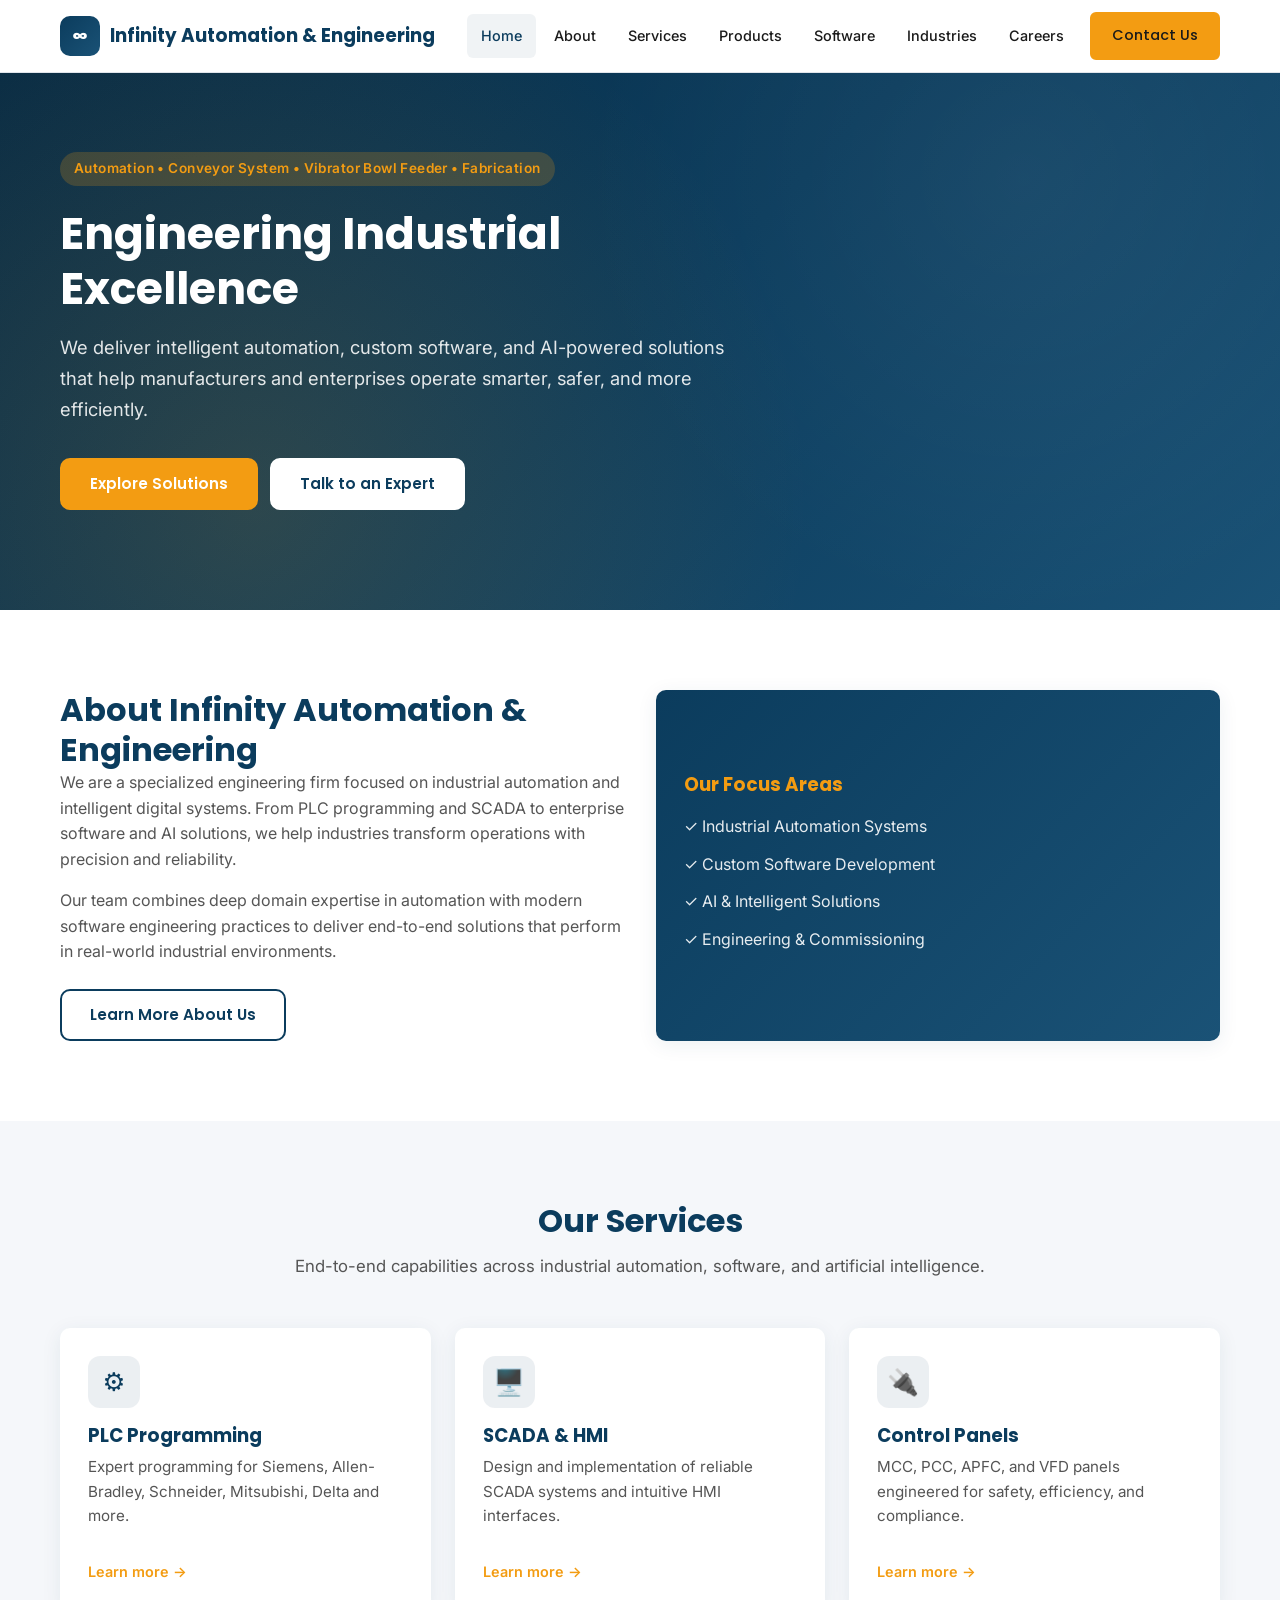
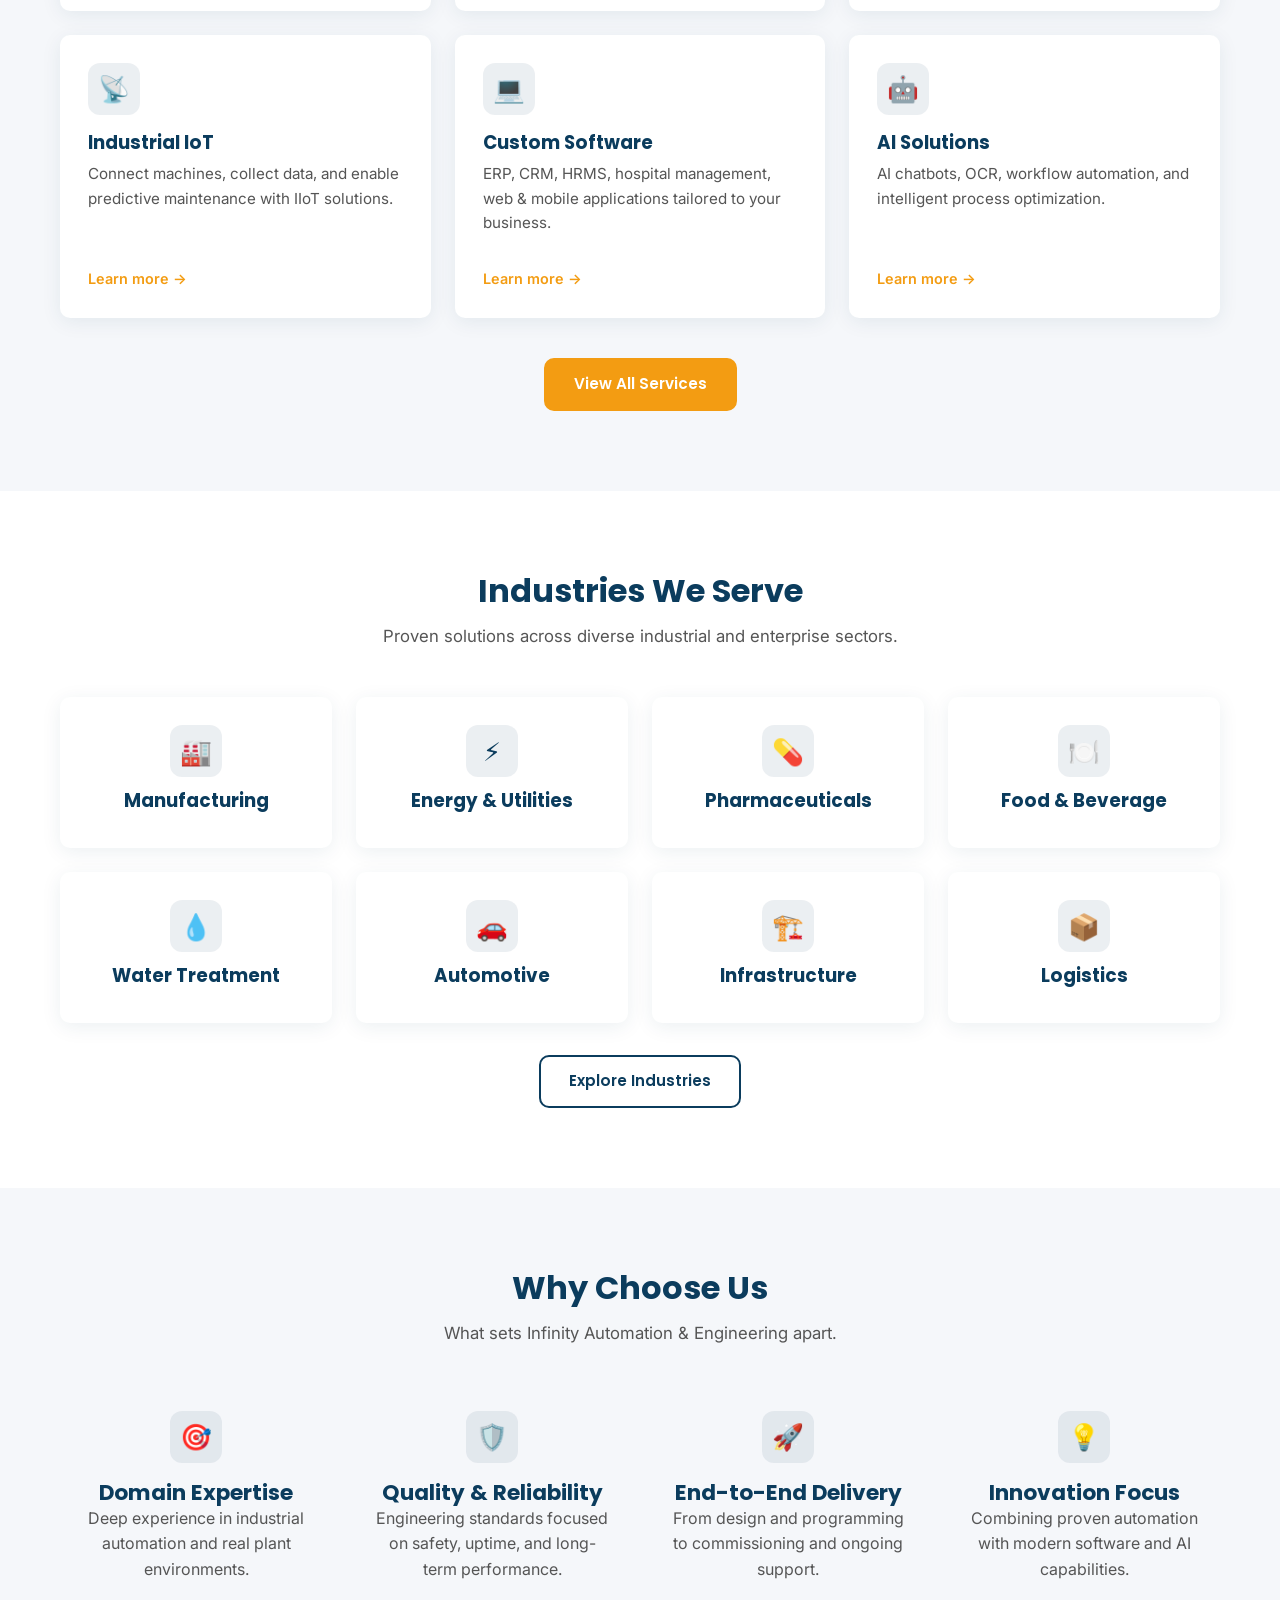
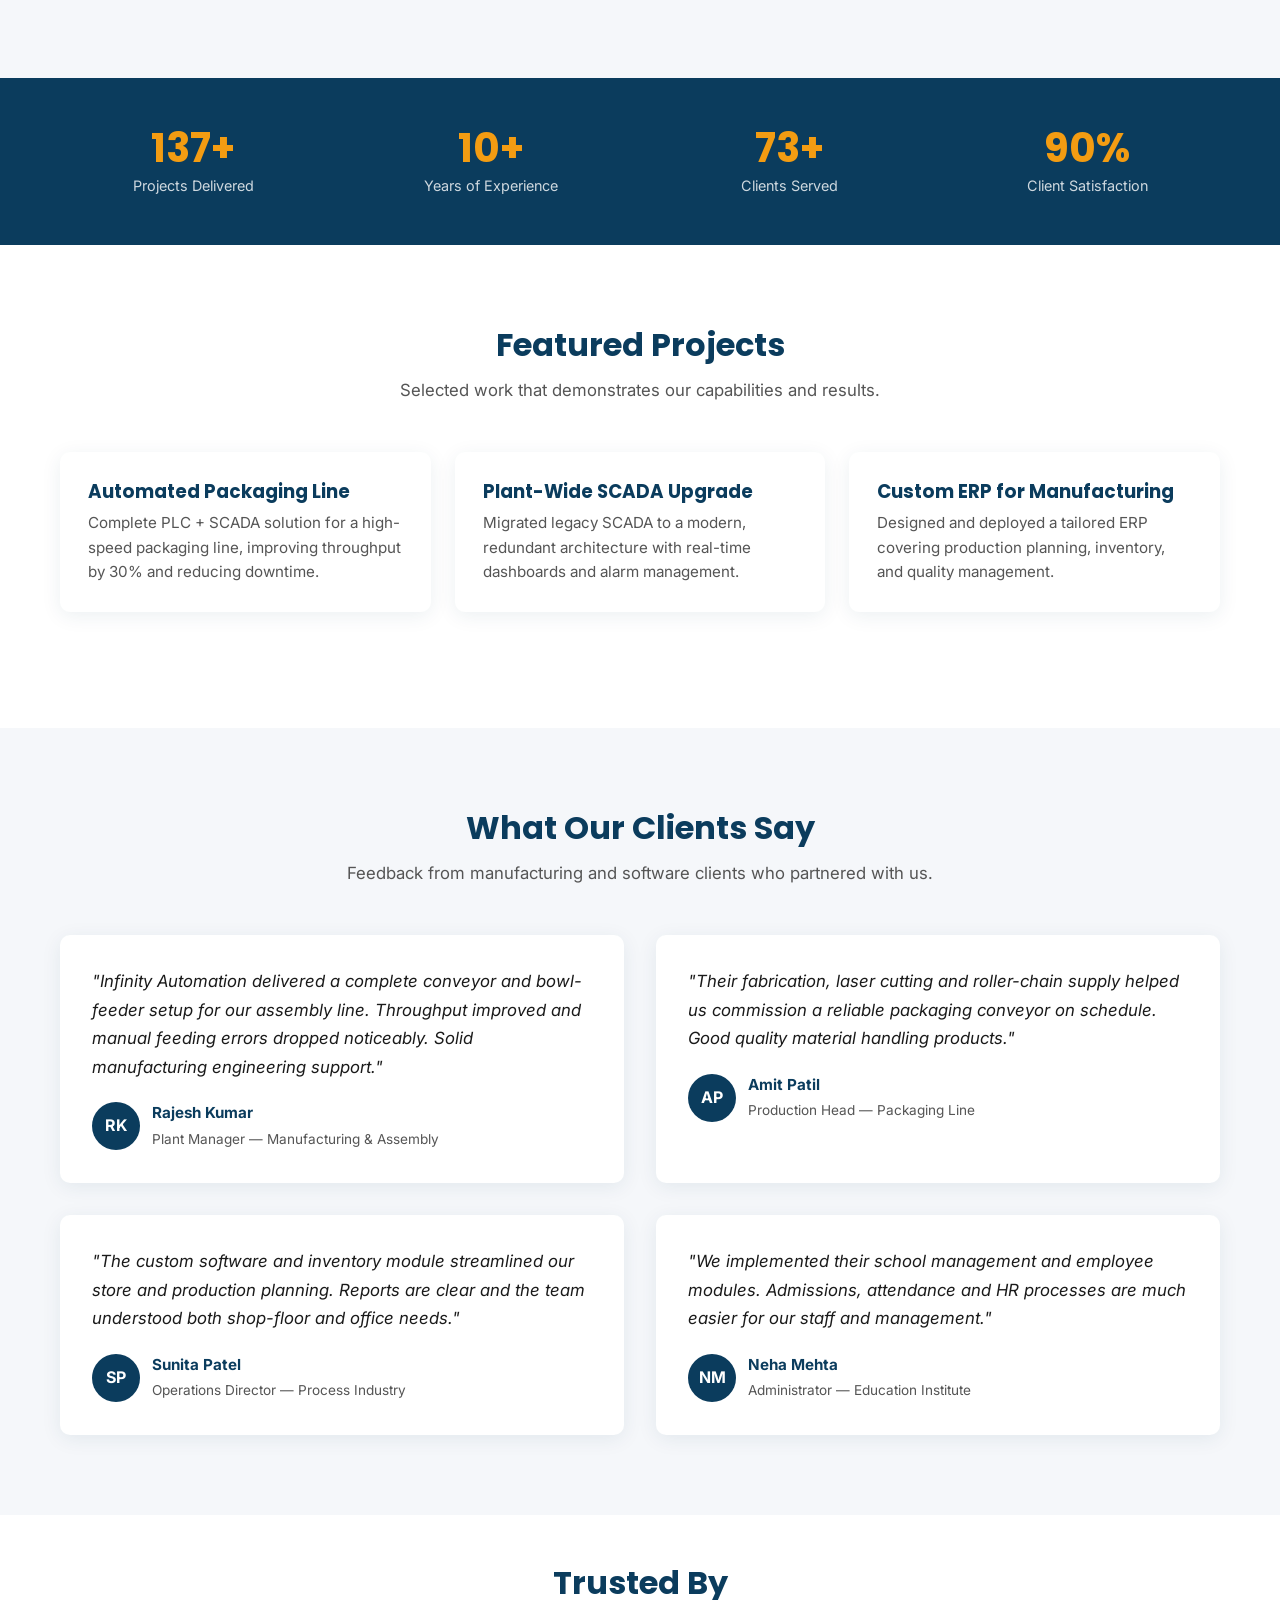
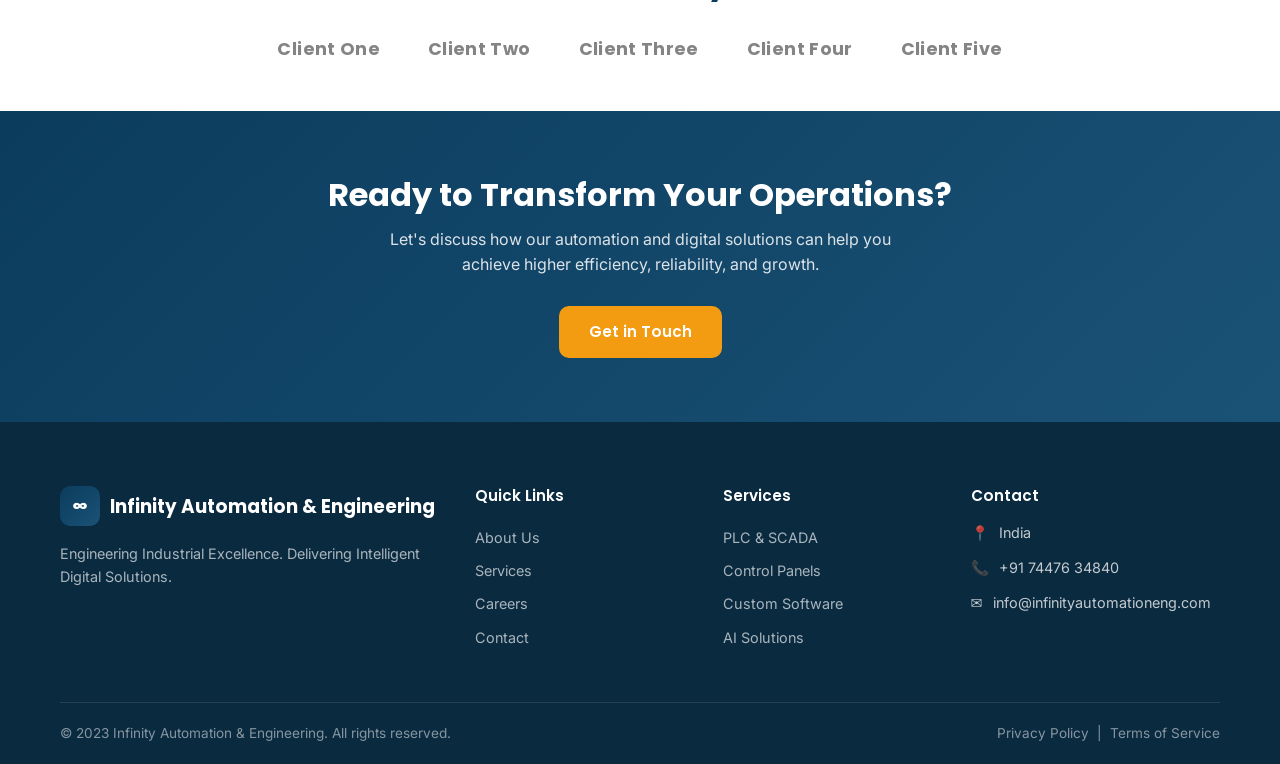
==== commit be29e01e: "initial commit 5" ====
--- a/index.html
+++ b/index.html
@@ -3,16 +3,16 @@
 <head>
   <meta charset="UTF-8">
   <meta name="viewport" content="width=device-width, initial-scale=1.0">
-  <title>Infinity Automation & Engineering | Industrial Automation & Intelligent Digital Solutions</title>
-  <meta name="description" content="Infinity Automation & Engineering delivers industrial automation, PLC, SCADA, custom software, ERP, CRM, and AI solutions. Engineering industrial excellence.">
+  <title>Industrial Automation, Conveyors & Bowl Feeders | Infinity Automation Pune</title>
+  <meta name="description" content="Infinity Automation & Engineering offers industrial automation, conveyor systems, vibratory bowl feeders, metal fabrication and custom software. Based in Pune, serving manufacturers across India.">
   <meta name="robots" content="index, follow">
-  <link rel="canonical" href="https://www.infinityautomation.example.com/">
+  <link rel="canonical" href="https://www.infinityautomationeng.com/">
 
   <!-- Open Graph -->
   <meta property="og:type" content="website">
   <meta property="og:title" content="Infinity Automation & Engineering">
   <meta property="og:description" content="Engineering Industrial Excellence. Delivering Intelligent Digital Solutions.">
-  <meta property="og:url" content="https://www.infinityautomation.example.com/">
+  <meta property="og:url" content="https://www.infinityautomationeng.com/">
 
   <!-- Fonts -->
   <link rel="preconnect" href="https://fonts.googleapis.com">
@@ -20,6 +20,20 @@
   <link href="https://fonts.googleapis.com/css2?family=Inter:wght@400;500;600&family=Poppins:wght@600;700&display=swap" rel="stylesheet">
 
   <link rel="stylesheet" href="assets/css/main.css">
+  <!-- Google tag (gtag.js) -->
+  <script async src="https://www.googletagmanager.com/gtag/js?id=G-ZV0TH2QD66"></script>
+  <script>
+    window.dataLayer = window.dataLayer || [];
+    function gtag(){dataLayer.push(arguments);}
+    gtag('js', new Date());
+    gtag('config', 'G-ZV0TH2QD66');
+  </script>
+  <script type="application/ld+json">
+  {"@context":"https://schema.org","@type":["Organization","LocalBusiness"],"name":"Infinity Automation & Engineering","alternateName":"Infinity Automation","url":"https://www.infinityautomationeng.com/","logo":"https://www.infinityautomationeng.com/assets/images/logo.png","image":"https://www.infinityautomationeng.com/assets/images/logo.png","description":"Industrial automation, conveyor systems, vibratory bowl feeders, metal fabrication and custom software solutions based in Pune, India.","email":"info@infinityautomationeng.com","telephone":["+91-74476-34840","+91-95618-72004","+91-73859-53781"],"address":{"@type":"PostalAddress","addressLocality":"Pune","addressRegion":"Maharashtra","addressCountry":"IN"},"geo":{"@type":"GeoCoordinates","addressCountry":"IN"},"areaServed":[{"@type":"Country","name":"India"},{"@type":"City","name":"Pune"}],"contactPoint":[{"@type":"ContactPoint","telephone":"+91-74476-34840","contactType":"sales","areaServed":"IN","availableLanguage":["English","Hindi","Marathi"]}],"sameAs":[]}
+  </script>
+  <script type="application/ld+json">
+  {"@context":"https://schema.org","@type":"WebSite","name":"Infinity Automation & Engineering","url":"https://www.infinityautomationeng.com/","publisher":{"@type":"Organization","name":"Infinity Automation & Engineering"},"inLanguage":"en"}
+  </script>
 </head>
 <body>
   <a class="skip-link" href="#main-content">Skip to main content</a>
@@ -29,7 +43,7 @@
     <div class="container header-inner">
       <a href="index.html" class="logo" aria-label="Infinity Automation & Engineering Home">
         <span class="logo-mark" aria-hidden="true">∞</span>
-        <span>Infinity Automation & Engineering</span>
+        <span>Infinity Automation &amp; Engineering</span>
       </a>
 
       <nav class="nav-desktop" aria-label="Main navigation">
@@ -253,8 +267,31 @@
       </div>
     </section>
 
-  
-    
+    <!-- ========== FEATURED PROJECTS ========== -->
+    <section class="section bg-white">
+      <div class="container">
+        <div class="section-header">
+          <h2>Featured Projects</h2>
+          <p>Selected work that demonstrates our capabilities and results.</p>
+        </div>
+        <div class="grid-3">
+          <article class="card">
+            <h3>Automated Packaging Line</h3>
+            <p>Complete PLC + SCADA solution for a high-speed packaging line, improving throughput by 30% and reducing downtime.</p>
+          </article>
+          <article class="card">
+            <h3>Plant-Wide SCADA Upgrade</h3>
+            <p>Migrated legacy SCADA to a modern, redundant architecture with real-time dashboards and alarm management.</p>
+          </article>
+          <article class="card">
+            <h3>Custom ERP for Manufacturing</h3>
+            <p>Designed and deployed a tailored ERP covering production planning, inventory, and quality management.</p>
+          </article>
+        </div>
+        <div class="text-center" style="margin-top:36px;">
+        </div>
+      </div>
+    </section>
 
     <!-- ========== TESTIMONIALS ========== -->
     <section class="section">
@@ -341,7 +378,7 @@
         <div class="footer-brand">
           <a href="index.html" class="logo">
             <span class="logo-mark" aria-hidden="true">∞</span>
-            <span>Infinity Automation & Engineering</span>
+            <span>Infinity Automation &amp; Engineering</span>
           </a>
           <p>Engineering Industrial Excellence. Delivering Intelligent Digital Solutions.</p>
         </div>
@@ -349,7 +386,6 @@
           <h4>Quick Links</h4>
           <a href="about.html">About Us</a>
           <a href="services.html">Services</a>
-      
           <a href="careers.html">Careers</a>
           <a href="contact.html">Contact</a>
         </div>
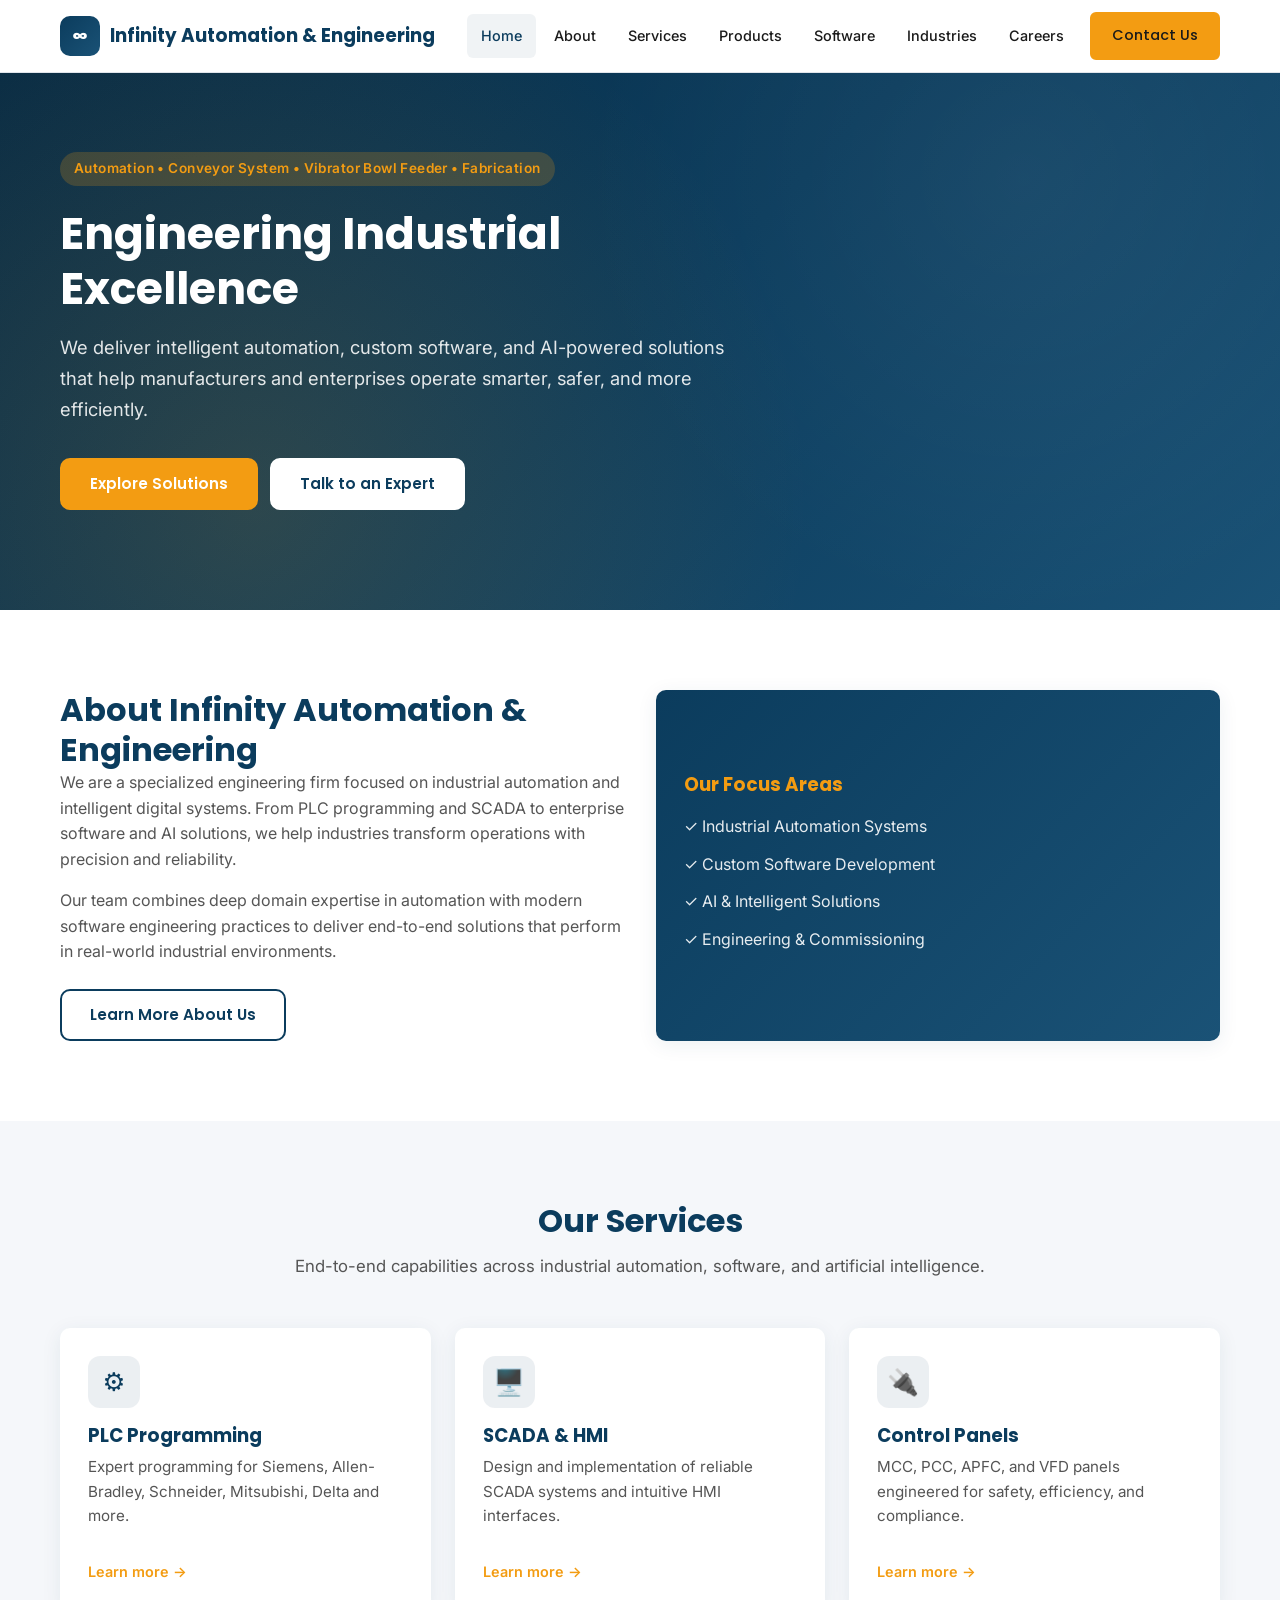
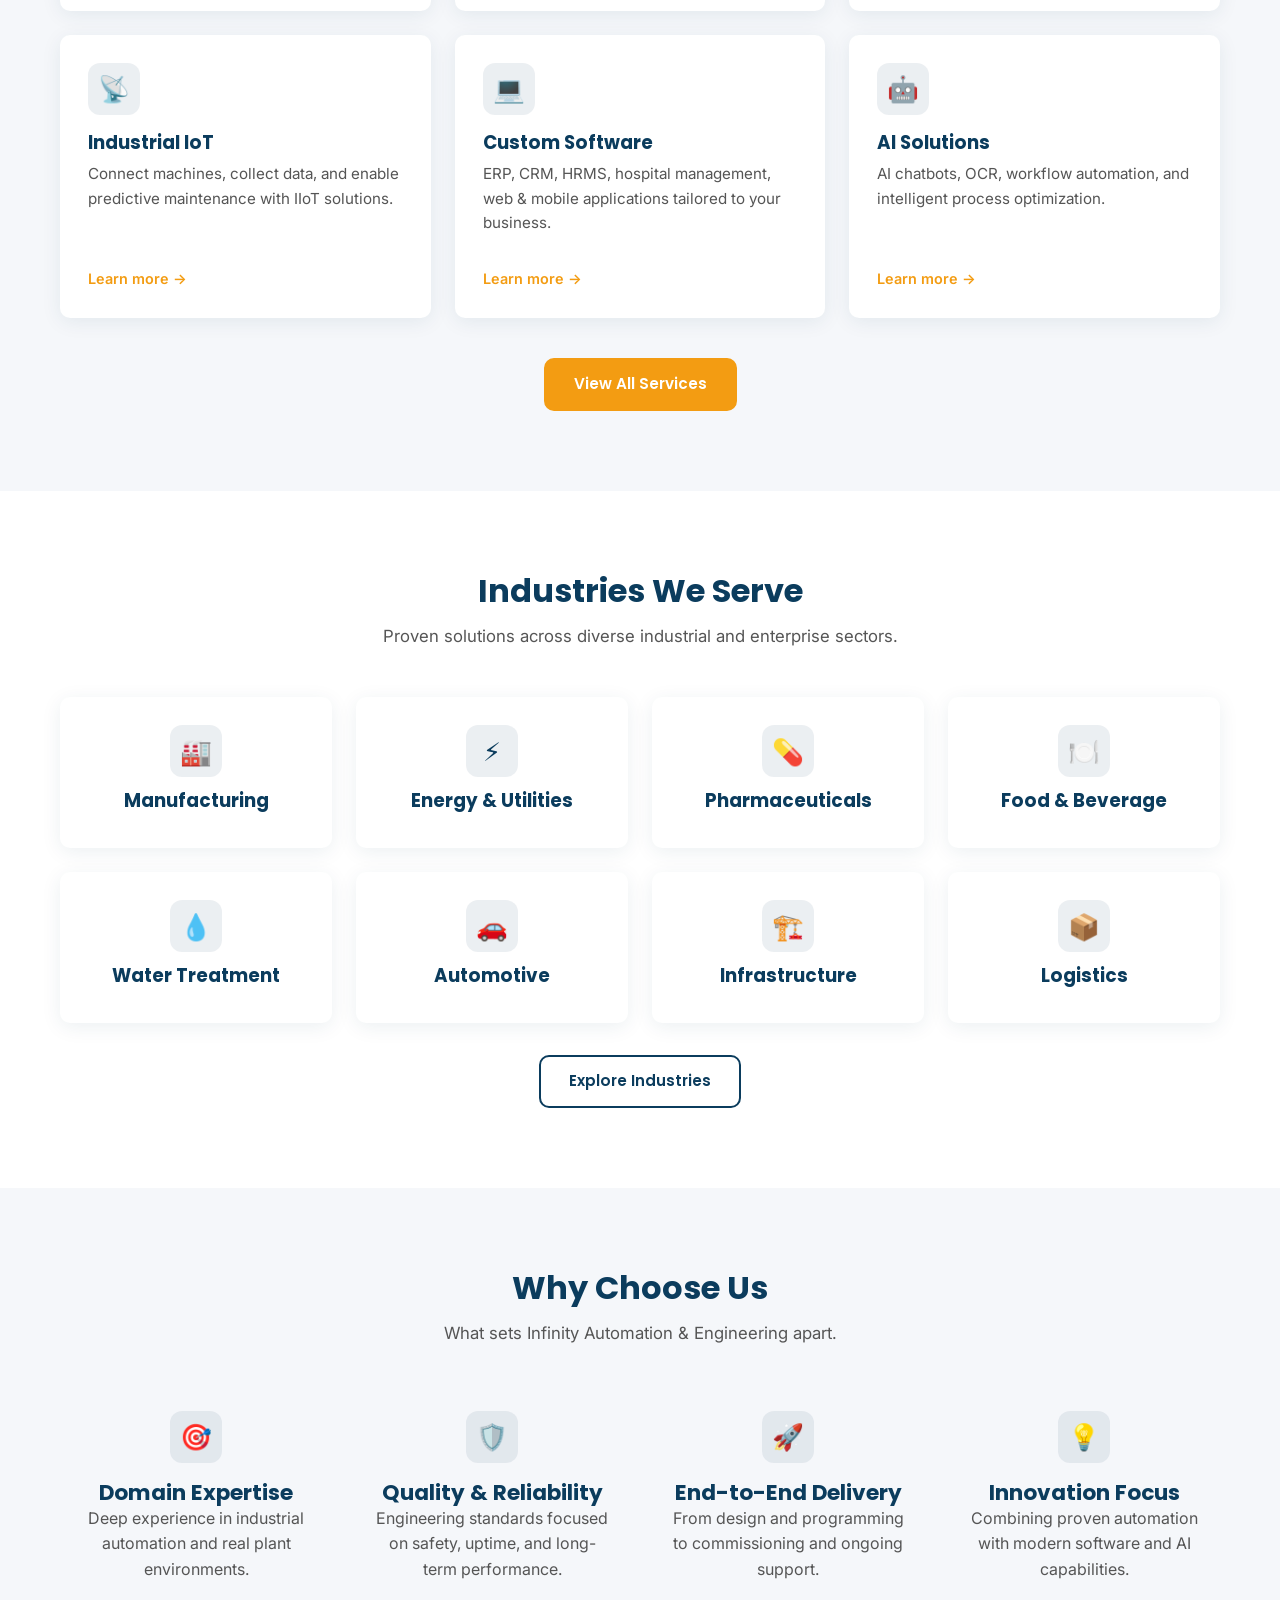
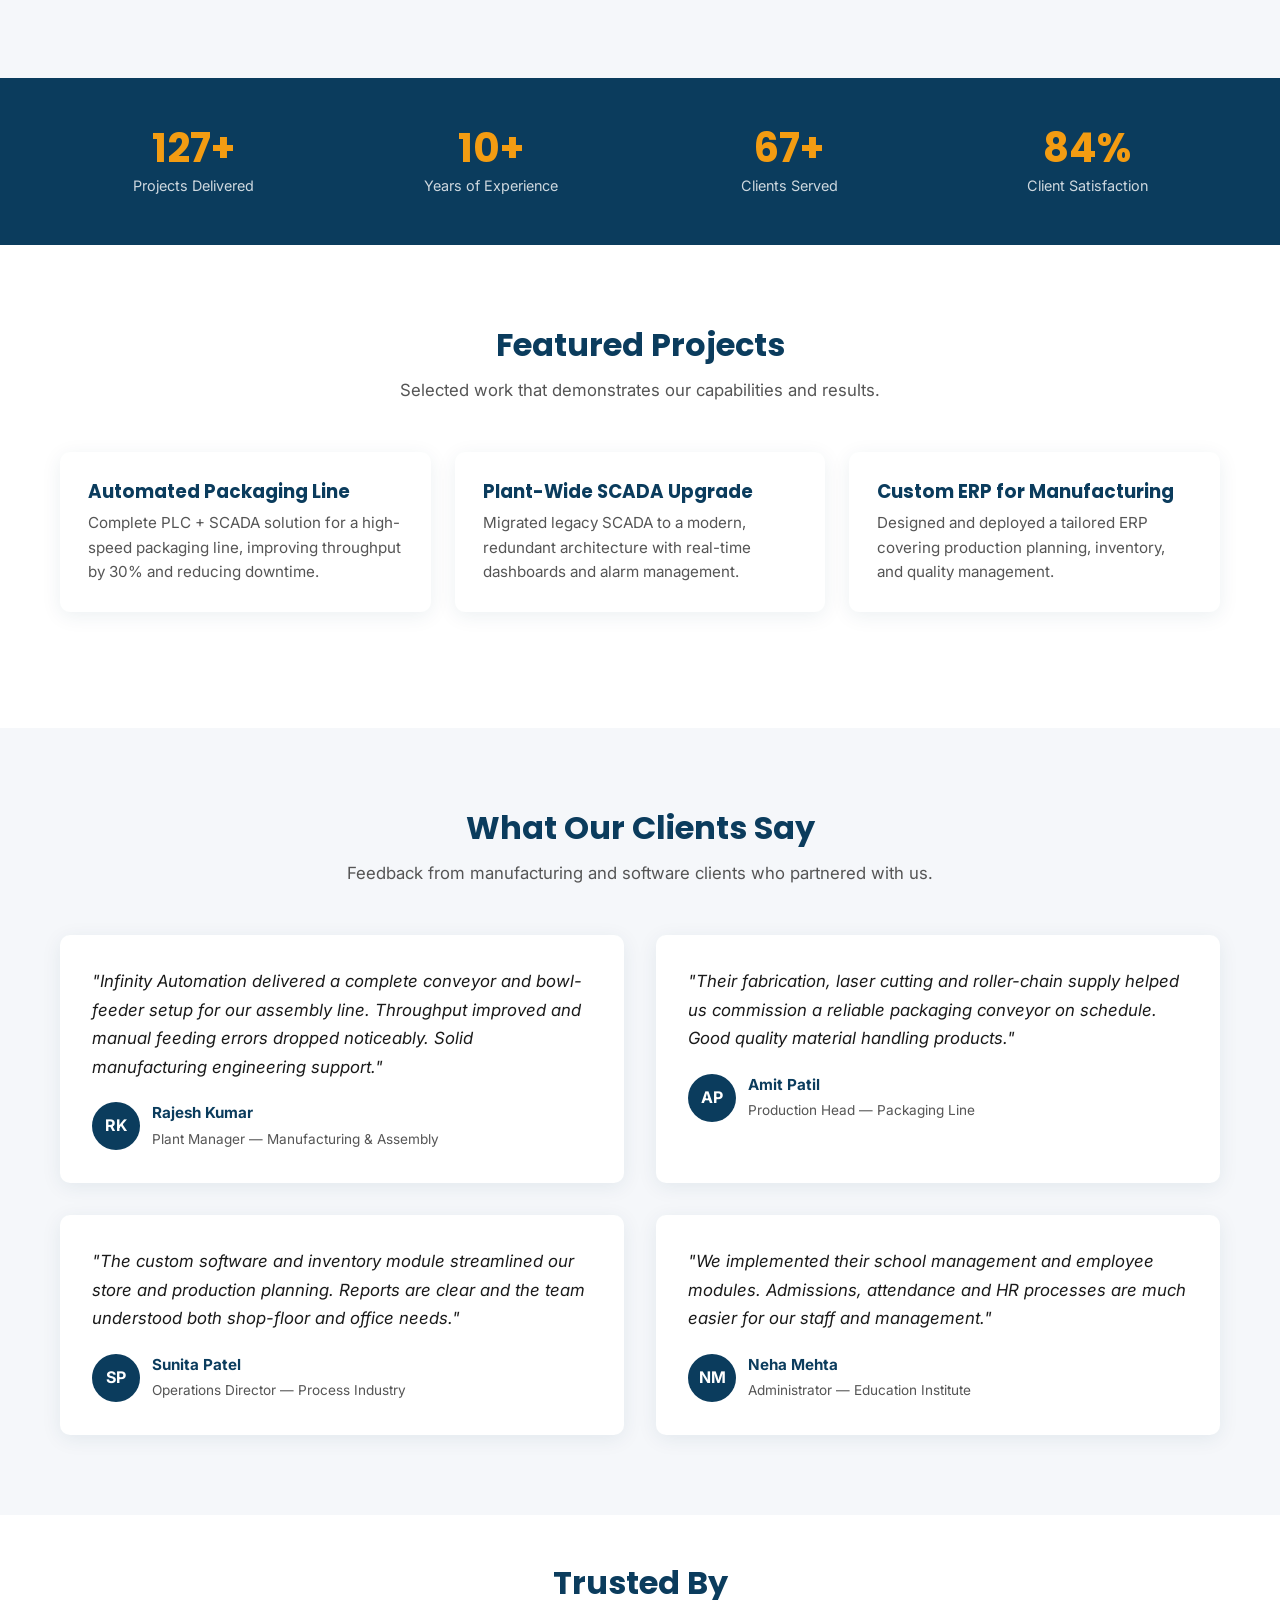
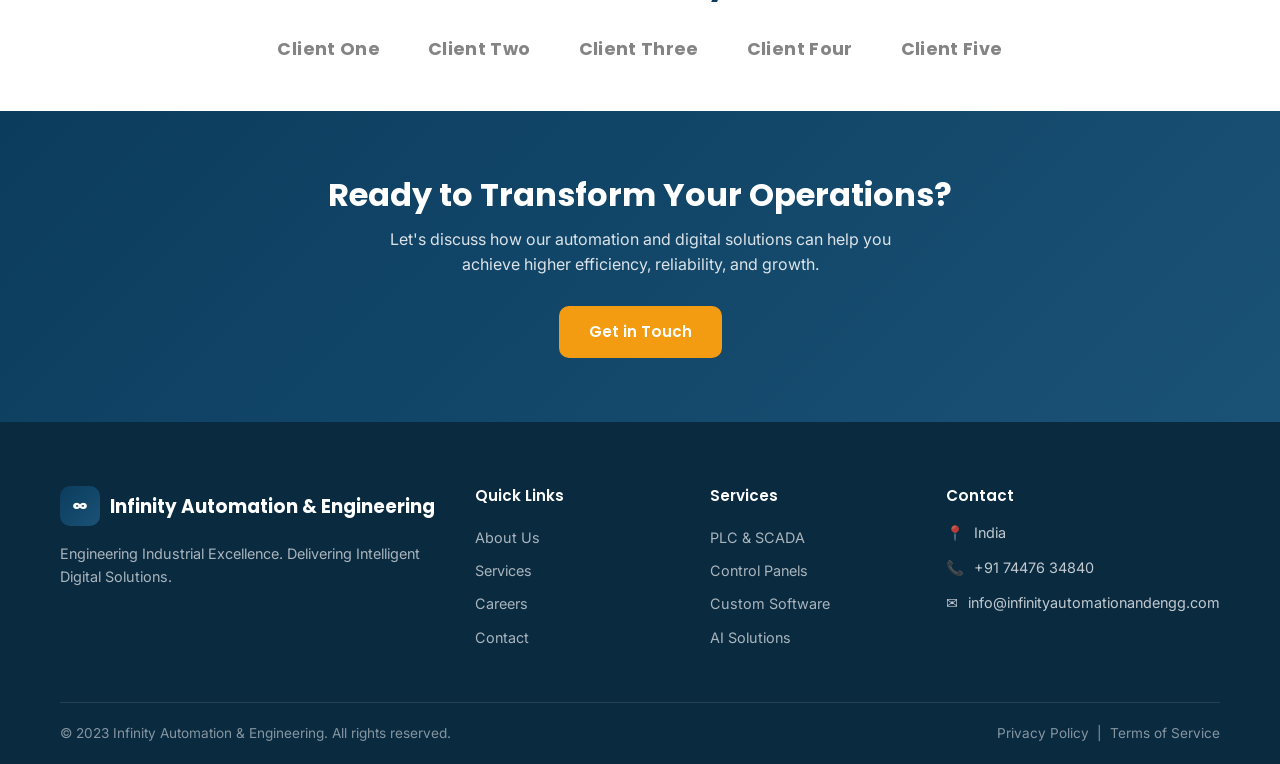
==== commit edfea405: "initial commit 6" ====
--- a/index.html
+++ b/index.html
@@ -29,7 +29,7 @@
     gtag('config', 'G-ZV0TH2QD66');
   </script>
   <script type="application/ld+json">
-  {"@context":"https://schema.org","@type":["Organization","LocalBusiness"],"name":"Infinity Automation & Engineering","alternateName":"Infinity Automation","url":"https://www.infinityautomationeng.com/","logo":"https://www.infinityautomationeng.com/assets/images/logo.png","image":"https://www.infinityautomationeng.com/assets/images/logo.png","description":"Industrial automation, conveyor systems, vibratory bowl feeders, metal fabrication and custom software solutions based in Pune, India.","email":"info@infinityautomationeng.com","telephone":["+91-74476-34840","+91-95618-72004","+91-73859-53781"],"address":{"@type":"PostalAddress","addressLocality":"Pune","addressRegion":"Maharashtra","addressCountry":"IN"},"geo":{"@type":"GeoCoordinates","addressCountry":"IN"},"areaServed":[{"@type":"Country","name":"India"},{"@type":"City","name":"Pune"}],"contactPoint":[{"@type":"ContactPoint","telephone":"+91-74476-34840","contactType":"sales","areaServed":"IN","availableLanguage":["English","Hindi","Marathi"]}],"sameAs":[]}
+  {"@context":"https://schema.org","@type":["Organization","LocalBusiness"],"name":"Infinity Automation & Engineering","alternateName":"Infinity Automation","url":"https://www.infinityautomationeng.com/","logo":"https://www.infinityautomationeng.com/assets/images/logo.png","image":"https://www.infinityautomationeng.com/assets/images/logo.png","description":"Industrial automation, conveyor systems, vibratory bowl feeders, metal fabrication and custom software solutions based in Pune, India.","email":"info@infinityautomationandengg.com","telephone":["+91-74476-34840","+91-95618-72004","+91-73859-53781"],"address":{"@type":"PostalAddress","addressLocality":"Pune","addressRegion":"Maharashtra","addressCountry":"IN"},"geo":{"@type":"GeoCoordinates","addressCountry":"IN"},"areaServed":[{"@type":"Country","name":"India"},{"@type":"City","name":"Pune"}],"contactPoint":[{"@type":"ContactPoint","telephone":"+91-74476-34840","contactType":"sales","areaServed":"IN","availableLanguage":["English","Hindi","Marathi"]}],"sameAs":[]}
   </script>
   <script type="application/ld+json">
   {"@context":"https://schema.org","@type":"WebSite","name":"Infinity Automation & Engineering","url":"https://www.infinityautomationeng.com/","publisher":{"@type":"Organization","name":"Infinity Automation & Engineering"},"inLanguage":"en"}
@@ -408,7 +408,7 @@
           </div>
           <div class="footer-contact-item">
             <span aria-hidden="true">✉️</span>
-            <span>info@infinityautomationeng.com</span>
+            <span>info@infinityautomationandengg.com</span>
           </div>
         </div>
       </div>
